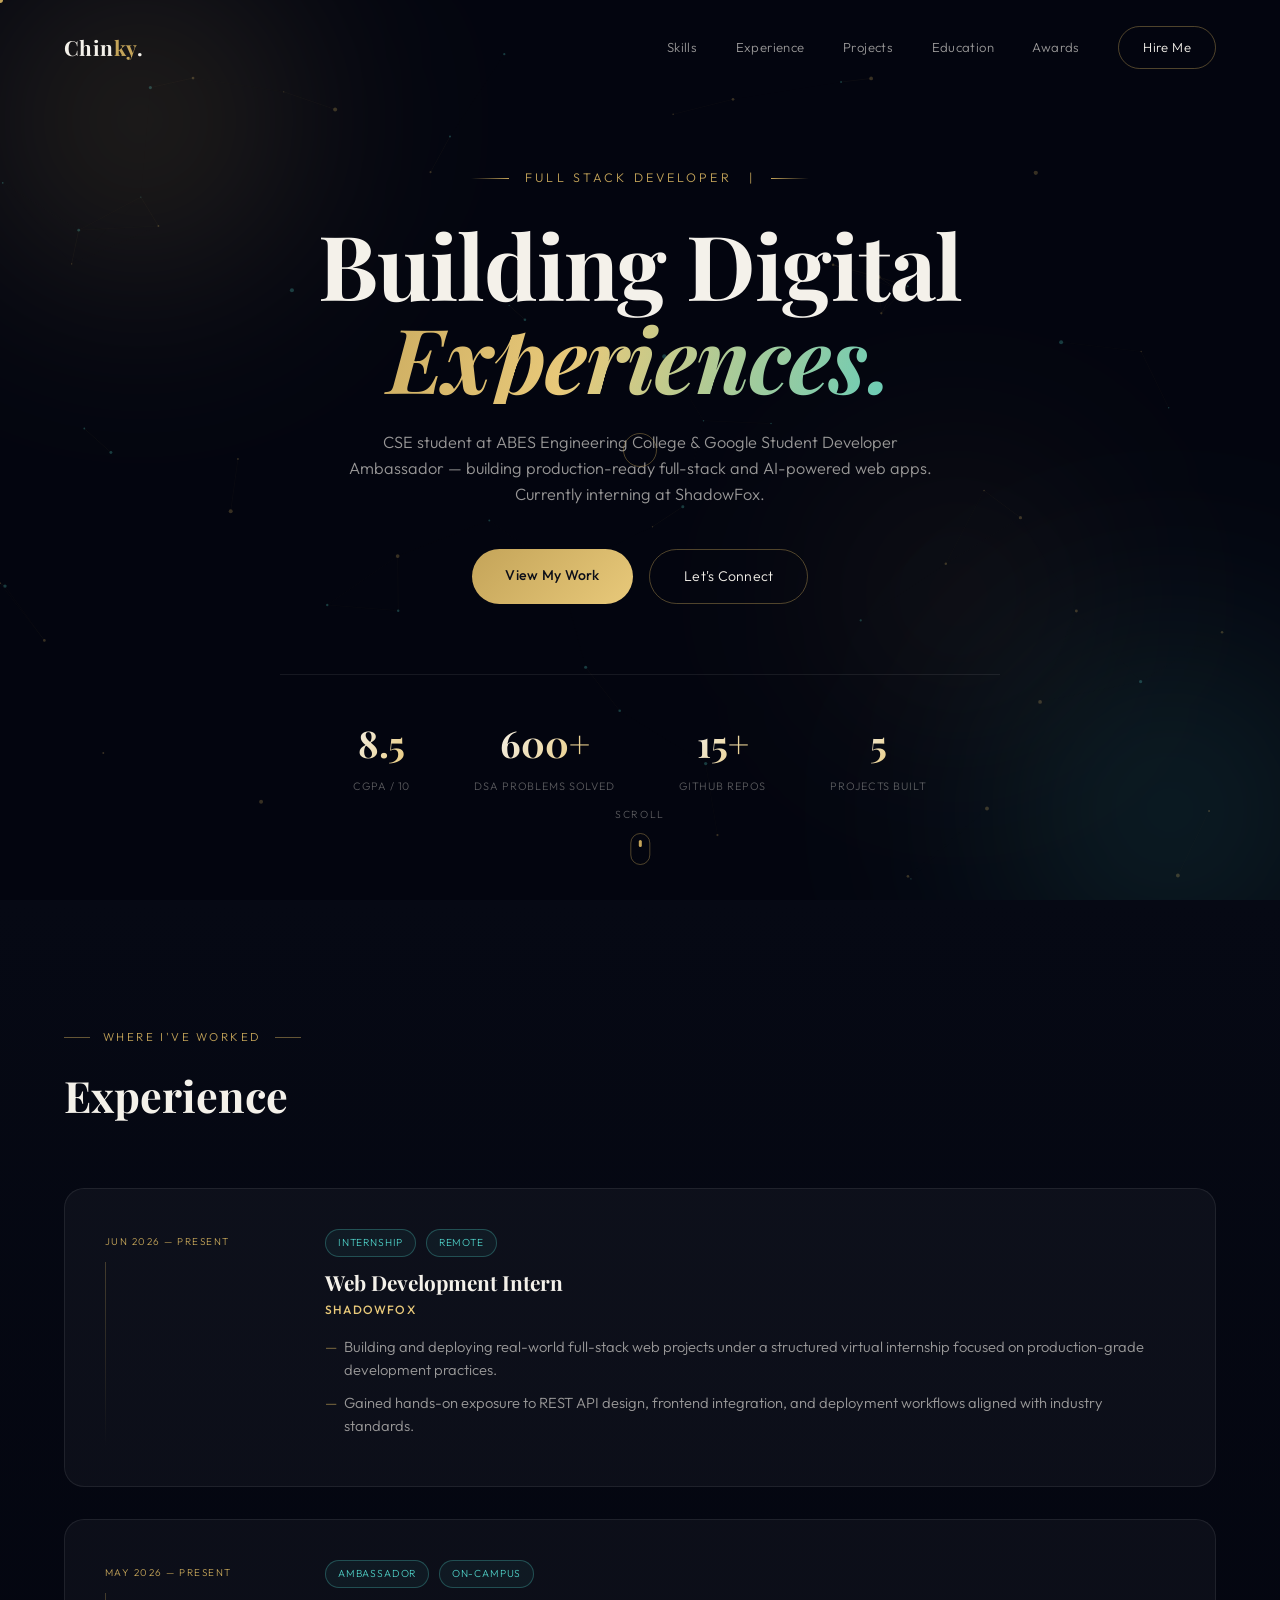
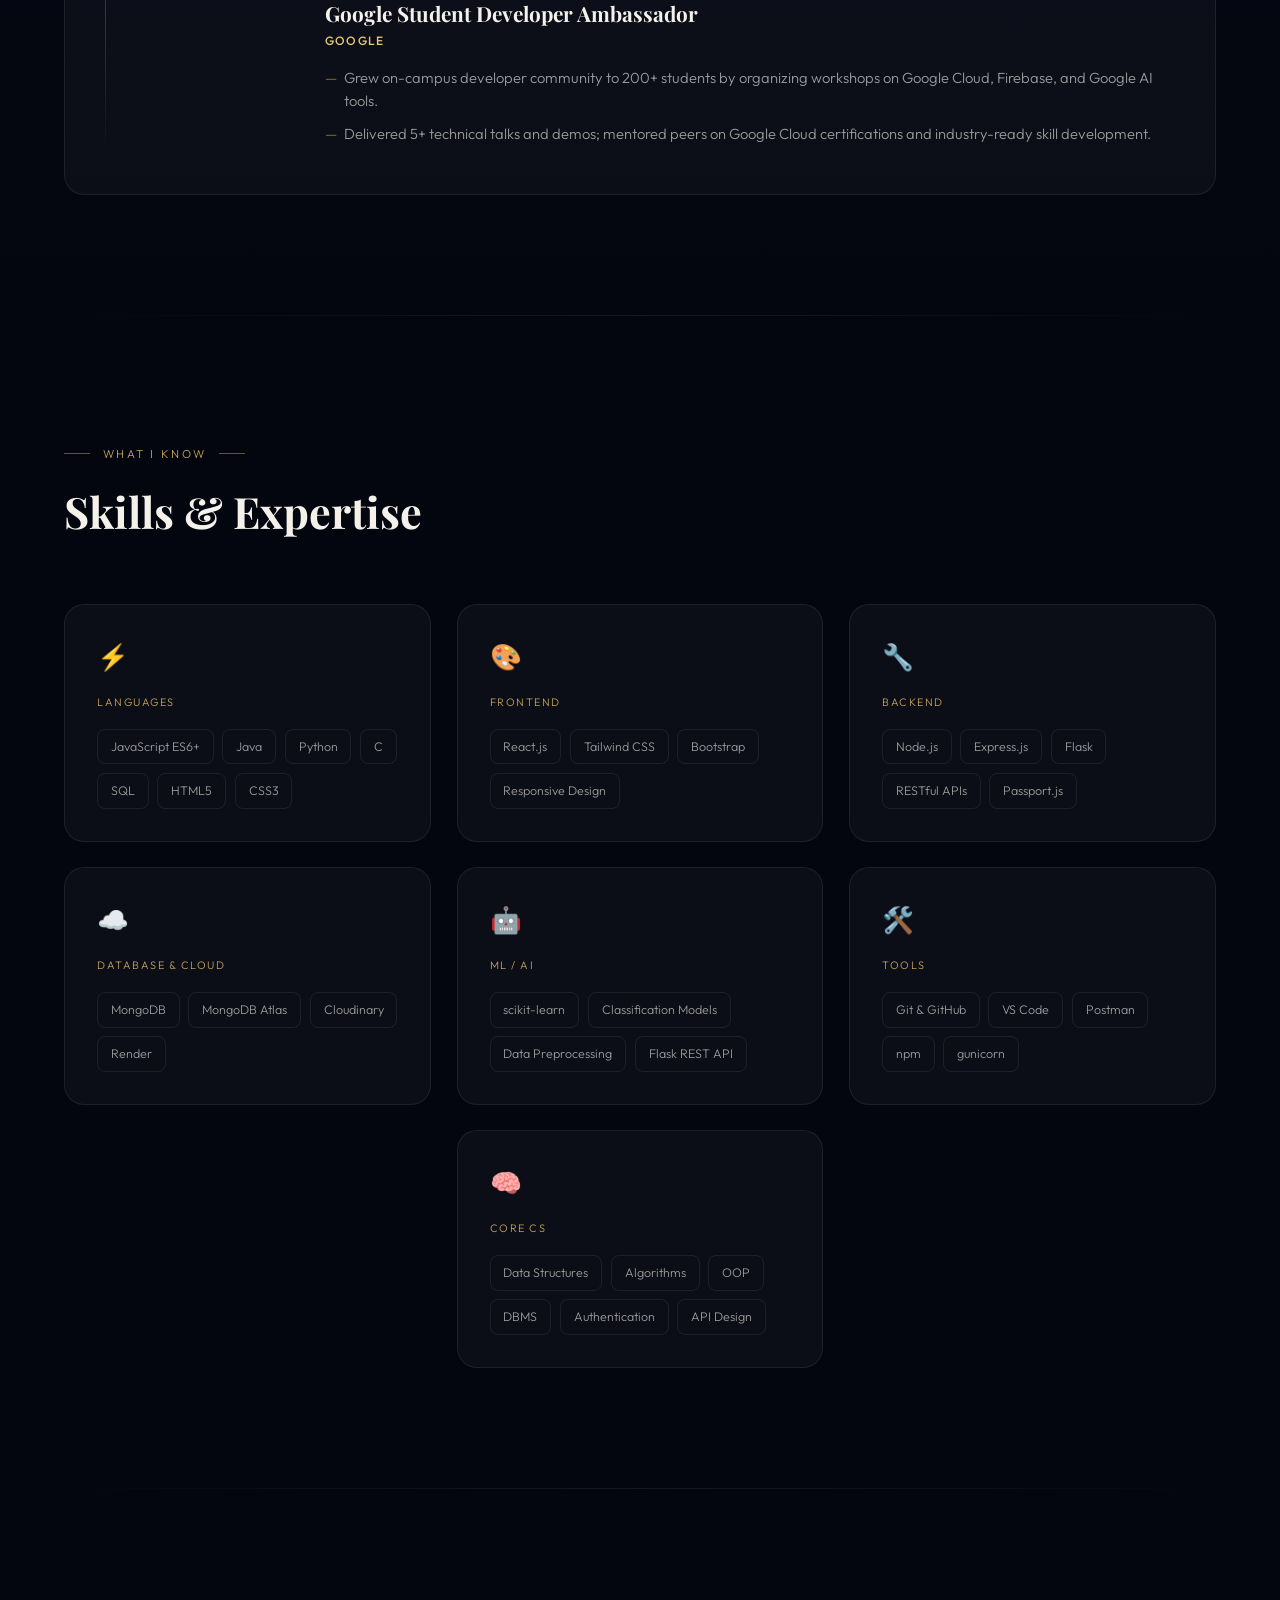
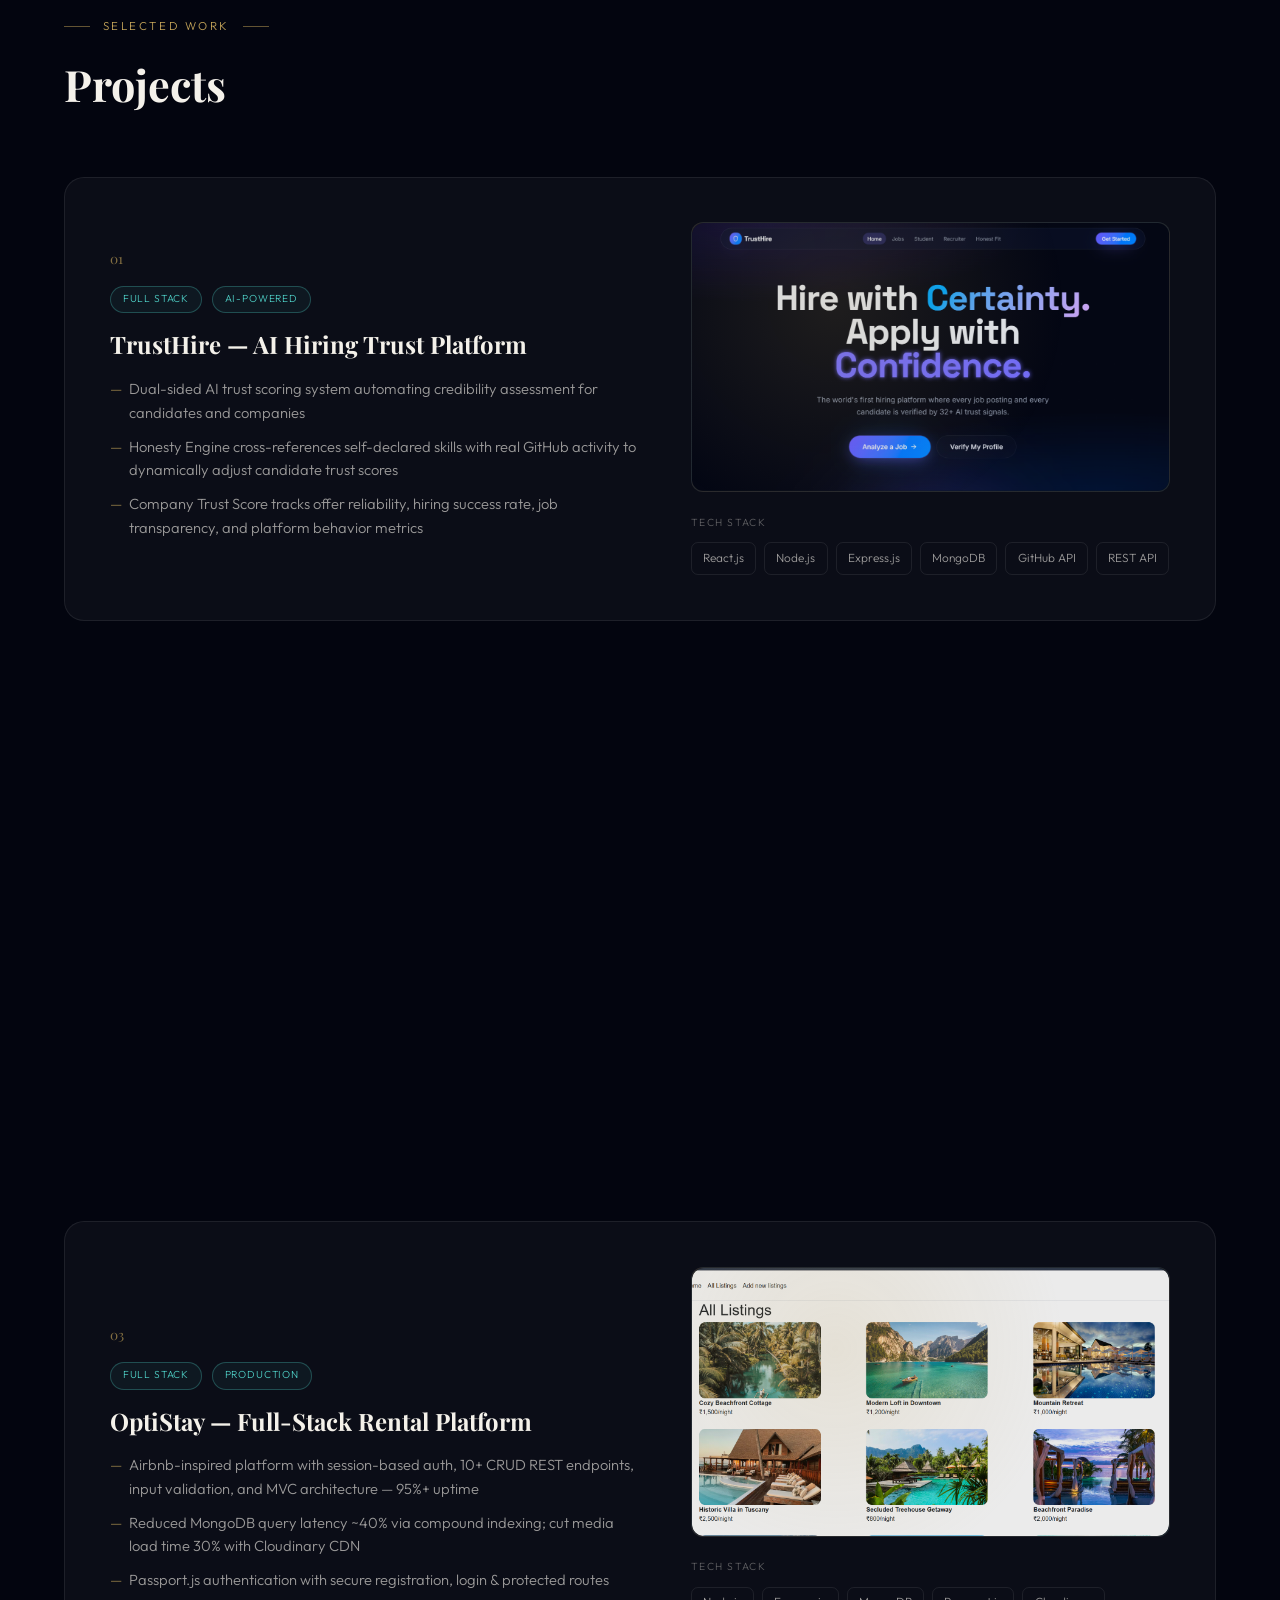
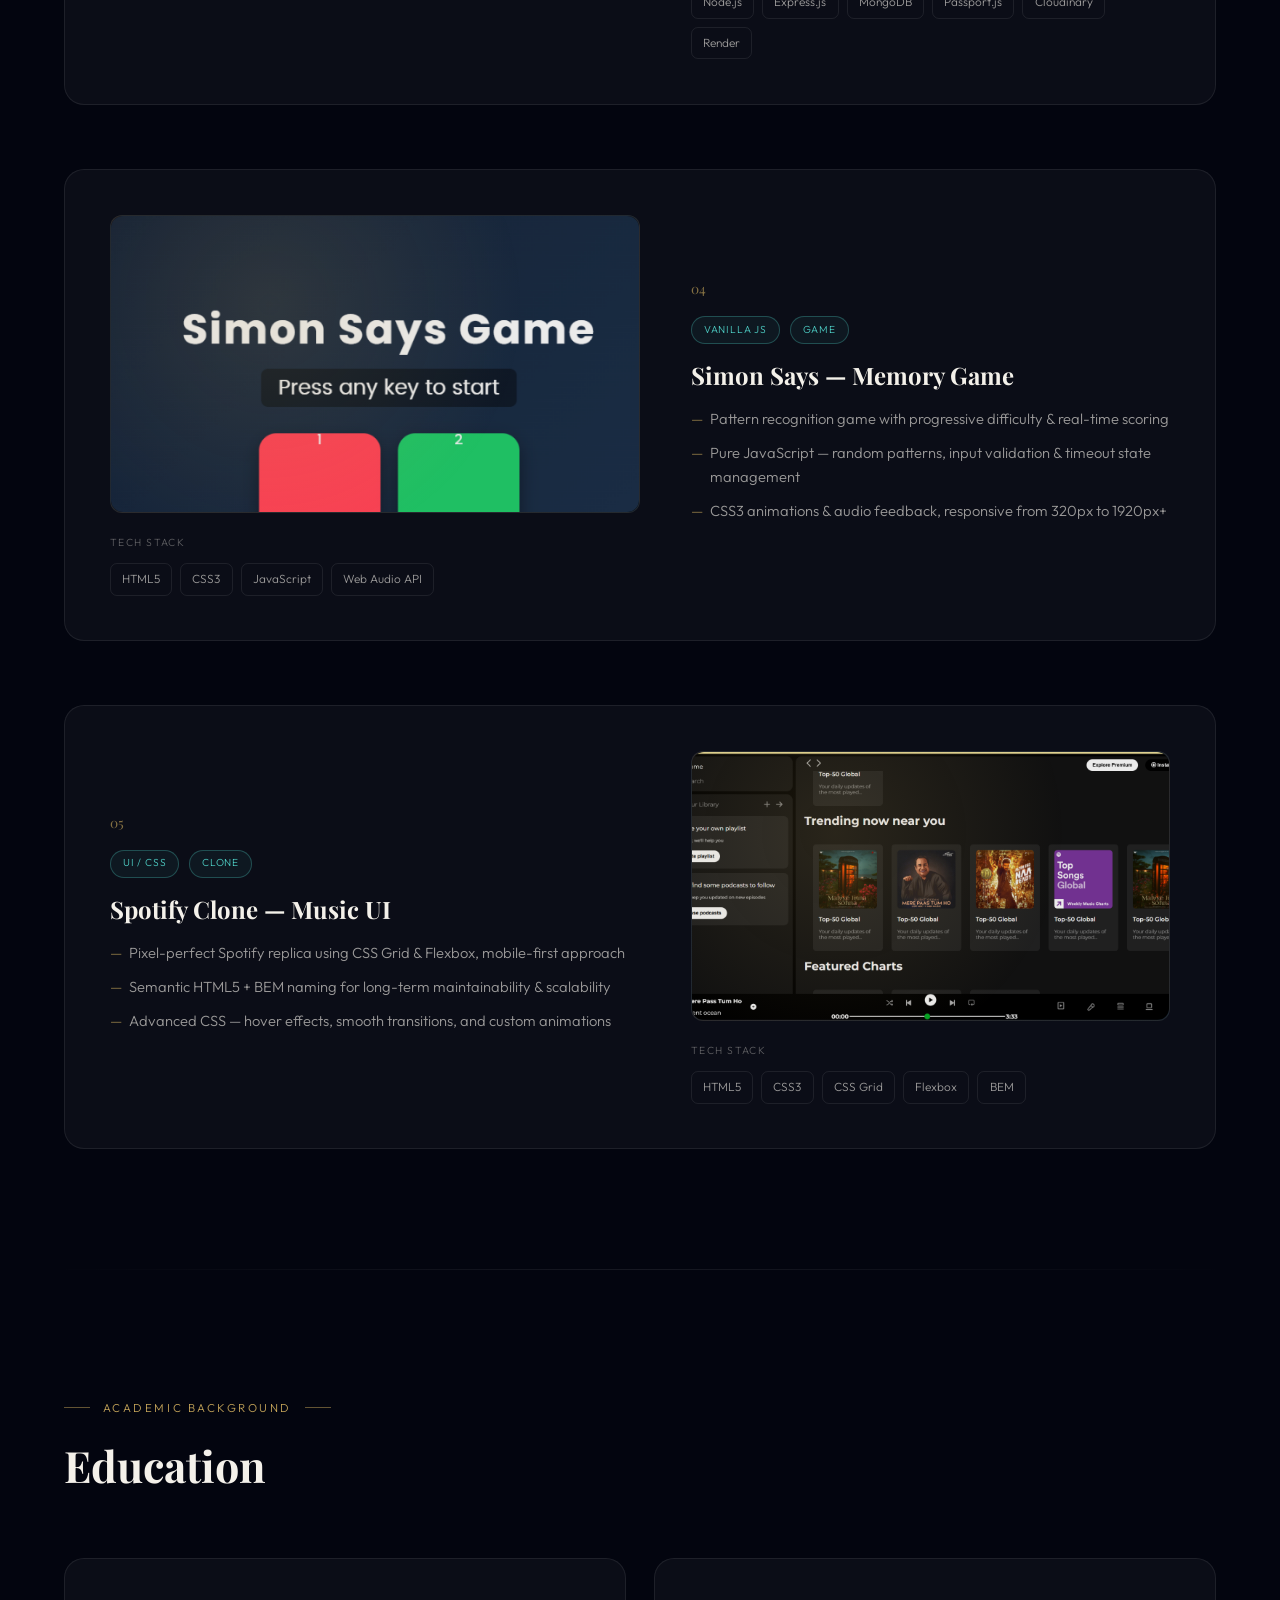
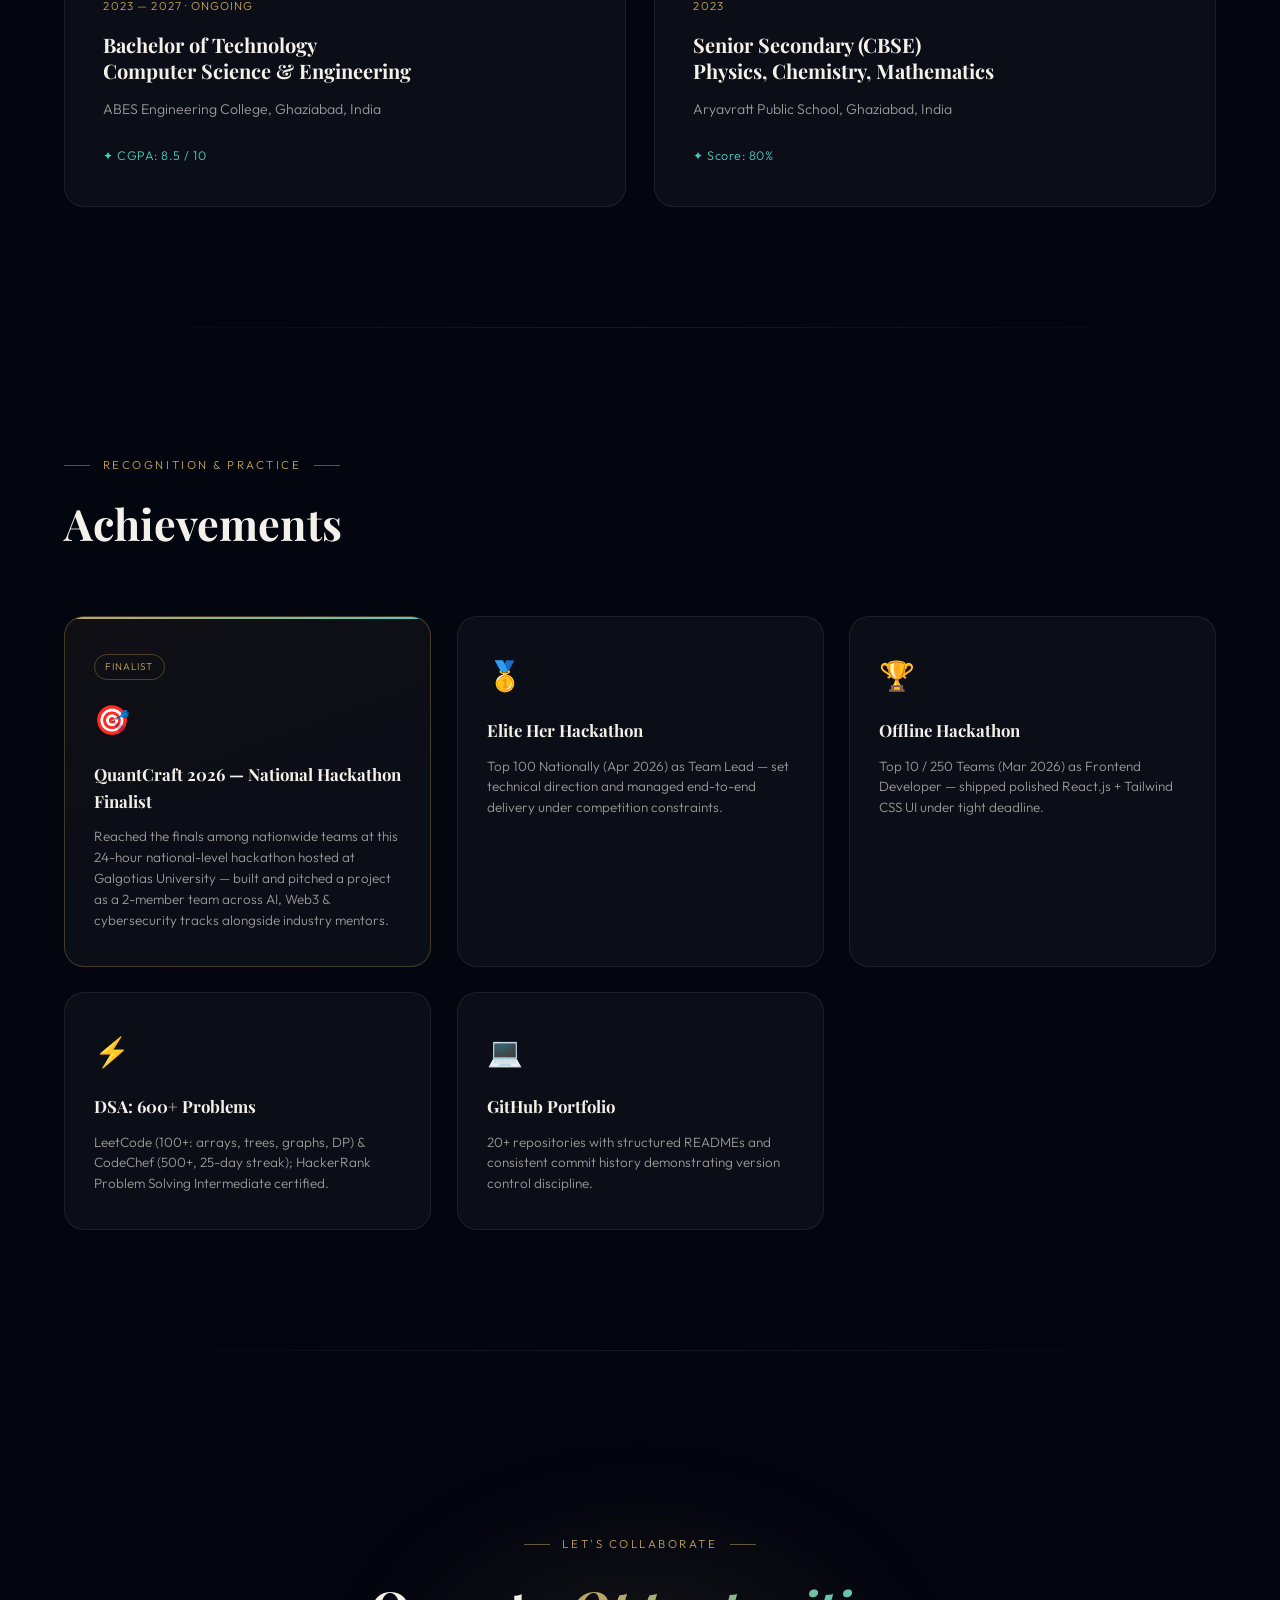
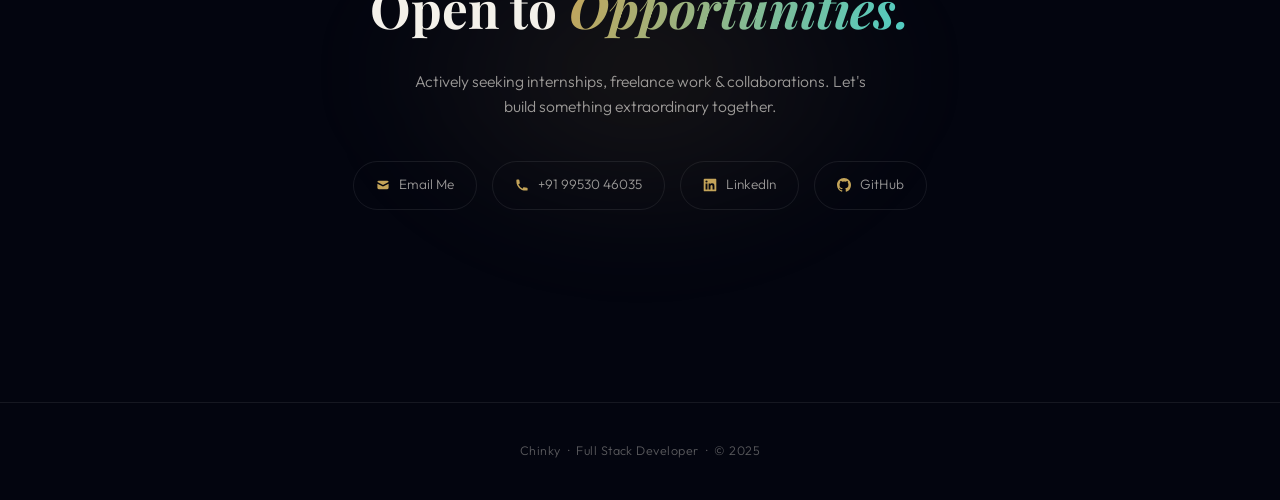
==== ShadowFox/Portfolio/index1.html @ 2b390515 "adding files" ====
<!DOCTYPE html>
<html lang="en">
<head>
<meta charset="UTF-8">
<meta name="viewport" content="width=device-width, initial-scale=1.0">
<title>Chinky — Full Stack Developer</title>
<link href="https://fonts.googleapis.com/css2?family=Playfair+Display:ital,wght@0,400;0,700;0,900;1,400;1,700&family=Outfit:wght@200;300;400;500&display=swap" rel="stylesheet">
<link rel="stylesheet" href="style.css">
</head>
<body>

<!-- LOADER -->
<div id="loader">
  <div class="loader-logo">CK.</div>
  <div class="loader-bar"><div class="loader-bar-fill"></div></div>
</div>

<!-- CURSOR -->
<div id="cur"></div>
<div id="cur-ring"></div>

<!-- PARTICLES -->
<canvas id="particles"></canvas>

<!-- ORBS -->
<div class="orb orb1"></div>
<div class="orb orb2"></div>
<div class="orb orb3"></div>

<!-- ═══ NAV ═══ -->
<nav id="nav">
  <div class="nav-logo">Chin<span>ky</span>.</div>
  <div class="nav-links">
    <a href="#skills">Skills</a>
    <a href="#experience">Experience</a>
    <a href="#projects">Projects</a>
    <a href="#education">Education</a>
    <a href="#achievements">Awards</a>
    <a href="#contact" class="nav-btn">Hire Me</a>
  </div>
  <button class="nav-hamburger" id="navHamburger" aria-label="Open menu">
    <span></span><span></span><span></span>
  </button>
</nav>

<!-- MOBILE MENU -->
<div class="mobile-menu" id="mobileMenu">
  <button class="mobile-menu-close" id="mobileMenuClose" aria-label="Close menu">✕</button>
  <a href="#skills" class="mobile-link">Skills</a>
  <a href="#experience" class="mobile-link">Experience</a>
  <a href="#projects" class="mobile-link">Projects</a>
  <a href="#education" class="mobile-link">Education</a>
  <a href="#achievements" class="mobile-link">Awards</a>
  <a href="#contact" class="mobile-link mobile-link-cta">Hire Me</a>
</div>
<div class="mobile-overlay" id="mobileOverlay"></div>

<!-- ═══ HERO ═══ -->
<section id="hero">
  <div class="hero-eyebrow">
    <span class="eyebrow-line"></span>
    <span id="typed-role"></span><span class="typed-cursor">|</span>
    <span class="eyebrow-line"></span>
  </div>
  <h1 class="hero-title">
    <span class="line1">Building Digital</span>
    <span class="line2">Experiences.</span>
  </h1>
  <p class="hero-sub">
    CSE student at ABES Engineering College &amp; Google Student Developer Ambassador — building production-ready full-stack and AI-powered web apps. Currently interning at ShadowFox.
  </p>
  <div class="hero-ctas">
    <a href="#projects" class="btn-glow primary">View My Work</a>
    <a href="#contact" class="btn-glow secondary">Let's Connect</a>
  </div>
  <div class="hero-stats">
    <div class="hstat">
      <div class="hstat-num" data-count="8.5" data-dec="1">0</div>
      <div class="hstat-label">CGPA / 10</div>
    </div>
    <div class="hstat">
      <div class="hstat-num" data-count="600" data-suffix="+">0</div>
      <div class="hstat-label">DSA Problems Solved</div>
    </div>
    <div class="hstat">
      <div class="hstat-num" data-count="15" data-suffix="+">0</div>
      <div class="hstat-label">GitHub Repos</div>
    </div>
    <div class="hstat">
      <div class="hstat-num" data-count="5">0</div>
      <div class="hstat-label">Projects Built</div>
    </div>
  </div>
  <div class="scroll-cue">
    <span>Scroll</span>
    <div class="scroll-mouse"><div class="scroll-dot"></div></div>
  </div>
</section>

<!-- ═══ EXPERIENCE ═══ -->
<section id="experience">
  <div class="section-wrap">
    <div class="max-w">
      <div class="section-head reveal">
        <p class="section-kicker">Where I've Worked</p>
        <h2 class="section-title">Experience</h2>
      </div>
      <div class="exp-list">

        <div class="exp-card reveal">
          <div class="exp-left">
            <span class="exp-date">Jun 2026 — Present</span>
            <div class="exp-line"></div>
          </div>
          <div class="exp-right">
            <div class="exp-badge-row">
              <span class="proj-badge">Internship</span>
              <span class="proj-badge">Remote</span>
            </div>
            <h3 class="exp-role">Web Development Intern</h3>
            <p class="exp-company">ShadowFox</p>
            <ul class="proj-desc">
              <li>Building and deploying real-world full-stack web projects under a structured virtual internship focused on production-grade development practices.</li>
              <li>Gained hands-on exposure to REST API design, frontend integration, and deployment workflows aligned with industry standards.</li>
            </ul>
          </div>
        </div>

        <div class="exp-card reveal reveal-delay-1">
          <div class="exp-left">
            <span class="exp-date">May 2026 — Present</span>
            <div class="exp-line"></div>
          </div>
          <div class="exp-right">
            <div class="exp-badge-row">
              <span class="proj-badge">Ambassador</span>
              <span class="proj-badge">On-Campus</span>
            </div>
            <h3 class="exp-role">Google Student Developer Ambassador</h3>
            <p class="exp-company">Google</p>
            <ul class="proj-desc">
              <li>Grew on-campus developer community to 200+ students by organizing workshops on Google Cloud, Firebase, and Google AI tools.</li>
              <li>Delivered 5+ technical talks and demos; mentored peers on Google Cloud certifications and industry-ready skill development.</li>
            </ul>
          </div>
        </div>

      </div>
    </div>
  </div>
</section>
<div class="divider"></div>

<!-- ═══ SKILLS ═══ -->
<section id="skills">
  <div class="section-wrap">
    <div class="max-w">
      <div class="section-head reveal">
        <p class="section-kicker">What I Know</p>
        <h2 class="section-title">Skills &amp; Expertise</h2>
      </div>
      <div class="skills-grid">

        <div class="skill-block reveal">
          <div class="skill-block-icon">⚡</div>
          <div class="skill-block-cat">Languages</div>
          <div class="skill-tags">
            <span class="skill-tag">JavaScript ES6+</span>
            <span class="skill-tag">Java</span>
            <span class="skill-tag">Python</span>
            <span class="skill-tag">C</span>
            <span class="skill-tag">SQL</span>
            <span class="skill-tag">HTML5</span>
            <span class="skill-tag">CSS3</span>
          </div>
        </div>

        <div class="skill-block reveal reveal-delay-1">
          <div class="skill-block-icon">🎨</div>
          <div class="skill-block-cat">Frontend</div>
          <div class="skill-tags">
            <span class="skill-tag">React.js</span>
            <span class="skill-tag">Tailwind CSS</span>
            <span class="skill-tag">Bootstrap</span>
            <span class="skill-tag">Responsive Design</span>
          </div>
        </div>

        <div class="skill-block reveal reveal-delay-2">
          <div class="skill-block-icon">🔧</div>
          <div class="skill-block-cat">Backend</div>
          <div class="skill-tags">
            <span class="skill-tag">Node.js</span>
            <span class="skill-tag">Express.js</span>
            <span class="skill-tag">Flask</span>
            <span class="skill-tag">RESTful APIs</span>
            <span class="skill-tag">Passport.js</span>
          </div>
        </div>

        <div class="skill-block reveal reveal-delay-1">
          <div class="skill-block-icon">☁️</div>
          <div class="skill-block-cat">Database &amp; Cloud</div>
          <div class="skill-tags">
            <span class="skill-tag">MongoDB</span>
            <span class="skill-tag">MongoDB Atlas</span>
            <span class="skill-tag">Cloudinary</span>
            <span class="skill-tag">Render</span>
          </div>
        </div>

        <div class="skill-block reveal reveal-delay-2">
          <div class="skill-block-icon">🤖</div>
          <div class="skill-block-cat">ML / AI</div>
          <div class="skill-tags">
            <span class="skill-tag">scikit-learn</span>
            <span class="skill-tag">Classification Models</span>
            <span class="skill-tag">Data Preprocessing</span>
            <span class="skill-tag">Flask REST API</span>
          </div>
        </div>

        <div class="skill-block reveal reveal-delay-3">
          <div class="skill-block-icon">🛠️</div>
          <div class="skill-block-cat">Tools</div>
          <div class="skill-tags">
            <span class="skill-tag">Git &amp; GitHub</span>
            <span class="skill-tag">VS Code</span>
            <span class="skill-tag">Postman</span>
            <span class="skill-tag">npm</span>
            <span class="skill-tag">gunicorn</span>
          </div>
        </div>

        <div class="skill-block reveal reveal-delay-3 skill-block-center">
          <div class="skill-block-icon">🧠</div>
          <div class="skill-block-cat">Core CS</div>
          <div class="skill-tags">
            <span class="skill-tag">Data Structures</span>
            <span class="skill-tag">Algorithms</span>
            <span class="skill-tag">OOP</span>
            <span class="skill-tag">DBMS</span>
            <span class="skill-tag">Authentication</span>
            <span class="skill-tag">API Design</span>
          </div>
        </div>

      </div>
    </div>
  </div>
</section>
<div class="divider"></div>

<!-- ═══ PROJECTS ═══ -->
<section id="projects">
  <div class="section-wrap">
    <div class="max-w">
      <div class="section-head reveal">
        <p class="section-kicker">Selected Work</p>
        <h2 class="section-title">Projects</h2>
      </div>
      <div class="proj-list">

        <!-- PROJECT 01 -->
        <div class="proj-card reveal" id="p1">
          <div class="proj-content">
            <div class="proj-num-badge">01</div>
            <div class="proj-badge-row">
              <span class="proj-badge">Full Stack</span>
              <span class="proj-badge">AI-Powered</span>
            </div>
            <h3 class="proj-title">TrustHire — AI Hiring Trust Platform</h3>
            <ul class="proj-desc">
              <li>Dual-sided AI trust scoring system automating credibility assessment for candidates and companies</li>
              <li>Honesty Engine cross-references self-declared skills with real GitHub activity to dynamically adjust candidate trust scores</li>
              <li>Company Trust Score tracks offer reliability, hiring success rate, job transparency, and platform behavior metrics</li>
            </ul>
          </div>
          <div class="proj-visual">
            <div class="proj-mockup">
              <img src="./images/trusthire.png" alt="TrustHire Platform" onerror="this.style.display='none';this.nextElementSibling.style.display='flex'">
              <div class="proj-mockup-fallback">🤝</div>
              <div class="proj-mockup-glow"></div>
            </div>
            <div class="proj-stack-wrap">
              <div class="proj-stack-title">Tech Stack</div>
              <div class="proj-techs">
                <span class="proj-tech">React.js</span>
                <span class="proj-tech">Node.js</span>
                <span class="proj-tech">Express.js</span>
                <span class="proj-tech">MongoDB</span>
                <span class="proj-tech">GitHub API</span>
                <span class="proj-tech">REST API</span>
              </div>
            </div>
          </div>
        </div>

        <!-- PROJECT 02 -->
        <div class="proj-card reveal reveal-delay-1" id="p2">
          <div class="proj-content">
            <div class="proj-num-badge">02</div>
            <div class="proj-badge-row">
              <span class="proj-badge">Full Stack</span>
              <span class="proj-badge">ML / AI</span>
            </div>
            <h3 class="proj-title">AuraCycle — PCOD Risk Prediction &amp; Cycle Tracker</h3>
            <ul class="proj-desc">
              <li>Full-stack web app predicting PCOD risk using a trained ML classification model with real-time inference via Flask REST API</li>
              <li>Deployed on Render with gunicorn; CORS-secured backend with MongoDB Atlas</li>
              <li>Responsive Vanilla JS frontend with live demo available</li>
            </ul>
          </div>
          <div class="proj-visual">
            <div class="proj-mockup">
              <img src="./images/aura.png" alt="AuraCycle App" onerror="this.style.display='none';this.nextElementSibling.style.display='flex'">
              <div class="proj-mockup-fallback">🌸</div>
              <div class="proj-mockup-glow"></div>
            </div>
            <div class="proj-stack-wrap">
              <div class="proj-stack-title">Tech Stack</div>
              <div class="proj-techs">
                <span class="proj-tech">Python</span>
                <span class="proj-tech">Flask</span>
                <span class="proj-tech">MongoDB Atlas</span>
                <span class="proj-tech">scikit-learn</span>
                <span class="proj-tech">JavaScript</span>
                <span class="proj-tech">Render</span>
              </div>
            </div>
          </div>
        </div>

        <!-- PROJECT 03 -->
        <div class="proj-card reveal reveal-delay-2" id="p3">
          <div class="proj-content">
            <div class="proj-num-badge">03</div>
            <div class="proj-badge-row">
              <span class="proj-badge">Full Stack</span>
              <span class="proj-badge">Production</span>
            </div>
            <h3 class="proj-title">OptiStay — Full-Stack Rental Platform</h3>
            <ul class="proj-desc">
              <li>Airbnb-inspired platform with session-based auth, 10+ CRUD REST endpoints, input validation, and MVC architecture — 95%+ uptime</li>
              <li>Reduced MongoDB query latency ~40% via compound indexing; cut media load time 30% with Cloudinary CDN</li>
              <li>Passport.js authentication with secure registration, login &amp; protected routes</li>
            </ul>
          </div>
          <div class="proj-visual">
            <div class="proj-mockup">
              <img src="./images/optistay.png" alt="OptiStay Platform" onerror="this.style.display='none';this.nextElementSibling.style.display='flex'">
              <div class="proj-mockup-fallback">🏠</div>
              <div class="proj-mockup-glow"></div>
            </div>
            <div class="proj-stack-wrap">
              <div class="proj-stack-title">Tech Stack</div>
              <div class="proj-techs">
                <span class="proj-tech">Node.js</span>
                <span class="proj-tech">Express.js</span>
                <span class="proj-tech">MongoDB</span>
                <span class="proj-tech">Passport.js</span>
                <span class="proj-tech">Cloudinary</span>
                <span class="proj-tech">Render</span>
              </div>
            </div>
          </div>
        </div>

        <!-- PROJECT 04 -->
        <div class="proj-card reveal reveal-delay-3" id="p4">
          <div class="proj-content">
            <div class="proj-num-badge">04</div>
            <div class="proj-badge-row">
              <span class="proj-badge">Vanilla JS</span>
              <span class="proj-badge">Game</span>
            </div>
            <h3 class="proj-title">Simon Says — Memory Game</h3>
            <ul class="proj-desc">
              <li>Pattern recognition game with progressive difficulty &amp; real-time scoring</li>
              <li>Pure JavaScript — random patterns, input validation &amp; timeout state management</li>
              <li>CSS3 animations &amp; audio feedback, responsive from 320px to 1920px+</li>
            </ul>
          </div>
          <div class="proj-visual">
            <div class="proj-mockup">
              <img src="./images/SIMON.png" alt="Simon Says Game" onerror="this.style.display='none';this.nextElementSibling.style.display='flex'">
              <div class="proj-mockup-fallback">🎮</div>
              <div class="proj-mockup-glow"></div>
            </div>
            <div class="proj-stack-wrap">
              <div class="proj-stack-title">Tech Stack</div>
              <div class="proj-techs">
                <span class="proj-tech">HTML5</span>
                <span class="proj-tech">CSS3</span>
                <span class="proj-tech">JavaScript</span>
                <span class="proj-tech">Web Audio API</span>
              </div>
            </div>
          </div>
        </div>

        <!-- PROJECT 05 -->
        <div class="proj-card reveal reveal-delay-4" id="p5">
          <div class="proj-content">
            <div class="proj-num-badge">05</div>
            <div class="proj-badge-row">
              <span class="proj-badge">UI / CSS</span>
              <span class="proj-badge">Clone</span>
            </div>
            <h3 class="proj-title">Spotify Clone — Music UI</h3>
            <ul class="proj-desc">
              <li>Pixel-perfect Spotify replica using CSS Grid &amp; Flexbox, mobile-first approach</li>
              <li>Semantic HTML5 + BEM naming for long-term maintainability &amp; scalability</li>
              <li>Advanced CSS — hover effects, smooth transitions, and custom animations</li>
            </ul>
          </div>
          <div class="proj-visual">
            <div class="proj-mockup">
              <img src="./images/spotify.png" alt="Spotify Clone" onerror="this.style.display='none';this.nextElementSibling.style.display='flex'">
              <div class="proj-mockup-fallback">🎵</div>
              <div class="proj-mockup-glow"></div>
            </div>
            <div class="proj-stack-wrap">
              <div class="proj-stack-title">Tech Stack</div>
              <div class="proj-techs">
                <span class="proj-tech">HTML5</span>
                <span class="proj-tech">CSS3</span>
                <span class="proj-tech">CSS Grid</span>
                <span class="proj-tech">Flexbox</span>
                <span class="proj-tech">BEM</span>
              </div>
            </div>
          </div>
        </div>

      </div>
    </div>
  </div>
</section>
<div class="divider"></div>

<!-- ═══ EDUCATION ═══ -->
<section id="education">
  <div class="section-wrap">
    <div class="max-w">
      <div class="section-head reveal">
        <p class="section-kicker">Academic Background</p>
        <h2 class="section-title">Education</h2>
      </div>
      <div class="edu-grid">
        <div class="edu-card reveal">
          <p class="edu-year">2023 — 2027 · Ongoing</p>
          <h3 class="edu-degree">Bachelor of Technology<br>Computer Science &amp; Engineering</h3>
          <p class="edu-school">ABES Engineering College, Ghaziabad, India</p>
          <span class="edu-score">✦ CGPA: 8.5 / 10</span>
        </div>
        <div class="edu-card reveal reveal-delay-1">
          <p class="edu-year">2023</p>
          <h3 class="edu-degree">Senior Secondary (CBSE)<br>Physics, Chemistry, Mathematics</h3>
          <p class="edu-school">Aryavratt Public School, Ghaziabad, India</p>
          <span class="edu-score">✦ Score: 80%</span>
        </div>
      </div>
    </div>
  </div>
</section>
<div class="divider"></div>

<!-- ═══ ACHIEVEMENTS ═══ -->
<section id="achievements">
  <div class="section-wrap">
    <div class="max-w">
      <div class="section-head reveal">
        <p class="section-kicker">Recognition &amp; Practice</p>
        <h2 class="section-title">Achievements</h2>
      </div>
      <div class="ach-grid">
        <div class="ach-card ach-card-featured reveal">
          <span class="ach-tag">Finalist</span>
          <div class="ach-icon-wrap">🎯</div>
          <h4 class="ach-title">QuantCraft 2026 — National Hackathon Finalist</h4>
          <p class="ach-desc">Reached the finals among nationwide teams at this 24-hour national-level hackathon hosted at Galgotias University — built and pitched a project as a 2-member team across AI, Web3 &amp; cybersecurity tracks alongside industry mentors.</p>
        </div>
        <div class="ach-card reveal reveal-delay-1">
          <div class="ach-icon-wrap">🥇</div>
          <h4 class="ach-title">Elite Her Hackathon</h4>
          <p class="ach-desc">Top 100 Nationally (Apr 2026) as Team Lead — set technical direction and managed end-to-end delivery under competition constraints.</p>
        </div>
        <div class="ach-card reveal reveal-delay-2">
          <div class="ach-icon-wrap">🏆</div>
          <h4 class="ach-title">Offline Hackathon</h4>
          <p class="ach-desc">Top 10 / 250 Teams (Mar 2026) as Frontend Developer — shipped polished React.js + Tailwind CSS UI under tight deadline.</p>
        </div>
        <div class="ach-card reveal reveal-delay-3">
          <div class="ach-icon-wrap">⚡</div>
          <h4 class="ach-title">DSA: 600+ Problems</h4>
          <p class="ach-desc">LeetCode (100+: arrays, trees, graphs, DP) &amp; CodeChef (500+, 25-day streak); HackerRank Problem Solving Intermediate certified.</p>
        </div>
        <div class="ach-card reveal reveal-delay-4">
          <div class="ach-icon-wrap">💻</div>
          <h4 class="ach-title">GitHub Portfolio</h4>
          <p class="ach-desc">20+ repositories with structured READMEs and consistent commit history demonstrating version control discipline.</p>
        </div>
      </div>
    </div>
  </div>
</section>
<div class="divider"></div>

<!-- ═══ CONTACT ═══ -->
<section id="contact">
  <div class="section-wrap">
    <div class="max-w">
      <div class="contact-wrap reveal">
        <div class="contact-orb"></div>
        <p class="section-kicker" style="justify-content:center;display:flex">Let's Collaborate</p>
        <h2 class="contact-title">Open to <em>Opportunities.</em></h2>
        <p class="contact-sub">Actively seeking internships, freelance work &amp; collaborations. Let's build something extraordinary together.</p>
        <div class="contact-links">
          <a href="mailto:chin9899nk@gmail.com" class="clink">
            <svg width="14" height="14" viewBox="0 0 20 20" fill="currentColor" class="clink-icon"><path d="M2.003 5.884L10 9.882l7.997-3.998A2 2 0 0016 4H4a2 2 0 00-1.997 1.884z"/><path d="M18 8.118l-8 4-8-4V14a2 2 0 002 2h12a2 2 0 002-2V8.118z"/></svg>
            <span>Email Me</span>
          </a>
          <a href="tel:+919953046035" class="clink">
            <svg width="14" height="14" viewBox="0 0 20 20" fill="currentColor" class="clink-icon"><path d="M2 3a1 1 0 011-1h2.153a1 1 0 01.986.836l.74 4.435a1 1 0 01-.54 1.06l-1.548.773a11.037 11.037 0 006.105 6.105l.774-1.548a1 1 0 011.059-.54l4.435.74a1 1 0 01.836.986V17a1 1 0 01-1 1h-2C7.82 18 2 12.18 2 5V3z"/></svg>
            <span>+91 99530 46035</span>
          </a>
          <a href="https://linkedin.com/in/chinky-" target="_blank" rel="noopener" class="clink">
            <svg width="14" height="14" viewBox="0 0 20 20" fill="currentColor" class="clink-icon"><path fill-rule="evenodd" d="M16.338 16.338H13.67V12.16c0-.995-.017-2.277-1.387-2.277-1.39 0-1.601 1.086-1.601 2.207v4.248H8.014v-8.59h2.559v1.174h.037c.356-.675 1.227-1.387 2.526-1.387 2.703 0 3.203 1.778 3.203 4.092v4.711zM5.005 6.575a1.548 1.548 0 11-.003-3.096 1.548 1.548 0 01.003 3.096zm-1.337 9.763H6.34v-8.59H3.667v8.59zM17.668 1H2.328C1.595 1 1 1.581 1 2.298v15.403C1 18.418 1.595 19 2.328 19h15.34c.734 0 1.332-.582 1.332-1.299V2.298C19 1.581 18.402 1 17.668 1z" clip-rule="evenodd"/></svg>
            <span>LinkedIn</span>
          </a>
          <a href="https://github.com/Chinky29" target="_blank" rel="noopener" class="clink">
            <svg width="14" height="14" viewBox="0 0 20 20" fill="currentColor" class="clink-icon"><path fill-rule="evenodd" d="M10 0C4.477 0 0 4.484 0 10.017c0 4.425 2.865 8.18 6.839 9.504.5.092.682-.217.682-.483 0-.237-.008-.868-.013-1.703-2.782.605-3.369-1.343-3.369-1.343-.454-1.158-1.11-1.466-1.11-1.466-.908-.62.069-.608.069-.608 1.003.07 1.531 1.032 1.531 1.032.892 1.53 2.341 1.088 2.91.832.092-.647.35-1.088.636-1.338-2.22-.253-4.555-1.113-4.555-4.951 0-1.093.39-1.988 1.029-2.688-.103-.253-.446-1.272.098-2.65 0 0 .84-.27 2.75 1.026A9.564 9.564 0 0110 4.844c.85.004 1.705.115 2.504.337 1.909-1.296 2.747-1.027 2.747-1.027.546 1.379.203 2.398.1 2.651.64.7 1.028 1.595 1.028 2.688 0 3.848-2.339 4.695-4.566 4.943.359.309.678.92.678 1.855 0 1.338-.012 2.419-.012 2.747 0 .268.18.58.688.482A10.019 10.019 0 0020 10.017C20 4.484 15.522 0 10 0z" clip-rule="evenodd"/></svg>
            <span>GitHub</span>
          </a>
        </div>
      </div>
    </div>
  </div>
</section>

<footer>
  <p>Chinky &nbsp;·&nbsp; Full Stack Developer &nbsp;·&nbsp; © 2025</p>
</footer>

<script src="script.js"></script>
</body>
</html>
---- ShadowFox/Portfolio/style.css ----
/* ═══════════════════════════════════════════
   TOKENS & RESET
═══════════════════════════════════════════ */
:root {
  --bg: #03050f;
  --bg2: #060914;
  --surface: rgba(255,255,255,0.035);
  --surface-h: rgba(255,255,255,0.065);
  --border: rgba(255,255,255,0.08);
  --border-h: rgba(196,164,89,0.4);
  --ink: #f4f1ea;
  --ink-dim: rgba(244,241,234,0.62);
  --ink-faint: rgba(244,241,234,0.36);
  --gold: #c4a459;
  --gold2: #e8c97a;
  --teal: #4ecdc4;
  --radius: 20px;
  --radius-sm: 12px;
  --maxw: 1180px;
  --ease: cubic-bezier(.4,0,.2,1);
  --ease2: cubic-bezier(.16,1,.3,1);
}

* { margin: 0; padding: 0; box-sizing: border-box; }

html { scroll-behavior: smooth; }

body {
  background: var(--bg);
  color: var(--ink);
  font-family: 'Outfit', sans-serif;
  font-weight: 300;
  line-height: 1.6;
  overflow-x: hidden;
  position: relative;
}

h1, h2, h3, h4 { font-family: 'Playfair Display', serif; font-weight: 700; }

a { color: inherit; text-decoration: none; }
ul { list-style: none; }
img { max-width: 100%; display: block; }
button { font-family: inherit; cursor: pointer; background: none; border: none; color: inherit; }

::selection { background: var(--gold); color: var(--bg); }

::-webkit-scrollbar { width: 9px; }
::-webkit-scrollbar-track { background: var(--bg); }
::-webkit-scrollbar-thumb { background: linear-gradient(var(--gold), var(--teal)); border-radius: 10px; }

:focus-visible { outline: 2px solid var(--gold); outline-offset: 3px; border-radius: 4px; }

/* ═══════════════════════════════════════════
   LOADER
═══════════════════════════════════════════ */
#loader {
  position: fixed; inset: 0; z-index: 9999;
  background: var(--bg);
  display: flex; flex-direction: column; align-items: center; justify-content: center; gap: 1.4rem;
  transition: opacity .7s var(--ease2), visibility .7s var(--ease2);
}
#loader.out { opacity: 0; visibility: hidden; pointer-events: none; }
.loader-logo {
  font-family: 'Playfair Display', serif; font-weight: 900; font-size: 2.2rem;
  letter-spacing: .04em; color: var(--ink);
  background: linear-gradient(120deg, var(--gold), var(--teal));
  -webkit-background-clip: text; background-clip: text; color: transparent;
  animation: loaderPulse 1.6s ease infinite;
}
@keyframes loaderPulse { 0%,100% { opacity: .55; } 50% { opacity: 1; } }
.loader-bar { width: 160px; height: 2px; background: var(--border); border-radius: 2px; overflow: hidden; }
.loader-bar-fill {
  width: 0%; height: 100%; background: linear-gradient(90deg, var(--gold), var(--teal));
  animation: loaderFill 1.5s var(--ease2) forwards;
}
@keyframes loaderFill { from { width: 0%; } to { width: 100%; } }

/* ═══════════════════════════════════════════
   CUSTOM CURSOR
═══════════════════════════════════════════ */
#cur, #cur-ring {
  position: fixed; top: 0; left: 0; z-index: 9998;
  pointer-events: none; border-radius: 50%;
  transform: translate(-50%, -50%);
  will-change: transform;
}
#cur { width: 6px; height: 6px; background: var(--gold); }
#cur-ring {
  width: 34px; height: 34px; border: 1px solid var(--border-h);
  transition: width .25s var(--ease2), height .25s var(--ease2), border-color .25s;
}
#cur-ring.cur-hover { width: 56px; height: 56px; border-color: var(--gold); background: rgba(196,164,89,.06); }
body.no-cursor #cur, body.no-cursor #cur-ring { display: none; }
@media (hover: hover) and (pointer: fine) { body:not(.no-cursor) { cursor: none; } body:not(.no-cursor) a, body:not(.no-cursor) button { cursor: none; } }

/* ═══════════════════════════════════════════
   BACKGROUND — PARTICLES & ORBS
═══════════════════════════════════════════ */
#particles {
  position: fixed; inset: 0; z-index: 0; pointer-events: none;
  opacity: .55;
}
.orb {
  position: fixed; z-index: 0; border-radius: 50%;
  filter: blur(90px); pointer-events: none; mix-blend-mode: screen;
  will-change: transform;
}
.orb1 { width: 480px; height: 480px; top: -120px; left: -100px; background: radial-gradient(circle, rgba(196,164,89,.22), transparent 70%); }
.orb2 { width: 540px; height: 540px; bottom: -180px; right: -160px; background: radial-gradient(circle, rgba(78,205,196,.16), transparent 70%); }
.orb3 { width: 380px; height: 380px; top: 45%; left: 60%; background: radial-gradient(circle, rgba(196,164,89,.1), transparent 70%); }

section, nav, footer, .mobile-menu, .mobile-overlay { position: relative; z-index: 2; }

/* ═══════════════════════════════════════════
   NAV
═══════════════════════════════════════════ */
#nav {
  position: fixed; top: 0; left: 0; right: 0; z-index: 1000;
  display: flex; align-items: center; justify-content: space-between;
  padding: 1.6rem clamp(1.5rem, 5vw, 4rem);
  transition: background .4s var(--ease), border-color .4s var(--ease), padding .4s var(--ease);
  border-bottom: 1px solid transparent;
}
#nav.scrolled {
  background: rgba(3,5,15,.78); backdrop-filter: blur(16px);
  border-bottom: 1px solid var(--border); padding: 1.1rem clamp(1.5rem, 5vw, 4rem);
}
.nav-logo { font-family: 'Playfair Display', serif; font-weight: 700; font-size: 1.3rem; letter-spacing: .02em; }
.nav-logo span { color: var(--gold); }
.nav-links { display: flex; align-items: center; gap: 2.4rem; }
.nav-links a {
  position: relative; font-size: .82rem; letter-spacing: .03em; color: var(--ink-dim);
  transition: color .3s;
}
.nav-links a::after {
  content: ''; position: absolute; left: 0; bottom: -6px; width: 100%; height: 1px;
  background: var(--gold); transform: scaleX(0); transform-origin: left; transition: transform .3s var(--ease2);
}
.nav-links a:hover { color: var(--ink); }
.nav-links a:hover::after { transform: scaleX(1); }
.nav-links a.nav-active { color: var(--gold); }
.nav-links a.nav-active::after { transform: scaleX(1); }
.nav-btn {
  padding: .65rem 1.5rem !important; border: 1px solid var(--border-h); border-radius: 999px;
  color: var(--ink) !important;
}
.nav-btn::after { display: none; }
.nav-btn:hover { background: var(--gold); color: var(--bg) !important; border-color: var(--gold); }

.nav-hamburger {
  display: none; flex-direction: column; justify-content: center; gap: 5px;
  width: 34px; height: 34px; z-index: 1100;
}
.nav-hamburger span {
  display: block; width: 100%; height: 1.5px; background: var(--ink);
  transition: transform .35s var(--ease2), opacity .25s;
}
.nav-hamburger.open span:nth-child(1) { transform: translateY(6.5px) rotate(45deg); }
.nav-hamburger.open span:nth-child(2) { opacity: 0; }
.nav-hamburger.open span:nth-child(3) { transform: translateY(-6.5px) rotate(-45deg); }

/* ═══════════════════════════════════════════
   MOBILE MENU
═══════════════════════════════════════════ */
.mobile-overlay {
  position: fixed; inset: 0; z-index: 1050;
  background: rgba(3,5,15,.6); backdrop-filter: blur(4px);
  opacity: 0; visibility: hidden; transition: opacity .4s var(--ease);
}
.mobile-overlay.open { opacity: 1; visibility: visible; }
.mobile-menu {
  position: fixed; top: 0; right: 0; bottom: 0; z-index: 1090;
  width: min(320px, 80vw); background: var(--bg2); border-left: 1px solid var(--border);
  display: flex; flex-direction: column; align-items: flex-start; justify-content: center; gap: 1.8rem;
  padding: 3rem 2.6rem;
  transform: translateX(100%); transition: transform .45s var(--ease2);
}
.mobile-menu.open { transform: translateX(0); }
.mobile-link { font-size: 1.1rem; font-family: 'Playfair Display', serif; color: var(--ink-dim); transition: color .3s, transform .3s; }
.mobile-link:hover { color: var(--gold); transform: translateX(4px); }
.mobile-link-cta {
  margin-top: .6rem; padding: .75rem 1.6rem; border: 1px solid var(--gold); border-radius: 999px;
  color: var(--gold) !important; font-family: 'Outfit', sans-serif; font-size: .85rem;
}
.mobile-menu-close {
  position: absolute; top: 1.6rem; right: 1.8rem; font-size: 1.3rem; color: var(--ink-dim);
  transition: color .3s, transform .3s;
}
.mobile-menu-close:hover { color: var(--gold); transform: rotate(90deg); }

/* ═══════════════════════════════════════════
   HERO
═══════════════════════════════════════════ */
#hero {
  min-height: 100vh; display: flex; flex-direction: column; align-items: center; justify-content: center;
  text-align: center; padding: 8rem 1.5rem 4rem;
}
.hero-eyebrow {
  display: flex; align-items: center; gap: 1rem; margin-bottom: 1.8rem;
  font-size: .78rem; letter-spacing: .25em; text-transform: uppercase; color: var(--gold);
}
.eyebrow-line { width: 38px; height: 1px; background: linear-gradient(90deg, transparent, var(--gold)); }
.hero-eyebrow .eyebrow-line:last-child { background: linear-gradient(90deg, var(--gold), transparent); }
#typed-role { min-width: 1ch; }
.typed-cursor { color: var(--gold); margin-left: 1px; animation: blink .7s step-end infinite; }
@keyframes blink { 0%, 100% { opacity: 1; } 50% { opacity: 0; } }

.hero-title {
  font-size: clamp(2.6rem, 7.2vw, 5.6rem); line-height: 1.04; letter-spacing: -.01em;
  margin-bottom: 1.6rem;
}
.hero-title .line1 { display: block; color: var(--ink); }
.hero-title .line2 {
  display: block; font-style: italic;
  background: linear-gradient(110deg, var(--gold) 0%, var(--gold2) 40%, var(--teal) 100%);
  -webkit-background-clip: text; background-clip: text; color: transparent;
}
.hero-sub {
  max-width: 600px; color: var(--ink-dim); font-size: 1.02rem; font-weight: 300;
  margin-bottom: 2.6rem;
}
.hero-ctas { display: flex; gap: 1rem; flex-wrap: wrap; justify-content: center; margin-bottom: 4.4rem; }
.btn-glow {
  padding: .95rem 2.1rem; border-radius: 999px; font-size: .88rem; letter-spacing: .02em;
  transition: transform .35s var(--ease2), box-shadow .35s, background .35s, color .35s, border-color .35s;
}
.btn-glow.primary {
  background: linear-gradient(135deg, var(--gold), var(--gold2)); color: #0c0e18; font-weight: 500;
  box-shadow: 0 0 0 rgba(196,164,89,0);
}
.btn-glow.primary:hover { transform: translateY(-3px); box-shadow: 0 14px 36px rgba(196,164,89,.28); }
.btn-glow.secondary { border: 1px solid var(--border-h); color: var(--ink); }
.btn-glow.secondary:hover { background: var(--surface); border-color: var(--gold); transform: translateY(-3px); }

.hero-stats {
  display: flex; gap: clamp(1.6rem, 5vw, 4rem); flex-wrap: wrap; justify-content: center;
  padding-top: 2.4rem; border-top: 1px solid var(--border); width: min(720px, 100%);
}
.hstat { display: flex; flex-direction: column; align-items: center; gap: .35rem; }
.hstat-num {
  font-family: 'Playfair Display', serif; font-weight: 700; font-size: clamp(1.7rem, 3.4vw, 2.3rem);
  font-variant-numeric: tabular-nums;
  background: linear-gradient(120deg, var(--ink), var(--gold2));
  -webkit-background-clip: text; background-clip: text; color: transparent;
}
.hstat-label { font-size: .68rem; letter-spacing: .08em; text-transform: uppercase; color: var(--ink-faint); }

.scroll-cue {
  position: absolute; bottom: 2.2rem; left: 50%; transform: translateX(-50%);
  display: flex; flex-direction: column; align-items: center; gap: .6rem;
  font-size: .65rem; letter-spacing: .15em; text-transform: uppercase; color: var(--ink-faint);
  animation: cueFloat 2.6s ease-in-out infinite;
}
.scroll-mouse { width: 20px; height: 32px; border: 1px solid var(--border-h); border-radius: 12px; position: relative; }
.scroll-dot { width: 3px; height: 7px; background: var(--gold); border-radius: 2px; position: absolute; top: 6px; left: 50%; transform: translateX(-50%); animation: scrollDot 1.6s ease infinite; }
@keyframes scrollDot { 0% { opacity: 1; top: 6px; } 70% { opacity: 0; top: 18px; } 100% { opacity: 0; top: 6px; } }
@keyframes cueFloat { 0%, 100% { transform: translate(-50%, 0); } 50% { transform: translate(-50%, 8px); } }

/* ═══════════════════════════════════════════
   SHARED SECTION PATTERNS
═══════════════════════════════════════════ */
section { padding: 7.5rem 0; }
.section-wrap { padding: 0 clamp(1.5rem, 5vw, 4rem); }
.max-w { max-width: var(--maxw); margin: 0 auto; }
.section-head { margin-bottom: 3.6rem; }
.section-kicker {
  display: inline-flex; align-items: center; gap: .8rem;
  font-size: .72rem; letter-spacing: .22em; text-transform: uppercase; color: var(--gold);
  margin-bottom: .9rem;
}
.section-kicker::before, .section-kicker::after { content: ''; width: 26px; height: 1px; background: var(--gold); opacity: .5; }
.section-title { font-size: clamp(1.9rem, 4vw, 2.7rem); color: var(--ink); }
.divider { height: 1px; max-width: var(--maxw); margin: 0 auto; background: linear-gradient(90deg, transparent, var(--border), transparent); }

/* ═══════════════════════════════════════════
   EXPERIENCE
═══════════════════════════════════════════ */
#experience { background: linear-gradient(180deg, var(--bg2) 0%, var(--bg) 100%); }
.exp-list { display: flex; flex-direction: column; gap: 2rem; }
.exp-card {
  display: grid; grid-template-columns: 180px 1fr; gap: 2.5rem;
  background: var(--surface); border: 1px solid var(--border);
  border-radius: var(--radius); padding: 2.5rem;
  transition: border-color .35s, box-shadow .4s, transform .25s var(--ease2);
  position: relative; overflow: hidden; transform-style: preserve-3d; will-change: transform;
}
.exp-card::after {
  content: ''; position: absolute; top: 0; left: 0; right: 0; height: 2px;
  background: linear-gradient(90deg, transparent, var(--gold), var(--teal), transparent);
  opacity: 0; transition: opacity .4s;
}
.exp-card:hover { border-color: rgba(196,164,89,.25); box-shadow: 0 20px 60px rgba(0,0,0,.4); }
.exp-card:hover::after { opacity: 1; }
.exp-left { display: flex; flex-direction: column; align-items: flex-start; gap: .8rem; padding-top: .3rem; }
.exp-date { font-size: .62rem; letter-spacing: .15em; text-transform: uppercase; color: var(--gold); white-space: nowrap; }
.exp-line { width: 1px; flex: 1; background: linear-gradient(180deg, var(--gold), transparent); opacity: .3; min-height: 40px; }
.exp-role { font-family: 'Playfair Display', serif; font-size: 1.3rem; font-weight: 700; color: var(--ink); margin-bottom: .3rem; line-height: 1.2; }
.exp-company { font-size: .75rem; letter-spacing: .1em; text-transform: uppercase; color: var(--gold2); margin-bottom: 1rem; font-weight: 500; }
.exp-badge-row { display: flex; gap: .6rem; margin-bottom: .8rem; }
.exp-right .proj-desc li { color: var(--ink-dim); font-size: .92rem; padding-left: 1.2rem; position: relative; margin-bottom: .55rem; }
.exp-right .proj-desc li::before { content: '—'; position: absolute; left: 0; color: var(--gold); opacity: .7; }

/* shared small badge pill (used in exp + projects) */
.proj-badge {
  font-size: .64rem; letter-spacing: .08em; text-transform: uppercase; color: var(--teal);
  border: 1px solid rgba(78,205,196,.3); background: rgba(78,205,196,.06);
  padding: .3rem .75rem; border-radius: 999px;
}

/* ═══════════════════════════════════════════
   SKILLS
═══════════════════════════════════════════ */
.skills-grid { display: grid; grid-template-columns: repeat(3, 1fr); gap: 1.6rem; }
.skill-block-center { grid-column: 2; }
.skill-block {
  background: var(--surface); border: 1px solid var(--border); border-radius: var(--radius);
  padding: 2rem; transition: border-color .35s, transform .35s var(--ease2), box-shadow .35s;
}
.skill-block:hover { border-color: rgba(196,164,89,.3); transform: translateY(-4px); box-shadow: 0 16px 44px rgba(0,0,0,.35); }
.skill-block-icon { font-size: 1.6rem; margin-bottom: 1rem; }
.skill-block-cat { font-size: .68rem; letter-spacing: .14em; text-transform: uppercase; color: var(--gold); margin-bottom: 1.1rem; }
.skill-tags { display: flex; flex-wrap: wrap; gap: .55rem; }
.skill-tag {
  font-size: .78rem; color: var(--ink-dim); border: 1px solid var(--border); border-radius: 8px;
  padding: .42rem .8rem; transition: border-color .3s, color .3s, background .3s;
}
.skill-tag:hover { border-color: var(--teal); color: var(--ink); background: rgba(78,205,196,.06); }

/* ═══════════════════════════════════════════
   PROJECTS
═══════════════════════════════════════════ */
.proj-list { display: flex; flex-direction: column; gap: 4rem; }
.proj-card {
  display: grid; grid-template-columns: 1.05fr .95fr; gap: 3.2rem; align-items: center;
  background: var(--surface); border: 1px solid var(--border); border-radius: var(--radius);
  padding: 2.8rem; position: relative; overflow: hidden;
  transition: border-color .4s, box-shadow .4s;
}
.proj-card:hover { border-color: rgba(196,164,89,.22); box-shadow: 0 24px 70px rgba(0,0,0,.42); }
.proj-card:nth-child(even) .proj-content { order: 2; }
.proj-card:nth-child(even) .proj-visual { order: 1; }

.proj-content { display: flex; flex-direction: column; justify-content: center; }
.proj-num-badge {
  font-family: 'Playfair Display', serif; font-size: .85rem; color: var(--gold);
  opacity: .65; margin-bottom: 1rem; letter-spacing: .05em;
}
.proj-badge-row { display: flex; gap: .6rem; margin-bottom: 1rem; }
.proj-title { font-size: 1.5rem; color: var(--ink); margin-bottom: 1.1rem; line-height: 1.25; }
.proj-desc li { color: var(--ink-dim); font-size: .92rem; padding-left: 1.2rem; position: relative; margin-bottom: .65rem; }
.proj-desc li::before { content: '—'; position: absolute; left: 0; color: var(--gold); opacity: .7; }

.proj-visual { display: flex; flex-direction: column; gap: 1.4rem; justify-content: center; }
.proj-mockup {
  aspect-ratio: 16/9; border-radius: var(--radius-sm); overflow: hidden;
  background: linear-gradient(135deg, rgba(196,164,89,.08), rgba(78,205,196,.05));
  border: 1px solid var(--border); display: flex; align-items: center; justify-content: center;
  position: relative; transition: transform .4s var(--ease2), box-shadow .4s;
  transform-style: preserve-3d; will-change: transform;
}
.proj-mockup img {
  position: absolute; inset: 0; width: 100%; height: 100%;
  object-fit: cover; object-position: top center; border-radius: var(--radius-sm);
  transition: transform .6s var(--ease2), filter .4s; filter: brightness(.92) saturate(1.1);
  z-index: 1; animation: imgFadeIn .6s ease forwards;
}
@keyframes imgFadeIn { from { opacity: 0; transform: scale(1.02); } to { opacity: 1; transform: scale(1); } }
.proj-mockup-fallback { display: none; font-size: 2.6rem; position: relative; z-index: 2; align-items: center; justify-content: center; }
.proj-mockup-glow {
  position: absolute; inset: 0; z-index: 2; pointer-events: none;
  background: radial-gradient(circle at 30% 30%, rgba(196,164,89,.14), transparent 60%);
}
.proj-mockup::after {
  content: ''; position: absolute; inset: 0; z-index: 3; pointer-events: none; opacity: 0;
  background: linear-gradient(120deg, transparent 30%, rgba(196,164,89,.08) 50%, transparent 70%);
  transform: translateX(-100%); transition: opacity .1s;
}
.proj-card:hover .proj-mockup::after { opacity: 1; animation: shimmer 1.2s ease forwards; }
@keyframes shimmer { from { transform: translateX(-100%); } to { transform: translateX(100%); } }
.proj-card:hover .proj-mockup img { transform: scale(1.05); filter: brightness(1) saturate(1.2); }

.proj-stack-title { font-size: .65rem; letter-spacing: .14em; text-transform: uppercase; color: var(--ink-faint); margin-bottom: .7rem; }
.proj-techs { display: flex; flex-wrap: wrap; gap: .5rem; }
.proj-tech {
  font-size: .74rem; color: var(--ink-dim); border: 1px solid var(--border); border-radius: 7px;
  padding: .36rem .7rem; transition: border-color .3s, color .3s;
}
.proj-tech:hover { border-color: var(--gold); color: var(--ink); }

/* ═══════════════════════════════════════════
   EDUCATION
═══════════════════════════════════════════ */
.edu-grid { display: grid; grid-template-columns: repeat(2, 1fr); gap: 1.8rem; }
.edu-card {
  background: var(--surface); border: 1px solid var(--border); border-radius: var(--radius);
  padding: 2.4rem; transition: border-color .35s, transform .25s var(--ease2), box-shadow .35s;
  transform-style: preserve-3d; will-change: transform;
}
.edu-card:hover { border-color: rgba(196,164,89,.25); box-shadow: 0 18px 50px rgba(0,0,0,.38); }
.edu-year { font-size: .72rem; letter-spacing: .1em; text-transform: uppercase; color: var(--gold); margin-bottom: 1rem; }
.edu-degree { font-size: 1.25rem; line-height: 1.3; color: var(--ink); margin-bottom: .9rem; }
.edu-school { font-size: .88rem; color: var(--ink-dim); margin-bottom: 1.3rem; }
.edu-score { font-size: .78rem; color: var(--teal); letter-spacing: .04em; }

/* ═══════════════════════════════════════════
   ACHIEVEMENTS
═══════════════════════════════════════════ */
.ach-grid { display: grid; grid-template-columns: repeat(3, 1fr); gap: 1.6rem; }
.ach-card {
  background: var(--surface); border: 1px solid var(--border); border-radius: var(--radius);
  padding: 2.2rem 1.8rem; transition: border-color .35s, transform .25s var(--ease2), box-shadow .35s;
  transform-style: preserve-3d; will-change: transform; position: relative; overflow: hidden;
}
.ach-card:hover { border-color: rgba(196,164,89,.25); box-shadow: 0 18px 50px rgba(0,0,0,.38); }
.ach-card-featured { border-color: rgba(196,164,89,.3); background: linear-gradient(160deg, rgba(196,164,89,.07), var(--surface) 60%); }
.ach-card-featured::after {
  content: ''; position: absolute; top: 0; left: 0; right: 0; height: 2px;
  background: linear-gradient(90deg, var(--gold), var(--teal));
}
.ach-tag {
  display: inline-block; font-size: .62rem; letter-spacing: .1em; text-transform: uppercase;
  color: var(--gold); border: 1px solid rgba(196,164,89,.35); border-radius: 999px;
  padding: .25rem .65rem; margin-bottom: 1rem;
}
.ach-icon-wrap { font-size: 1.8rem; margin-bottom: 1.2rem; }
.ach-title { font-size: 1.05rem; color: var(--ink); margin-bottom: .7rem; }
.ach-desc { font-size: .84rem; color: var(--ink-dim); line-height: 1.55; }

/* ═══════════════════════════════════════════
   CONTACT
═══════════════════════════════════════════ */
#contact { padding-bottom: 8rem; }
.contact-wrap { text-align: center; position: relative; padding: 4rem 1.5rem; }
.contact-orb {
  position: absolute; top: 50%; left: 50%; width: 600px; height: 400px;
  transform: translate(-50%, -50%); z-index: -1; pointer-events: none;
  background: radial-gradient(ellipse, rgba(196,164,89,.1), transparent 70%);
  filter: blur(40px);
}
.contact-title { font-size: clamp(2.1rem, 5vw, 3.2rem); margin-bottom: 1.2rem; color: var(--ink); }
.contact-title em {
  font-style: italic;
  background: linear-gradient(110deg, var(--gold), var(--teal));
  -webkit-background-clip: text; background-clip: text; color: transparent;
}
.contact-sub { max-width: 480px; margin: 0 auto 2.6rem; color: var(--ink-dim); font-size: .98rem; }
.contact-links { display: flex; flex-wrap: wrap; gap: .9rem; justify-content: center; }
.clink {
  display: flex; align-items: center; gap: .55rem; padding: .8rem 1.4rem;
  border: 1px solid var(--border); border-radius: 999px; font-size: .85rem; color: var(--ink-dim);
  transition: border-color .3s, color .3s, transform .3s var(--ease2), background .3s;
}
.clink-icon { color: var(--gold); }
.clink:hover { border-color: var(--gold); color: var(--ink); transform: translateY(-3px); background: var(--surface); }

/* ═══════════════════════════════════════════
   FOOTER
═══════════════════════════════════════════ */
footer {
  text-align: center; padding: 2.4rem 1.5rem; border-top: 1px solid var(--border);
  font-size: .78rem; letter-spacing: .04em; color: var(--ink-faint);
}

/* ═══════════════════════════════════════════
   SCROLL REVEAL
═══════════════════════════════════════════ */
.reveal { opacity: 0; transform: translateY(34px); transition: opacity .8s var(--ease2), transform .8s var(--ease2); }
.reveal.active { opacity: 1; transform: none; }
.reveal-delay-1.active { transition-delay: .1s; }
.reveal-delay-2.active { transition-delay: .2s; }
.reveal-delay-3.active { transition-delay: .3s; }
.reveal-delay-4.active { transition-delay: .4s; }

/* ═══════════════════════════════════════════
   RESPONSIVE
═══════════════════════════════════════════ */
@media (max-width: 1024px) {
  .ach-grid { grid-template-columns: repeat(2, 1fr); }
}

@media (max-width: 900px) {
  .nav-links { display: none; }
  .nav-hamburger { display: flex; }

  .exp-card { grid-template-columns: 1fr; gap: 1rem; }
  .exp-line { display: none; }

  .skills-grid { grid-template-columns: repeat(2, 1fr); }
  .skill-block-center { grid-column: span 2; }

  .proj-card { grid-template-columns: 1fr; gap: 2rem; padding: 2rem; }
  .proj-card:nth-child(even) .proj-content,
  .proj-card:nth-child(even) .proj-visual { order: initial; }
  .proj-mockup { aspect-ratio: 16/7; }
  .proj-mockup img { object-position: center top; }

  .edu-grid { grid-template-columns: 1fr; }
}

@media (max-width: 640px) {
  section { padding: 5rem 0; }
  .hero-stats { gap: 1.6rem 2rem; }
  .skills-grid { grid-template-columns: 1fr; }
  .skill-block-center { grid-column: span 1; }
  .ach-grid { grid-template-columns: 1fr; }
  .hero-ctas { flex-direction: column; width: 100%; }
  .btn-glow { width: 100%; text-align: center; }
}

/* ═══════════════════════════════════════════
   ACCESSIBILITY
═══════════════════════════════════════════ */
@media (prefers-reduced-motion: reduce) {
  *, *::before, *::after { animation-duration: .001ms !important; animation-iteration-count: 1 !important; transition-duration: .001ms !important; scroll-behavior: auto !important; }
  .reveal { opacity: 1; transform: none; }
}
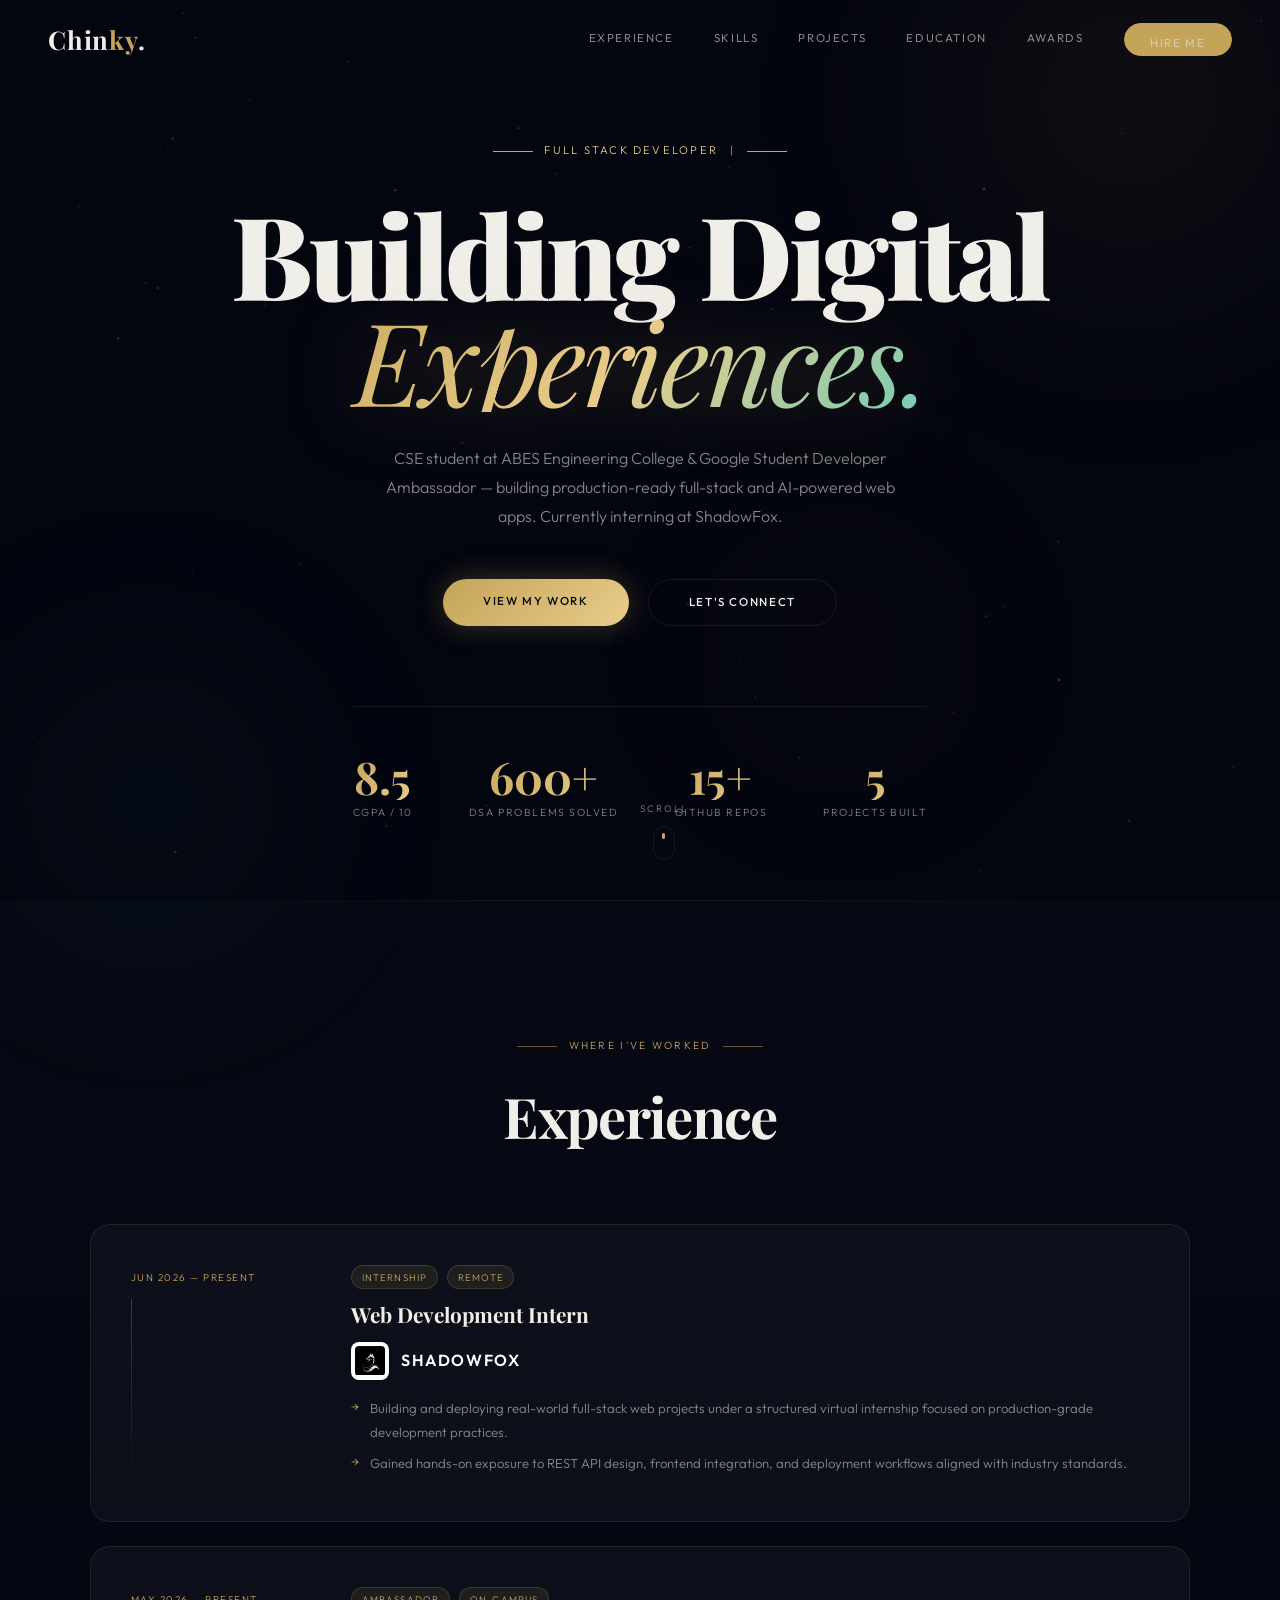
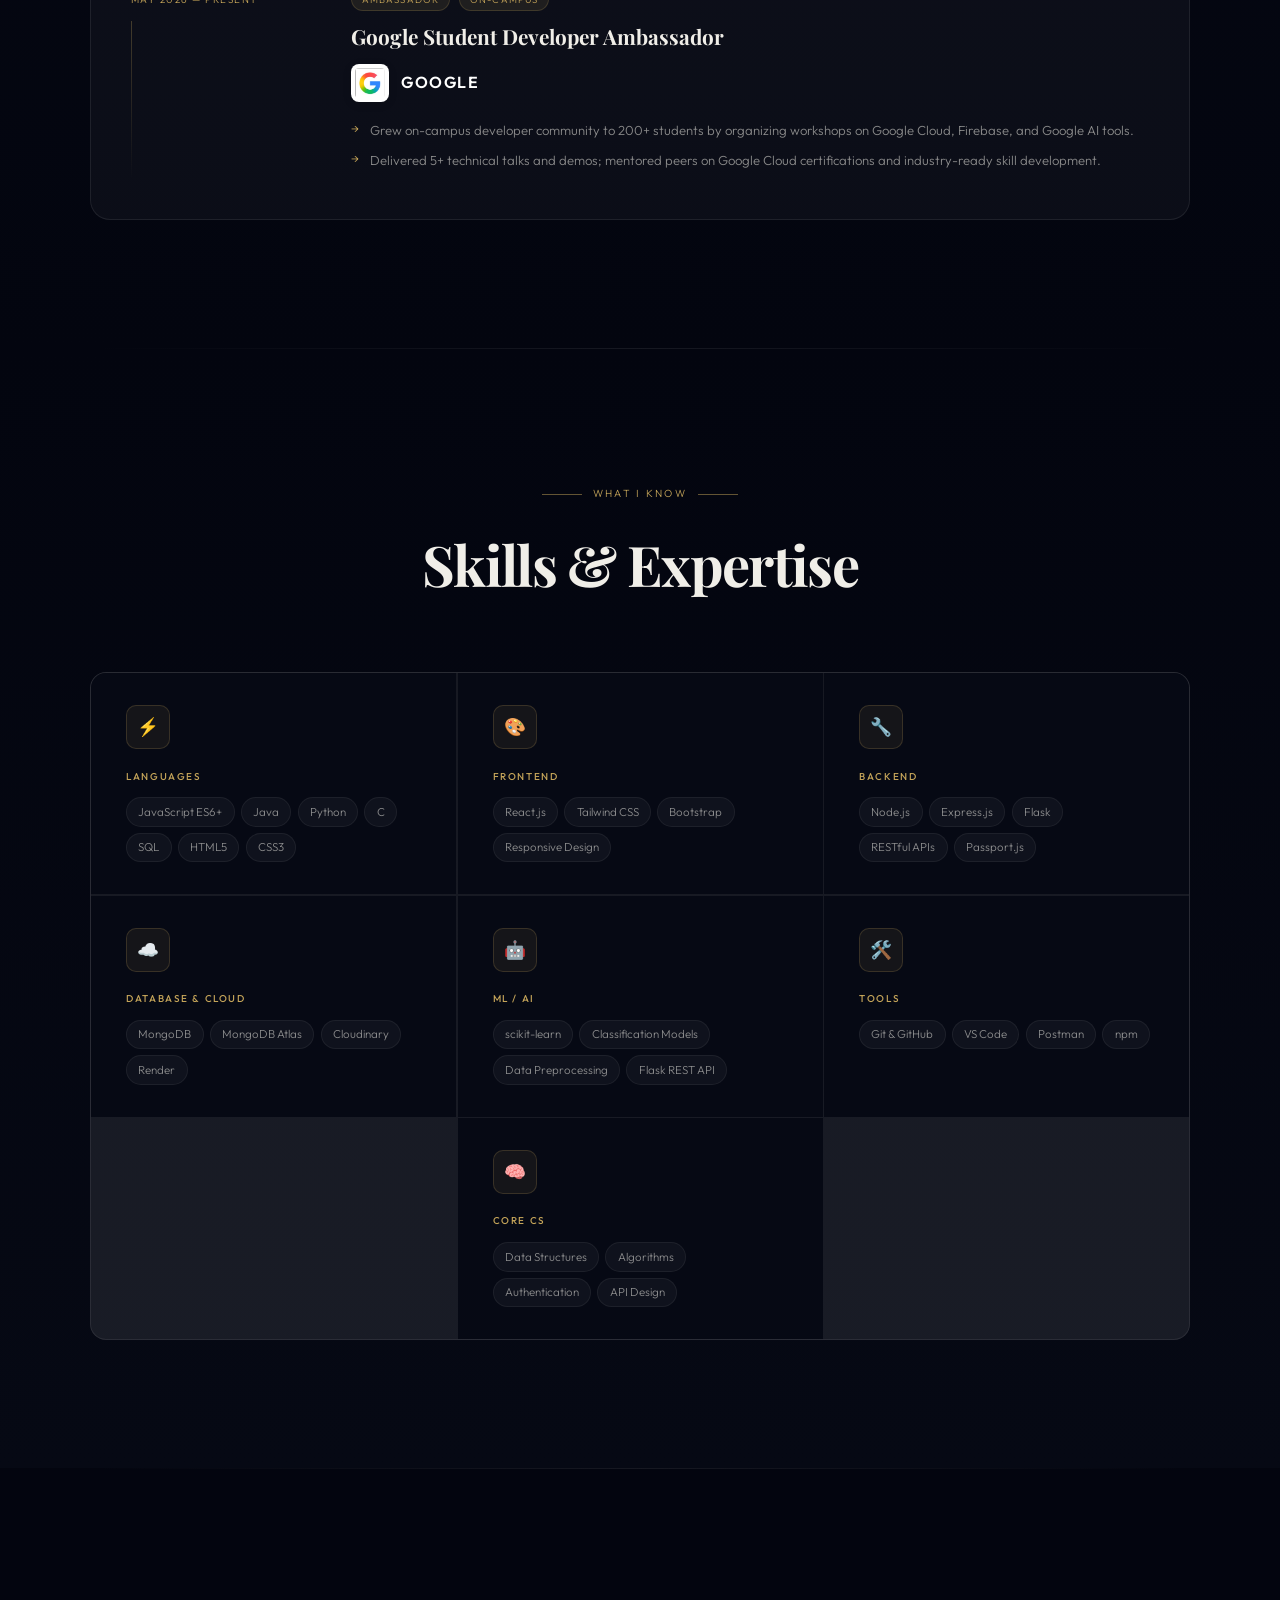
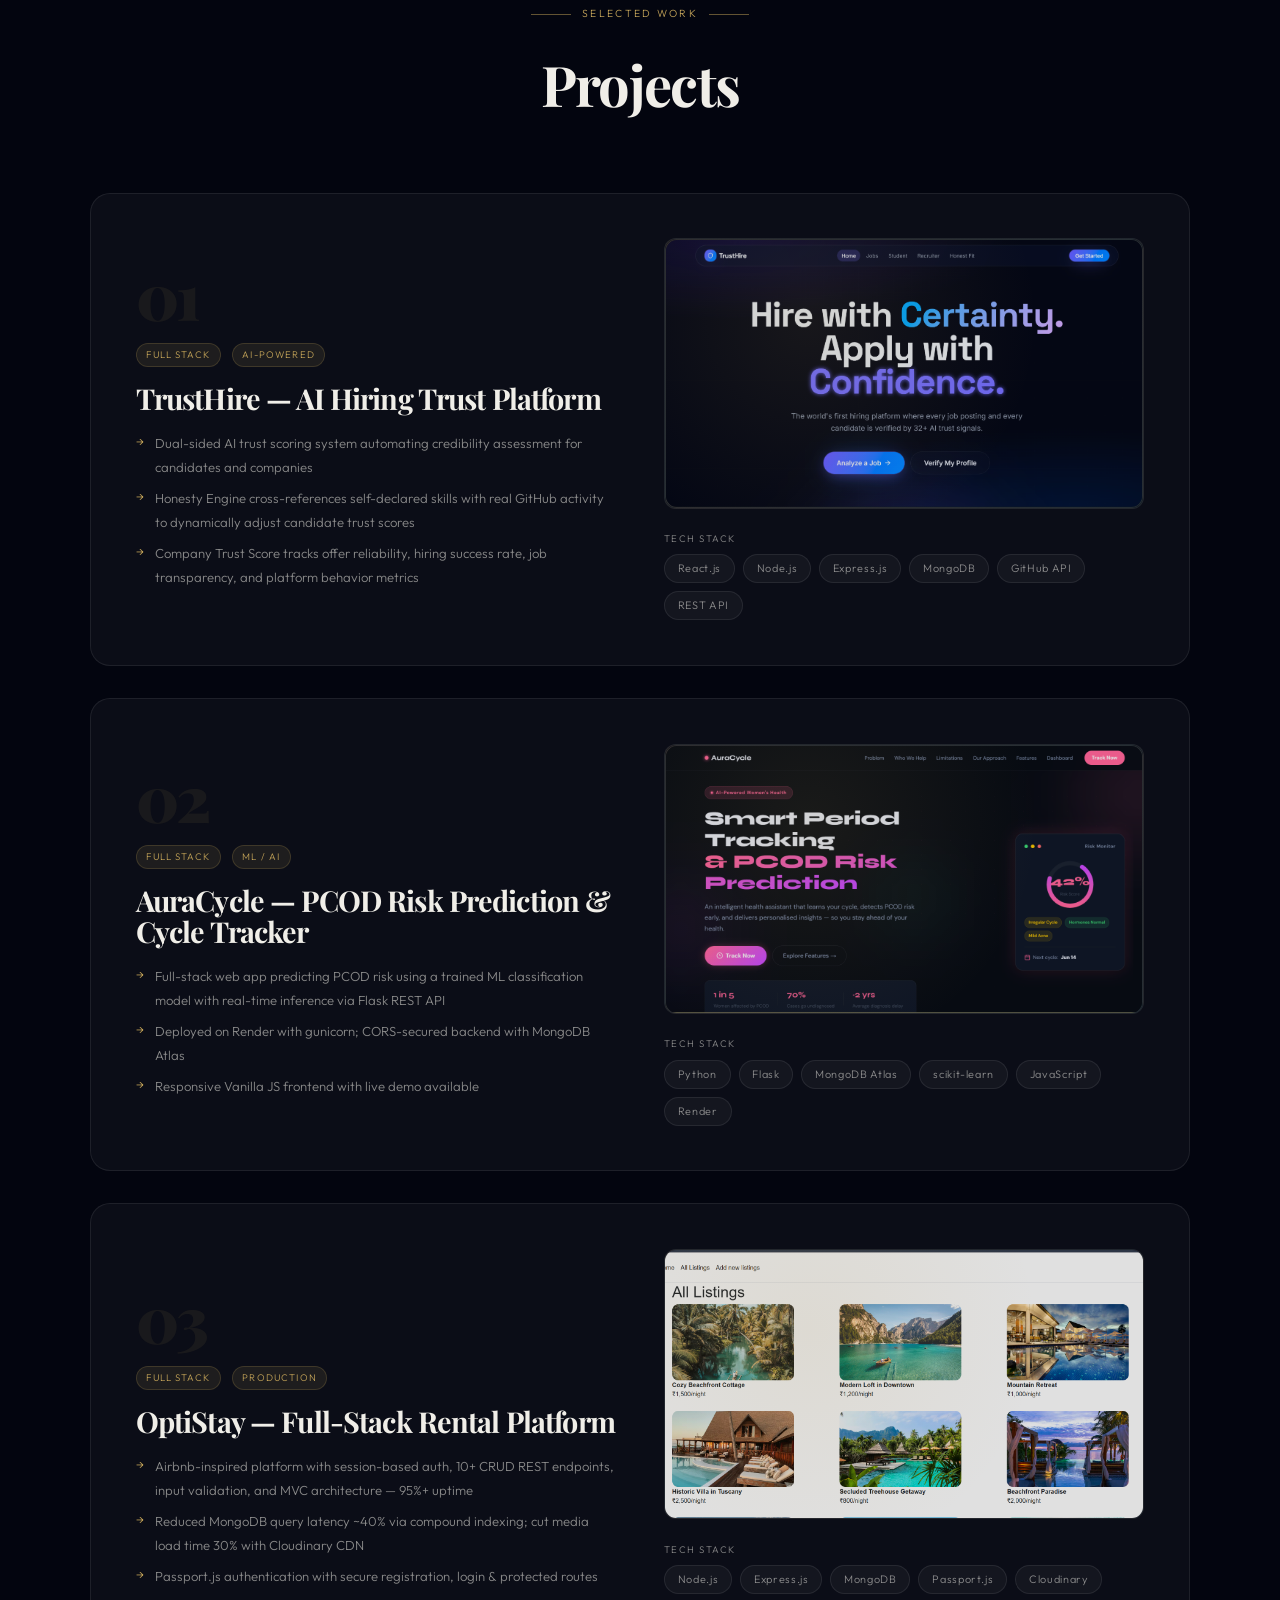
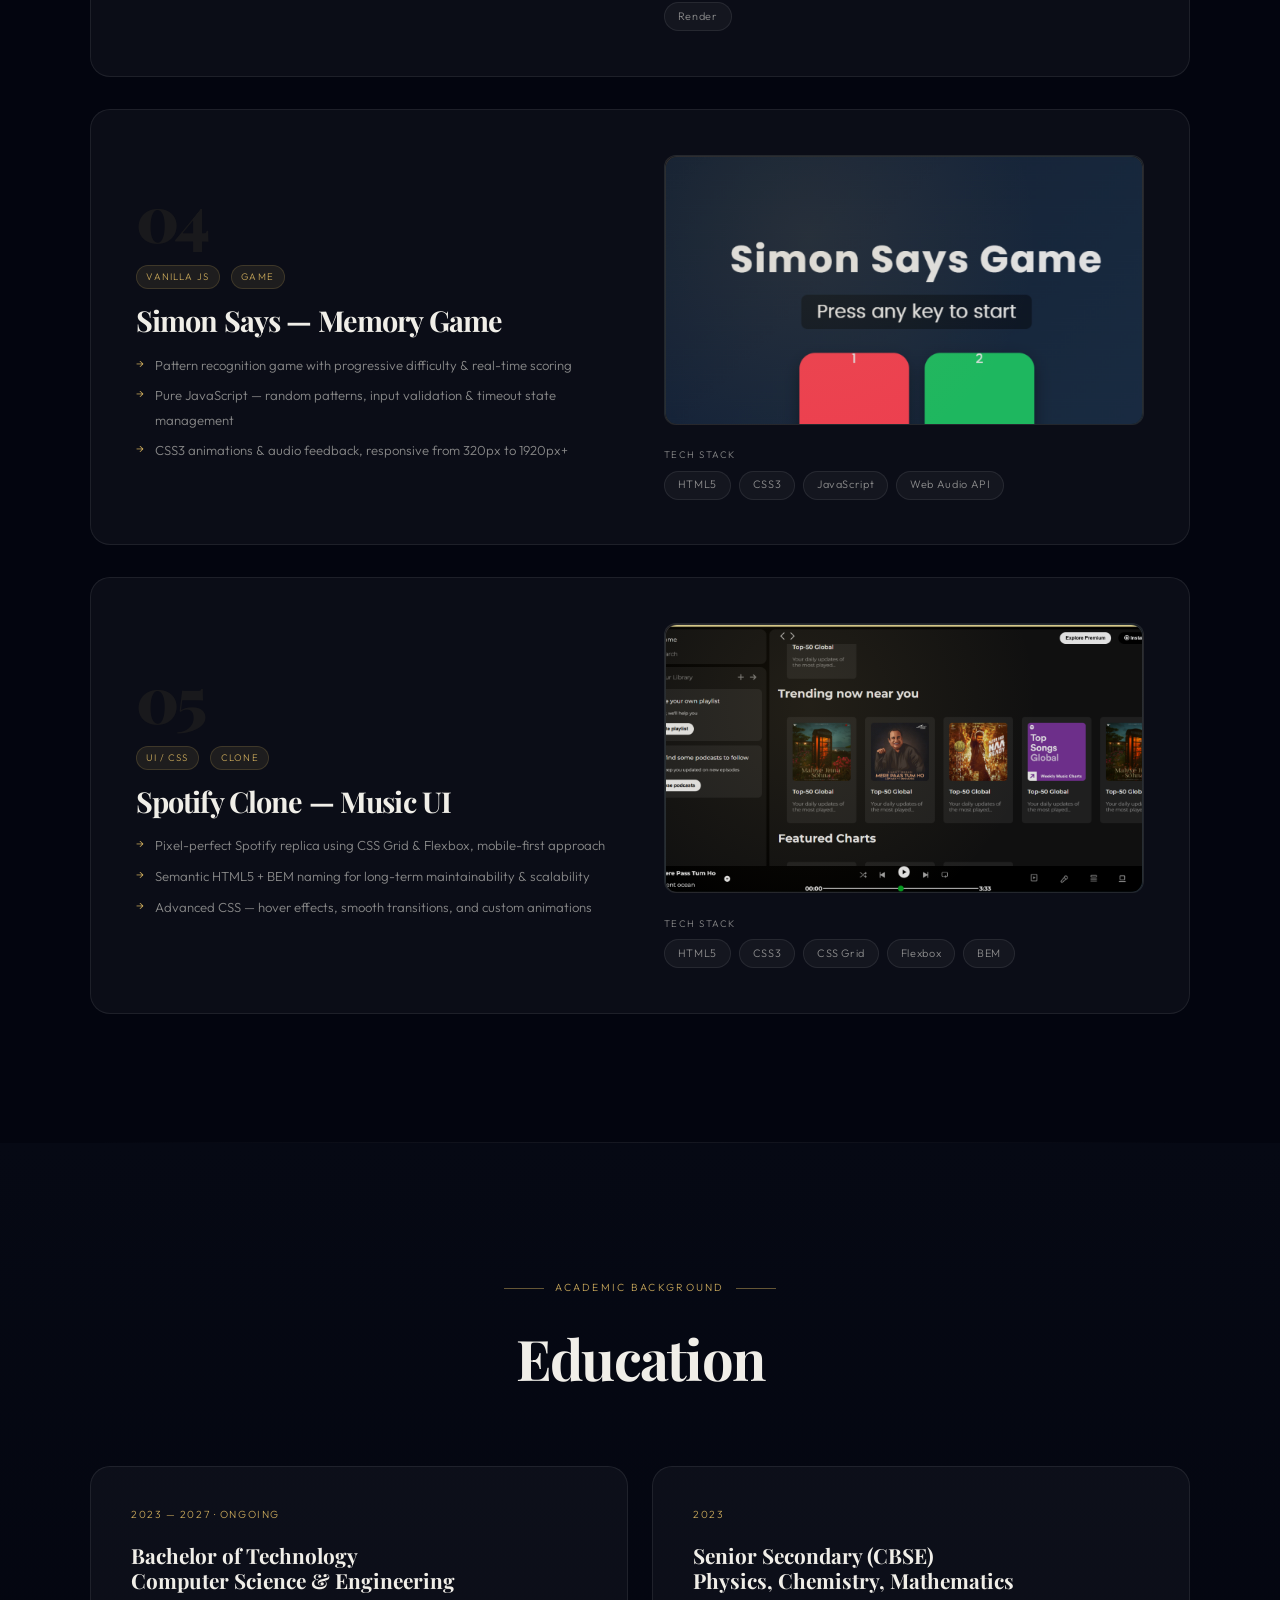
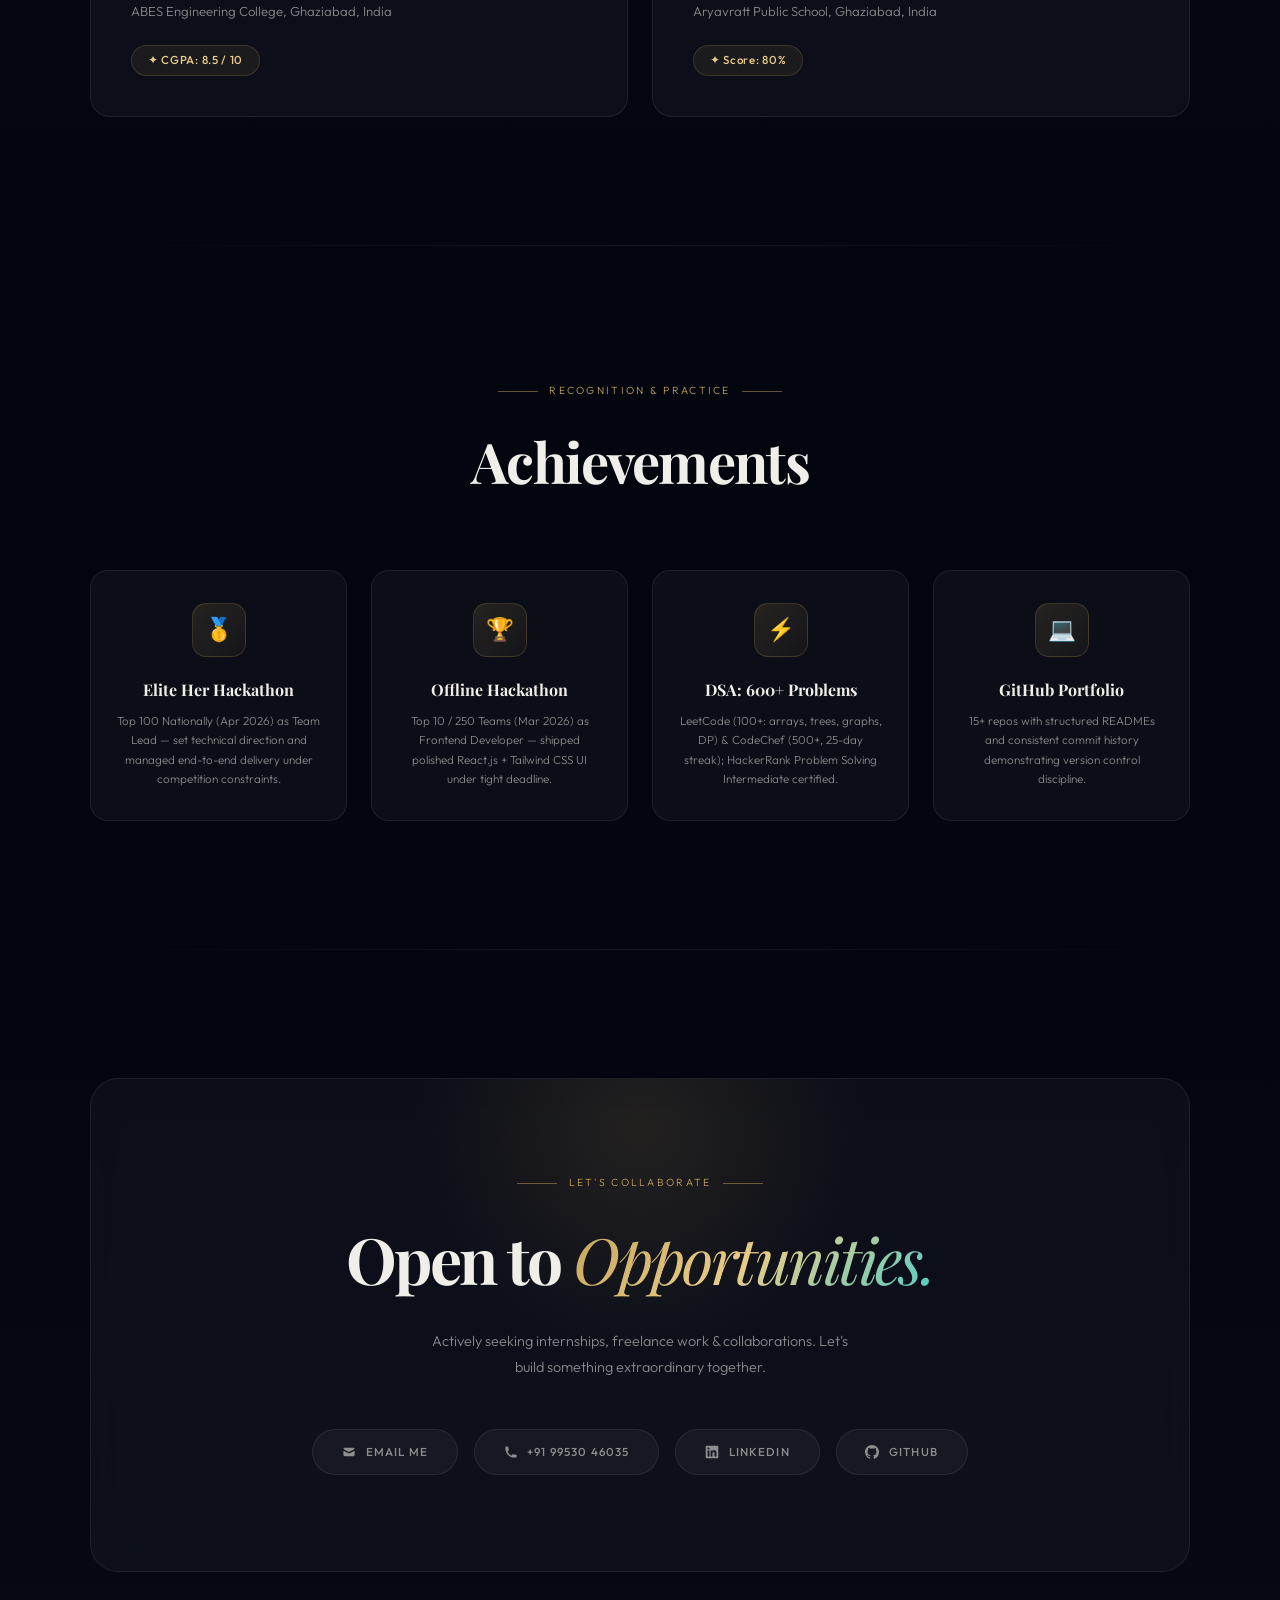
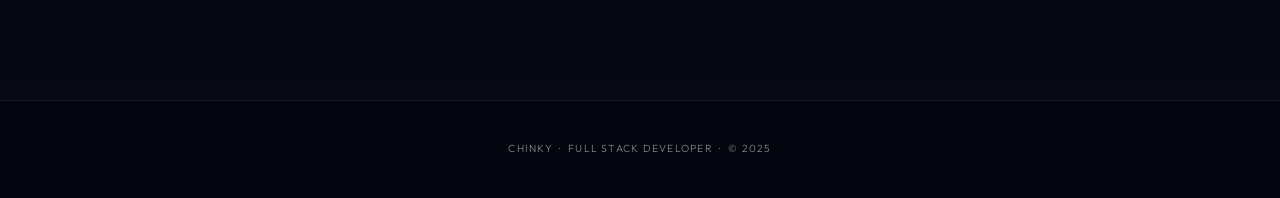
==== commit 36f7bc7d: "add logo" ====
--- a/ShadowFox/Portfolio/index1.html
+++ b/ShadowFox/Portfolio/index1.html
@@ -27,35 +27,33 @@
 <div class="orb orb2"></div>
 <div class="orb orb3"></div>
 
-<!-- ═══ NAV ═══ -->
+<!-- NAV -->
 <nav id="nav">
   <div class="nav-logo">Chin<span>ky</span>.</div>
   <div class="nav-links">
+    <a href="#experience">Experience</a>
     <a href="#skills">Skills</a>
-    <a href="#experience">Experience</a>
     <a href="#projects">Projects</a>
     <a href="#education">Education</a>
     <a href="#achievements">Awards</a>
     <a href="#contact" class="nav-btn">Hire Me</a>
   </div>
-  <button class="nav-hamburger" id="navHamburger" aria-label="Open menu">
+  <button class="nav-hamburger" id="hamburger" aria-label="Toggle menu">
     <span></span><span></span><span></span>
   </button>
 </nav>
 
-<!-- MOBILE MENU -->
+<!-- Mobile Menu -->
 <div class="mobile-menu" id="mobileMenu">
-  <button class="mobile-menu-close" id="mobileMenuClose" aria-label="Close menu">✕</button>
+  <a href="#experience" class="mobile-link">Experience</a>
   <a href="#skills" class="mobile-link">Skills</a>
-  <a href="#experience" class="mobile-link">Experience</a>
   <a href="#projects" class="mobile-link">Projects</a>
   <a href="#education" class="mobile-link">Education</a>
   <a href="#achievements" class="mobile-link">Awards</a>
-  <a href="#contact" class="mobile-link mobile-link-cta">Hire Me</a>
+  <a href="#contact" class="mobile-link mobile-cta">Hire Me</a>
 </div>
-<div class="mobile-overlay" id="mobileOverlay"></div>
-
-<!-- ═══ HERO ═══ -->
+
+<!-- HERO -->
 <section id="hero">
   <div class="hero-eyebrow">
     <span class="eyebrow-line"></span>
@@ -97,7 +95,9 @@
   </div>
 </section>
 
-<!-- ═══ EXPERIENCE ═══ -->
+<div class="divider"></div>
+
+<!-- EXPERIENCE -->
 <section id="experience">
   <div class="section-wrap">
     <div class="max-w">
@@ -105,53 +105,94 @@
         <p class="section-kicker">Where I've Worked</p>
         <h2 class="section-title">Experience</h2>
       </div>
+
       <div class="exp-list">
 
+        <!-- ShadowFox -->
         <div class="exp-card reveal">
           <div class="exp-left">
             <span class="exp-date">Jun 2026 — Present</span>
             <div class="exp-line"></div>
           </div>
+
           <div class="exp-right">
             <div class="exp-badge-row">
               <span class="proj-badge">Internship</span>
               <span class="proj-badge">Remote</span>
             </div>
+
             <h3 class="exp-role">Web Development Intern</h3>
-            <p class="exp-company">ShadowFox</p>
-            <ul class="proj-desc">
-              <li>Building and deploying real-world full-stack web projects under a structured virtual internship focused on production-grade development practices.</li>
-              <li>Gained hands-on exposure to REST API design, frontend integration, and deployment workflows aligned with industry standards.</li>
-            </ul>
-          </div>
-        </div>
-
+
+            <div class="exp-company">
+              <img
+                src="./images/shadowfox.png"
+                alt="ShadowFox Logo"
+                class="company-logo"
+              />
+              <span>ShadowFox</span>
+            </div>
+
+            <ul class="proj-desc">
+              <li>
+                Building and deploying real-world full-stack web projects under
+                a structured virtual internship focused on production-grade
+                development practices.
+              </li>
+              <li>
+                Gained hands-on exposure to REST API design, frontend
+                integration, and deployment workflows aligned with industry
+                standards.
+              </li>
+            </ul>
+          </div>
+        </div>
+
+        <!-- Google -->
         <div class="exp-card reveal reveal-delay-1">
           <div class="exp-left">
             <span class="exp-date">May 2026 — Present</span>
             <div class="exp-line"></div>
           </div>
+
           <div class="exp-right">
             <div class="exp-badge-row">
               <span class="proj-badge">Ambassador</span>
               <span class="proj-badge">On-Campus</span>
             </div>
+
             <h3 class="exp-role">Google Student Developer Ambassador</h3>
-            <p class="exp-company">Google</p>
-            <ul class="proj-desc">
-              <li>Grew on-campus developer community to 200+ students by organizing workshops on Google Cloud, Firebase, and Google AI tools.</li>
-              <li>Delivered 5+ technical talks and demos; mentored peers on Google Cloud certifications and industry-ready skill development.</li>
-            </ul>
-          </div>
-        </div>
-
-      </div>
-    </div>
-  </div>
-</section>
+
+            <div class="exp-company">
+              <img
+                src="./images/google.png"
+                alt="Google Logo"
+                class="company-logo"
+              />
+              <span>Google</span>
+            </div>
+
+            <ul class="proj-desc">
+              <li>
+                Grew on-campus developer community to 200+ students by
+                organizing workshops on Google Cloud, Firebase, and Google AI
+                tools.
+              </li>
+              <li>
+                Delivered 5+ technical talks and demos; mentored peers on Google
+                Cloud certifications and industry-ready skill development.
+              </li>
+            </ul>
+          </div>
+        </div>
+
+      </div>
+    </div>
+  </div>
+</section>
+
 <div class="divider"></div>
 
-<!-- ═══ SKILLS ═══ -->
+<!-- SKILLS -->
 <section id="skills">
   <div class="section-wrap">
     <div class="max-w">
@@ -160,7 +201,6 @@
         <h2 class="section-title">Skills &amp; Expertise</h2>
       </div>
       <div class="skills-grid">
-
         <div class="skill-block reveal">
           <div class="skill-block-icon">⚡</div>
           <div class="skill-block-cat">Languages</div>
@@ -174,7 +214,6 @@
             <span class="skill-tag">CSS3</span>
           </div>
         </div>
-
         <div class="skill-block reveal reveal-delay-1">
           <div class="skill-block-icon">🎨</div>
           <div class="skill-block-cat">Frontend</div>
@@ -185,7 +224,6 @@
             <span class="skill-tag">Responsive Design</span>
           </div>
         </div>
-
         <div class="skill-block reveal reveal-delay-2">
           <div class="skill-block-icon">🔧</div>
           <div class="skill-block-cat">Backend</div>
@@ -197,7 +235,6 @@
             <span class="skill-tag">Passport.js</span>
           </div>
         </div>
-
         <div class="skill-block reveal reveal-delay-1">
           <div class="skill-block-icon">☁️</div>
           <div class="skill-block-cat">Database &amp; Cloud</div>
@@ -208,7 +245,6 @@
             <span class="skill-tag">Render</span>
           </div>
         </div>
-
         <div class="skill-block reveal reveal-delay-2">
           <div class="skill-block-icon">🤖</div>
           <div class="skill-block-cat">ML / AI</div>
@@ -219,7 +255,6 @@
             <span class="skill-tag">Flask REST API</span>
           </div>
         </div>
-
         <div class="skill-block reveal reveal-delay-3">
           <div class="skill-block-icon">🛠️</div>
           <div class="skill-block-cat">Tools</div>
@@ -228,30 +263,26 @@
             <span class="skill-tag">VS Code</span>
             <span class="skill-tag">Postman</span>
             <span class="skill-tag">npm</span>
-            <span class="skill-tag">gunicorn</span>
-          </div>
-        </div>
-
-        <div class="skill-block reveal reveal-delay-3 skill-block-center">
+          </div>
+        </div>
+        <div class="skill-block reveal reveal-delay-3 skill-centered">
           <div class="skill-block-icon">🧠</div>
           <div class="skill-block-cat">Core CS</div>
           <div class="skill-tags">
             <span class="skill-tag">Data Structures</span>
             <span class="skill-tag">Algorithms</span>
-            <span class="skill-tag">OOP</span>
-            <span class="skill-tag">DBMS</span>
             <span class="skill-tag">Authentication</span>
             <span class="skill-tag">API Design</span>
           </div>
         </div>
-
-      </div>
-    </div>
-  </div>
-</section>
+      </div>
+    </div>
+  </div>
+</section>
+
 <div class="divider"></div>
 
-<!-- ═══ PROJECTS ═══ -->
+<!-- PROJECTS -->
 <section id="projects">
   <div class="section-wrap">
     <div class="max-w">
@@ -261,9 +292,8 @@
       </div>
       <div class="proj-list">
 
-        <!-- PROJECT 01 -->
         <div class="proj-card reveal" id="p1">
-          <div class="proj-content">
+          <div class="proj-info">
             <div class="proj-num-badge">01</div>
             <div class="proj-badge-row">
               <span class="proj-badge">Full Stack</span>
@@ -278,9 +308,12 @@
           </div>
           <div class="proj-visual">
             <div class="proj-mockup">
+                          <a href="https://github.com/Chinky29/future-job-shield" target="_blank" rel="noopener" class="proj-mockup proj-mockup-link">
               <img src="./images/trusthire.png" alt="TrustHire Platform" onerror="this.style.display='none';this.nextElementSibling.style.display='flex'">
-              <div class="proj-mockup-fallback">🤝</div>
+              <div class="proj-mockup-fallback">🌸</div>
               <div class="proj-mockup-glow"></div>
+              <div class="proj-mockup-overlay"><span>View on GitHub ↗</span></div>
+            </a>
             </div>
             <div class="proj-stack-wrap">
               <div class="proj-stack-title">Tech Stack</div>
@@ -296,9 +329,8 @@
           </div>
         </div>
 
-        <!-- PROJECT 02 -->
         <div class="proj-card reveal reveal-delay-1" id="p2">
-          <div class="proj-content">
+          <div class="proj-info">
             <div class="proj-num-badge">02</div>
             <div class="proj-badge-row">
               <span class="proj-badge">Full Stack</span>
@@ -313,9 +345,12 @@
           </div>
           <div class="proj-visual">
             <div class="proj-mockup">
+              <a href="https://github.com/Chinky29/EliteHer" target="_blank" rel="noopener" class="proj-mockup proj-mockup-link">
               <img src="./images/aura.png" alt="AuraCycle App" onerror="this.style.display='none';this.nextElementSibling.style.display='flex'">
               <div class="proj-mockup-fallback">🌸</div>
               <div class="proj-mockup-glow"></div>
+              <div class="proj-mockup-overlay"><span>View on GitHub ↗</span></div>
+</a>
             </div>
             <div class="proj-stack-wrap">
               <div class="proj-stack-title">Tech Stack</div>
@@ -331,9 +366,8 @@
           </div>
         </div>
 
-        <!-- PROJECT 03 -->
         <div class="proj-card reveal reveal-delay-2" id="p3">
-          <div class="proj-content">
+          <div class="proj-info">
             <div class="proj-num-badge">03</div>
             <div class="proj-badge-row">
               <span class="proj-badge">Full Stack</span>
@@ -366,9 +400,8 @@
           </div>
         </div>
 
-        <!-- PROJECT 04 -->
         <div class="proj-card reveal reveal-delay-3" id="p4">
-          <div class="proj-content">
+          <div class="proj-info">
             <div class="proj-num-badge">04</div>
             <div class="proj-badge-row">
               <span class="proj-badge">Vanilla JS</span>
@@ -383,9 +416,13 @@
           </div>
           <div class="proj-visual">
             <div class="proj-mockup">
+              
+              <a href="https://github.com/Chinky29/Simon-Says-Game" target="_blank" rel="noopener" class="proj-mockup proj-mockup-link">
               <img src="./images/SIMON.png" alt="Simon Says Game" onerror="this.style.display='none';this.nextElementSibling.style.display='flex'">
-              <div class="proj-mockup-fallback">🎮</div>
+              <div class="proj-mockup-fallback">🌸</div>
               <div class="proj-mockup-glow"></div>
+              <div class="proj-mockup-overlay"><span>View on GitHub ↗</span></div>
+            </a>
             </div>
             <div class="proj-stack-wrap">
               <div class="proj-stack-title">Tech Stack</div>
@@ -399,9 +436,8 @@
           </div>
         </div>
 
-        <!-- PROJECT 05 -->
         <div class="proj-card reveal reveal-delay-4" id="p5">
-          <div class="proj-content">
+          <div class="proj-info">
             <div class="proj-num-badge">05</div>
             <div class="proj-badge-row">
               <span class="proj-badge">UI / CSS</span>
@@ -416,9 +452,13 @@
           </div>
           <div class="proj-visual">
             <div class="proj-mockup">
+
+              <a href="https://github.com/Chinky29/Spotify-Clone" target="_blank" rel="noopener" class="proj-mockup proj-mockup-link">
               <img src="./images/spotify.png" alt="Spotify Clone" onerror="this.style.display='none';this.nextElementSibling.style.display='flex'">
-              <div class="proj-mockup-fallback">🎵</div>
+              <div class="proj-mockup-fallback">🌸</div>
               <div class="proj-mockup-glow"></div>
+              <div class="proj-mockup-overlay"><span>View on GitHub ↗</span></div>
+            </a>
             </div>
             <div class="proj-stack-wrap">
               <div class="proj-stack-title">Tech Stack</div>
@@ -437,9 +477,10 @@
     </div>
   </div>
 </section>
+
 <div class="divider"></div>
 
-<!-- ═══ EDUCATION ═══ -->
+<!-- EDUCATION -->
 <section id="education">
   <div class="section-wrap">
     <div class="max-w">
@@ -464,9 +505,10 @@
     </div>
   </div>
 </section>
+
 <div class="divider"></div>
 
-<!-- ═══ ACHIEVEMENTS ═══ -->
+<!-- ACHIEVEMENTS -->
 <section id="achievements">
   <div class="section-wrap">
     <div class="max-w">
@@ -475,39 +517,34 @@
         <h2 class="section-title">Achievements</h2>
       </div>
       <div class="ach-grid">
-        <div class="ach-card ach-card-featured reveal">
-          <span class="ach-tag">Finalist</span>
-          <div class="ach-icon-wrap">🎯</div>
-          <h4 class="ach-title">QuantCraft 2026 — National Hackathon Finalist</h4>
-          <p class="ach-desc">Reached the finals among nationwide teams at this 24-hour national-level hackathon hosted at Galgotias University — built and pitched a project as a 2-member team across AI, Web3 &amp; cybersecurity tracks alongside industry mentors.</p>
-        </div>
-        <div class="ach-card reveal reveal-delay-1">
+        <div class="ach-card reveal">
           <div class="ach-icon-wrap">🥇</div>
           <h4 class="ach-title">Elite Her Hackathon</h4>
           <p class="ach-desc">Top 100 Nationally (Apr 2026) as Team Lead — set technical direction and managed end-to-end delivery under competition constraints.</p>
         </div>
-        <div class="ach-card reveal reveal-delay-2">
+        <div class="ach-card reveal reveal-delay-1">
           <div class="ach-icon-wrap">🏆</div>
           <h4 class="ach-title">Offline Hackathon</h4>
           <p class="ach-desc">Top 10 / 250 Teams (Mar 2026) as Frontend Developer — shipped polished React.js + Tailwind CSS UI under tight deadline.</p>
         </div>
-        <div class="ach-card reveal reveal-delay-3">
+        <div class="ach-card reveal reveal-delay-2">
           <div class="ach-icon-wrap">⚡</div>
           <h4 class="ach-title">DSA: 600+ Problems</h4>
           <p class="ach-desc">LeetCode (100+: arrays, trees, graphs, DP) &amp; CodeChef (500+, 25-day streak); HackerRank Problem Solving Intermediate certified.</p>
         </div>
-        <div class="ach-card reveal reveal-delay-4">
+        <div class="ach-card reveal reveal-delay-3">
           <div class="ach-icon-wrap">💻</div>
           <h4 class="ach-title">GitHub Portfolio</h4>
-          <p class="ach-desc">20+ repositories with structured READMEs and consistent commit history demonstrating version control discipline.</p>
-        </div>
-      </div>
-    </div>
-  </div>
-</section>
+          <p class="ach-desc">15+ repos with structured READMEs and consistent commit history demonstrating version control discipline.</p>
+        </div>
+      </div>
+    </div>
+  </div>
+</section>
+
 <div class="divider"></div>
 
-<!-- ═══ CONTACT ═══ -->
+<!-- CONTACT -->
 <section id="contact">
   <div class="section-wrap">
     <div class="max-w">
--- a/ShadowFox/Portfolio/style.css
+++ b/ShadowFox/Portfolio/style.css
@@ -2,515 +2,710 @@
    TOKENS & RESET
 ═══════════════════════════════════════════ */
 :root {
-  --bg: #03050f;
-  --bg2: #060914;
-  --surface: rgba(255,255,255,0.035);
-  --surface-h: rgba(255,255,255,0.065);
-  --border: rgba(255,255,255,0.08);
-  --border-h: rgba(196,164,89,0.4);
-  --ink: #f4f1ea;
-  --ink-dim: rgba(244,241,234,0.62);
-  --ink-faint: rgba(244,241,234,0.36);
-  --gold: #c4a459;
-  --gold2: #e8c97a;
-  --teal: #4ecdc4;
-  --radius: 20px;
-  --radius-sm: 12px;
-  --maxw: 1180px;
-  --ease: cubic-bezier(.4,0,.2,1);
-  --ease2: cubic-bezier(.16,1,.3,1);
-}
-
-* { margin: 0; padding: 0; box-sizing: border-box; }
-
-html { scroll-behavior: smooth; }
-
+  --bg:        #03050f;
+  --bg2:       #060914;
+  --surface:   rgba(255,255,255,0.035);
+  --border:    rgba(255,255,255,0.08);
+  --border-h:  rgba(196,164,89,0.4);
+  --ink:       #f0eee8;
+  --ink2:      rgba(240,238,232,0.55);
+  --gold:      #c4a459;
+  --gold2:     #e8cc8a;
+  --gold-glow: rgba(196,164,89,0.15);
+  --teal:      #4ecdc4;
+  --ease:      cubic-bezier(.16,1,.3,1);
+  --ease2:     cubic-bezier(.25,.46,.45,.94);
+}
+*,*::before,*::after { box-sizing: border-box; margin: 0; padding: 0; }
+html { scroll-behavior: smooth; font-size: 16px; }
 body {
-  background: var(--bg);
-  color: var(--ink);
-  font-family: 'Outfit', sans-serif;
-  font-weight: 300;
-  line-height: 1.6;
-  overflow-x: hidden;
-  position: relative;
-}
-
-h1, h2, h3, h4 { font-family: 'Playfair Display', serif; font-weight: 700; }
-
+  background: var(--bg); color: var(--ink);
+  font-family: 'Outfit', sans-serif; font-weight: 300;
+  line-height: 1.6; overflow-x: hidden;
+  -webkit-font-smoothing: antialiased; cursor: none;
+}
 a { color: inherit; text-decoration: none; }
 ul { list-style: none; }
-img { max-width: 100%; display: block; }
-button { font-family: inherit; cursor: pointer; background: none; border: none; color: inherit; }
-
-::selection { background: var(--gold); color: var(--bg); }
-
-::-webkit-scrollbar { width: 9px; }
-::-webkit-scrollbar-track { background: var(--bg); }
-::-webkit-scrollbar-thumb { background: linear-gradient(var(--gold), var(--teal)); border-radius: 10px; }
-
-:focus-visible { outline: 2px solid var(--gold); outline-offset: 3px; border-radius: 4px; }
+section { position: relative; }
 
 /* ═══════════════════════════════════════════
    LOADER
 ═══════════════════════════════════════════ */
 #loader {
   position: fixed; inset: 0; z-index: 9999;
-  background: var(--bg);
-  display: flex; flex-direction: column; align-items: center; justify-content: center; gap: 1.4rem;
-  transition: opacity .7s var(--ease2), visibility .7s var(--ease2);
-}
-#loader.out { opacity: 0; visibility: hidden; pointer-events: none; }
+  background: var(--bg); display: flex; align-items: center; justify-content: center;
+  flex-direction: column; gap: 1.5rem;
+  transition: opacity .8s var(--ease), transform .8s var(--ease);
+}
+#loader.out { opacity: 0; pointer-events: none; transform: scale(1.04); }
 .loader-logo {
-  font-family: 'Playfair Display', serif; font-weight: 900; font-size: 2.2rem;
-  letter-spacing: .04em; color: var(--ink);
-  background: linear-gradient(120deg, var(--gold), var(--teal));
-  -webkit-background-clip: text; background-clip: text; color: transparent;
-  animation: loaderPulse 1.6s ease infinite;
-}
-@keyframes loaderPulse { 0%,100% { opacity: .55; } 50% { opacity: 1; } }
-.loader-bar { width: 160px; height: 2px; background: var(--border); border-radius: 2px; overflow: hidden; }
+  font-family: 'Playfair Display', serif; font-size: 3rem; font-weight: 700;
+  letter-spacing: .05em; color: var(--gold);
+  animation: loaderPulse 1.4s ease-in-out infinite;
+}
+@keyframes loaderPulse { 0%,100%{opacity:.4;transform:scale(.98)} 50%{opacity:1;transform:scale(1)} }
+.loader-bar { width: 160px; height: 1px; background: rgba(196,164,89,.2); position: relative; overflow: hidden; }
 .loader-bar-fill {
-  width: 0%; height: 100%; background: linear-gradient(90deg, var(--gold), var(--teal));
-  animation: loaderFill 1.5s var(--ease2) forwards;
-}
-@keyframes loaderFill { from { width: 0%; } to { width: 100%; } }
+  position: absolute; left: 0; top: 0; height: 100%;
+  background: linear-gradient(90deg, transparent, var(--gold), transparent);
+  width: 40%; animation: loaderSlide 1.2s ease-in-out infinite;
+}
+@keyframes loaderSlide { from{left:-40%} to{left:140%} }
 
 /* ═══════════════════════════════════════════
    CUSTOM CURSOR
 ═══════════════════════════════════════════ */
-#cur, #cur-ring {
-  position: fixed; top: 0; left: 0; z-index: 9998;
-  pointer-events: none; border-radius: 50%;
-  transform: translate(-50%, -50%);
-  will-change: transform;
-}
-#cur { width: 6px; height: 6px; background: var(--gold); }
+#cur {
+  position: fixed; width: 10px; height: 10px;
+  background: var(--gold); border-radius: 50%;
+  pointer-events: none; z-index: 8888;
+  transform: translate(-50%,-50%);
+  transition: transform .12s, width .3s, height .3s, background .3s;
+  mix-blend-mode: screen;
+}
 #cur-ring {
-  width: 34px; height: 34px; border: 1px solid var(--border-h);
-  transition: width .25s var(--ease2), height .25s var(--ease2), border-color .25s;
-}
-#cur-ring.cur-hover { width: 56px; height: 56px; border-color: var(--gold); background: rgba(196,164,89,.06); }
-body.no-cursor #cur, body.no-cursor #cur-ring { display: none; }
-@media (hover: hover) and (pointer: fine) { body:not(.no-cursor) { cursor: none; } body:not(.no-cursor) a, body:not(.no-cursor) button { cursor: none; } }
-
-/* ═══════════════════════════════════════════
-   BACKGROUND — PARTICLES & ORBS
-═══════════════════════════════════════════ */
-#particles {
-  position: fixed; inset: 0; z-index: 0; pointer-events: none;
-  opacity: .55;
-}
+  position: fixed; width: 40px; height: 40px;
+  border: 1px solid rgba(196,164,89,.5); border-radius: 50%;
+  pointer-events: none; z-index: 8887;
+  transform: translate(-50%,-50%);
+  transition: width .4s var(--ease), height .4s var(--ease), opacity .3s, border-color .3s;
+}
+.cursor-expand #cur { width: 60px; height: 60px; background: rgba(196,164,89,.12); }
+.cursor-expand #cur-ring { width: 70px; height: 70px; border-color: rgba(196,164,89,.8); }
+
+/* ═══════════════════════════════════════════
+   CANVAS PARTICLES
+═══════════════════════════════════════════ */
+#particles { position: fixed; inset: 0; z-index: 0; pointer-events: none; }
+
+/* ═══════════════════════════════════════════
+   GRADIENT ORBS
+═══════════════════════════════════════════ */
 .orb {
-  position: fixed; z-index: 0; border-radius: 50%;
-  filter: blur(90px); pointer-events: none; mix-blend-mode: screen;
-  will-change: transform;
-}
-.orb1 { width: 480px; height: 480px; top: -120px; left: -100px; background: radial-gradient(circle, rgba(196,164,89,.22), transparent 70%); }
-.orb2 { width: 540px; height: 540px; bottom: -180px; right: -160px; background: radial-gradient(circle, rgba(78,205,196,.16), transparent 70%); }
-.orb3 { width: 380px; height: 380px; top: 45%; left: 60%; background: radial-gradient(circle, rgba(196,164,89,.1), transparent 70%); }
-
-section, nav, footer, .mobile-menu, .mobile-overlay { position: relative; z-index: 2; }
+  position: fixed; border-radius: 50%; filter: blur(100px);
+  pointer-events: none; z-index: 1; opacity: .55;
+  animation: orbFloat 12s ease-in-out infinite alternate;
+}
+.orb1 { width:600px;height:600px;background:radial-gradient(circle,rgba(196,164,89,.18),transparent 70%);top:-200px;right:-150px;animation-delay:0s; }
+.orb2 { width:500px;height:500px;background:radial-gradient(circle,rgba(78,205,196,.1),transparent 70%);bottom:-150px;left:-100px;animation-delay:-5s; }
+.orb3 { width:400px;height:400px;background:radial-gradient(circle,rgba(196,164,89,.08),transparent 70%);top:50%;left:50%;animation-delay:-9s; }
+@keyframes orbFloat {
+  from { transform: translate(0,0) scale(1); }
+  to   { transform: translate(40px,30px) scale(1.08); }
+}
 
 /* ═══════════════════════════════════════════
    NAV
 ═══════════════════════════════════════════ */
-#nav {
-  position: fixed; top: 0; left: 0; right: 0; z-index: 1000;
+nav {
+  position: fixed; top: 0; left: 0; right: 0; z-index: 500;
+  padding: 1.2rem 3rem;
   display: flex; align-items: center; justify-content: space-between;
-  padding: 1.6rem clamp(1.5rem, 5vw, 4rem);
-  transition: background .4s var(--ease), border-color .4s var(--ease), padding .4s var(--ease);
-  border-bottom: 1px solid transparent;
-}
-#nav.scrolled {
-  background: rgba(3,5,15,.78); backdrop-filter: blur(16px);
-  border-bottom: 1px solid var(--border); padding: 1.1rem clamp(1.5rem, 5vw, 4rem);
-}
-.nav-logo { font-family: 'Playfair Display', serif; font-weight: 700; font-size: 1.3rem; letter-spacing: .02em; }
+  transition: background .5s, backdrop-filter .5s, border-bottom .5s;
+}
+nav.solid {
+  background: rgba(3,5,15,.85); backdrop-filter: blur(20px) saturate(180%);
+  border-bottom: 1px solid var(--border);
+}
+.nav-logo {
+  font-family: 'Playfair Display', serif; font-size: 1.6rem; font-weight: 700;
+  letter-spacing: .03em; color: var(--ink);
+}
 .nav-logo span { color: var(--gold); }
-.nav-links { display: flex; align-items: center; gap: 2.4rem; }
+.nav-links { display: flex; gap: 2.5rem; align-items: center; }
 .nav-links a {
-  position: relative; font-size: .82rem; letter-spacing: .03em; color: var(--ink-dim);
-  transition: color .3s;
+  font-size: .72rem; letter-spacing: .14em; text-transform: uppercase;
+  font-weight: 400; color: var(--ink2);
+  position: relative; padding-bottom: 3px; transition: color .25s;
 }
 .nav-links a::after {
-  content: ''; position: absolute; left: 0; bottom: -6px; width: 100%; height: 1px;
-  background: var(--gold); transform: scaleX(0); transform-origin: left; transition: transform .3s var(--ease2);
+  content: ''; position: absolute; bottom: 0; left: 0; right: 0;
+  height: 1px; background: var(--gold);
+  transform: scaleX(0); transform-origin: center;
+  transition: transform .35s var(--ease2);
 }
 .nav-links a:hover { color: var(--ink); }
 .nav-links a:hover::after { transform: scaleX(1); }
 .nav-links a.nav-active { color: var(--gold); }
 .nav-links a.nav-active::after { transform: scaleX(1); }
 .nav-btn {
-  padding: .65rem 1.5rem !important; border: 1px solid var(--border-h); border-radius: 999px;
-  color: var(--ink) !important;
-}
-.nav-btn::after { display: none; }
-.nav-btn:hover { background: var(--gold); color: var(--bg) !important; border-color: var(--gold); }
-
+  font-size: .7rem; letter-spacing: .14em; text-transform: uppercase; font-weight: 500;
+  color: var(--bg); background: var(--gold);
+  padding: .6rem 1.6rem; border-radius: 100px;
+  transition: all .3s var(--ease2); border: 1px solid var(--gold);
+}
+.nav-btn:hover { background: transparent; color: var(--gold); }
+.nav-btn.nav-active { color: var(--bg) !important; }
+.nav-btn.nav-active::after { display: none; }
+
+/* Hamburger */
 .nav-hamburger {
-  display: none; flex-direction: column; justify-content: center; gap: 5px;
-  width: 34px; height: 34px; z-index: 1100;
+  display: none; flex-direction: column; gap: 5px;
+  background: none; border: none; cursor: pointer; padding: 4px; z-index: 600;
 }
 .nav-hamburger span {
-  display: block; width: 100%; height: 1.5px; background: var(--ink);
-  transition: transform .35s var(--ease2), opacity .25s;
+  display: block; width: 24px; height: 1.5px; background: var(--ink);
+  transition: all .35s var(--ease2); transform-origin: center;
 }
 .nav-hamburger.open span:nth-child(1) { transform: translateY(6.5px) rotate(45deg); }
-.nav-hamburger.open span:nth-child(2) { opacity: 0; }
+.nav-hamburger.open span:nth-child(2) { opacity: 0; transform: scaleX(0); }
 .nav-hamburger.open span:nth-child(3) { transform: translateY(-6.5px) rotate(-45deg); }
 
-/* ═══════════════════════════════════════════
-   MOBILE MENU
-═══════════════════════════════════════════ */
-.mobile-overlay {
-  position: fixed; inset: 0; z-index: 1050;
-  background: rgba(3,5,15,.6); backdrop-filter: blur(4px);
-  opacity: 0; visibility: hidden; transition: opacity .4s var(--ease);
-}
-.mobile-overlay.open { opacity: 1; visibility: visible; }
+/* Mobile menu */
 .mobile-menu {
-  position: fixed; top: 0; right: 0; bottom: 0; z-index: 1090;
-  width: min(320px, 80vw); background: var(--bg2); border-left: 1px solid var(--border);
-  display: flex; flex-direction: column; align-items: flex-start; justify-content: center; gap: 1.8rem;
-  padding: 3rem 2.6rem;
-  transform: translateX(100%); transition: transform .45s var(--ease2);
-}
-.mobile-menu.open { transform: translateX(0); }
-.mobile-link { font-size: 1.1rem; font-family: 'Playfair Display', serif; color: var(--ink-dim); transition: color .3s, transform .3s; }
-.mobile-link:hover { color: var(--gold); transform: translateX(4px); }
-.mobile-link-cta {
-  margin-top: .6rem; padding: .75rem 1.6rem; border: 1px solid var(--gold); border-radius: 999px;
-  color: var(--gold) !important; font-family: 'Outfit', sans-serif; font-size: .85rem;
-}
-.mobile-menu-close {
-  position: absolute; top: 1.6rem; right: 1.8rem; font-size: 1.3rem; color: var(--ink-dim);
-  transition: color .3s, transform .3s;
-}
-.mobile-menu-close:hover { color: var(--gold); transform: rotate(90deg); }
+  position: fixed; inset: 0; z-index: 550;
+  background: rgba(3,5,15,.97); backdrop-filter: blur(24px);
+  display: flex; flex-direction: column; align-items: center; justify-content: center; gap: 2rem;
+  opacity: 0; pointer-events: none;
+  transition: opacity .4s var(--ease);
+}
+.mobile-menu.open { opacity: 1; pointer-events: all; }
+.mobile-link {
+  font-family: 'Playfair Display', serif; font-size: 2rem; font-weight: 700;
+  color: var(--ink2); letter-spacing: -.02em;
+  transition: color .25s, transform .25s;
+}
+.mobile-link:hover { color: var(--gold); transform: translateX(6px); }
+.mobile-cta {
+  font-family: 'Outfit', sans-serif; font-size: .8rem; letter-spacing: .16em;
+  text-transform: uppercase; font-weight: 500;
+  color: var(--bg); background: var(--gold);
+  padding: .8rem 2.4rem; border-radius: 100px; margin-top: 1rem;
+}
+.mobile-cta:hover { transform: none; color: var(--bg); opacity: .85; }
 
 /* ═══════════════════════════════════════════
    HERO
 ═══════════════════════════════════════════ */
 #hero {
-  min-height: 100vh; display: flex; flex-direction: column; align-items: center; justify-content: center;
-  text-align: center; padding: 8rem 1.5rem 4rem;
+  min-height: 100vh; display: flex; flex-direction: column;
+  align-items: center; justify-content: center;
+  text-align: center; padding: 8rem 2rem 4rem;
+  position: relative; z-index: 2; overflow: hidden;
 }
 .hero-eyebrow {
-  display: flex; align-items: center; gap: 1rem; margin-bottom: 1.8rem;
-  font-size: .78rem; letter-spacing: .25em; text-transform: uppercase; color: var(--gold);
-}
-.eyebrow-line { width: 38px; height: 1px; background: linear-gradient(90deg, transparent, var(--gold)); }
-.hero-eyebrow .eyebrow-line:last-child { background: linear-gradient(90deg, var(--gold), transparent); }
-#typed-role { min-width: 1ch; }
-.typed-cursor { color: var(--gold); margin-left: 1px; animation: blink .7s step-end infinite; }
-@keyframes blink { 0%, 100% { opacity: 1; } 50% { opacity: 0; } }
-
+  display: inline-flex; align-items: center; gap: .7rem;
+  font-size: .7rem; letter-spacing: .2em; text-transform: uppercase;
+  color: var(--gold2); margin-bottom: 2.5rem;
+  opacity: 0; transform: translateY(20px);
+  animation: fadeUp .8s .4s var(--ease) forwards;
+  min-height: 1.2em;
+}
+.eyebrow-line { width: 40px; height: 1px; background: var(--gold); }
+.typed-cursor { color: var(--gold); animation: blink .7s step-end infinite; margin-left: 1px; }
+@keyframes blink { 0%,100%{opacity:1} 50%{opacity:0} }
 .hero-title {
-  font-size: clamp(2.6rem, 7.2vw, 5.6rem); line-height: 1.04; letter-spacing: -.01em;
-  margin-bottom: 1.6rem;
+  font-family: 'Playfair Display', serif;
+  font-size: clamp(4rem,9vw,9rem);
+  font-weight: 900; line-height: .92;
+  letter-spacing: -.03em;
+  opacity: 0; animation: fadeUp .9s .6s var(--ease) forwards;
 }
 .hero-title .line1 { display: block; color: var(--ink); }
 .hero-title .line2 {
-  display: block; font-style: italic;
-  background: linear-gradient(110deg, var(--gold) 0%, var(--gold2) 40%, var(--teal) 100%);
-  -webkit-background-clip: text; background-clip: text; color: transparent;
+  display: block; font-style: italic; font-weight: 400;
+  background: linear-gradient(135deg, var(--gold), var(--gold2), var(--teal));
+  -webkit-background-clip: text; -webkit-text-fill-color: transparent; background-clip: text;
+  filter: drop-shadow(0 0 40px rgba(196,164,89,.35));
 }
 .hero-sub {
-  max-width: 600px; color: var(--ink-dim); font-size: 1.02rem; font-weight: 300;
-  margin-bottom: 2.6rem;
-}
-.hero-ctas { display: flex; gap: 1rem; flex-wrap: wrap; justify-content: center; margin-bottom: 4.4rem; }
+  margin-top: 2rem; font-size: 1rem; color: var(--ink2);
+  max-width: 540px; line-height: 1.8;
+  opacity: 0; animation: fadeUp .8s .8s var(--ease) forwards;
+}
+.hero-ctas {
+  display: flex; gap: 1.2rem; margin-top: 3rem; flex-wrap: wrap; justify-content: center;
+  opacity: 0; animation: fadeUp .8s 1s var(--ease) forwards;
+}
 .btn-glow {
-  padding: .95rem 2.1rem; border-radius: 999px; font-size: .88rem; letter-spacing: .02em;
-  transition: transform .35s var(--ease2), box-shadow .35s, background .35s, color .35s, border-color .35s;
+  position: relative; padding: .85rem 2.5rem; border-radius: 100px;
+  font-size: .72rem; letter-spacing: .14em; text-transform: uppercase; font-weight: 500;
+  font-family: 'Outfit', sans-serif; transition: all .35s var(--ease2); overflow: hidden;
 }
 .btn-glow.primary {
-  background: linear-gradient(135deg, var(--gold), var(--gold2)); color: #0c0e18; font-weight: 500;
-  box-shadow: 0 0 0 rgba(196,164,89,0);
-}
-.btn-glow.primary:hover { transform: translateY(-3px); box-shadow: 0 14px 36px rgba(196,164,89,.28); }
-.btn-glow.secondary { border: 1px solid var(--border-h); color: var(--ink); }
-.btn-glow.secondary:hover { background: var(--surface); border-color: var(--gold); transform: translateY(-3px); }
-
+  background: linear-gradient(135deg, var(--gold), var(--gold2));
+  color: var(--bg); border: none;
+  box-shadow: 0 0 30px rgba(196,164,89,.3), 0 4px 20px rgba(0,0,0,.3);
+}
+.btn-glow.primary:hover {
+  box-shadow: 0 0 60px rgba(196,164,89,.5), 0 8px 30px rgba(0,0,0,.4);
+  transform: translateY(-2px);
+}
+.btn-glow.secondary {
+  background: transparent; color: var(--ink);
+  border: 1px solid var(--border); backdrop-filter: blur(10px);
+}
+.btn-glow.secondary:hover { border-color: var(--gold); color: var(--gold); transform: translateY(-2px); }
 .hero-stats {
-  display: flex; gap: clamp(1.6rem, 5vw, 4rem); flex-wrap: wrap; justify-content: center;
-  padding-top: 2.4rem; border-top: 1px solid var(--border); width: min(720px, 100%);
-}
-.hstat { display: flex; flex-direction: column; align-items: center; gap: .35rem; }
+  display: flex; gap: 3.5rem; margin-top: 5rem;
+  padding-top: 3rem; border-top: 1px solid var(--border);
+  opacity: 0; animation: fadeUp .8s 1.2s var(--ease) forwards;
+  flex-wrap: wrap; justify-content: center;
+}
 .hstat-num {
-  font-family: 'Playfair Display', serif; font-weight: 700; font-size: clamp(1.7rem, 3.4vw, 2.3rem);
-  font-variant-numeric: tabular-nums;
-  background: linear-gradient(120deg, var(--ink), var(--gold2));
-  -webkit-background-clip: text; background-clip: text; color: transparent;
-}
-.hstat-label { font-size: .68rem; letter-spacing: .08em; text-transform: uppercase; color: var(--ink-faint); }
-
+  font-family: 'Playfair Display', serif;
+  font-size: 2.8rem; font-weight: 700;
+  background: linear-gradient(135deg, var(--gold), var(--gold2));
+  -webkit-background-clip: text; -webkit-text-fill-color: transparent; background-clip: text;
+  line-height: 1;
+}
+.hstat-label { font-size: .65rem; letter-spacing: .15em; text-transform: uppercase; color: var(--ink2); margin-top: .3rem; }
 .scroll-cue {
-  position: absolute; bottom: 2.2rem; left: 50%; transform: translateX(-50%);
+  position: absolute; bottom: 2.5rem; left: 50%; transform: translateX(-50%);
   display: flex; flex-direction: column; align-items: center; gap: .6rem;
-  font-size: .65rem; letter-spacing: .15em; text-transform: uppercase; color: var(--ink-faint);
-  animation: cueFloat 2.6s ease-in-out infinite;
-}
-.scroll-mouse { width: 20px; height: 32px; border: 1px solid var(--border-h); border-radius: 12px; position: relative; }
-.scroll-dot { width: 3px; height: 7px; background: var(--gold); border-radius: 2px; position: absolute; top: 6px; left: 50%; transform: translateX(-50%); animation: scrollDot 1.6s ease infinite; }
-@keyframes scrollDot { 0% { opacity: 1; top: 6px; } 70% { opacity: 0; top: 18px; } 100% { opacity: 0; top: 6px; } }
-@keyframes cueFloat { 0%, 100% { transform: translate(-50%, 0); } 50% { transform: translate(-50%, 8px); } }
-
-/* ═══════════════════════════════════════════
-   SHARED SECTION PATTERNS
-═══════════════════════════════════════════ */
-section { padding: 7.5rem 0; }
-.section-wrap { padding: 0 clamp(1.5rem, 5vw, 4rem); }
-.max-w { max-width: var(--maxw); margin: 0 auto; }
-.section-head { margin-bottom: 3.6rem; }
+  opacity: 0; animation: fadeUp .8s 1.8s var(--ease) forwards;
+}
+.scroll-cue span { font-size: .6rem; letter-spacing: .2em; text-transform: uppercase; color: var(--ink2); }
+.scroll-mouse {
+  width: 22px; height: 34px; border: 1px solid var(--border); border-radius: 11px;
+  display: flex; justify-content: center; padding-top: 6px;
+}
+.scroll-dot {
+  width: 3px; height: 6px; background: var(--gold); border-radius: 2px;
+  animation: scrollDown 1.8s ease-in-out infinite;
+}
+@keyframes scrollDown { 0%{transform:translateY(0);opacity:1} 100%{transform:translateY(10px);opacity:0} }
+@keyframes fadeUp { from{opacity:0;transform:translateY(28px)} to{opacity:1;transform:none} }
+
+/* ═══════════════════════════════════════════
+   SECTION SHARED
+═══════════════════════════════════════════ */
+.section-wrap { padding: 8rem 3rem; position: relative; z-index: 2; }
+.section-head { margin-bottom: 4rem; text-align: center; }
 .section-kicker {
-  display: inline-flex; align-items: center; gap: .8rem;
-  font-size: .72rem; letter-spacing: .22em; text-transform: uppercase; color: var(--gold);
-  margin-bottom: .9rem;
-}
-.section-kicker::before, .section-kicker::after { content: ''; width: 26px; height: 1px; background: var(--gold); opacity: .5; }
-.section-title { font-size: clamp(1.9rem, 4vw, 2.7rem); color: var(--ink); }
-.divider { height: 1px; max-width: var(--maxw); margin: 0 auto; background: linear-gradient(90deg, transparent, var(--border), transparent); }
+  font-size: .65rem; letter-spacing: .22em; text-transform: uppercase;
+  color: var(--gold); display: inline-flex; align-items: center; gap: .7rem; margin-bottom: 1rem;
+}
+.section-kicker::before,.section-kicker::after { content: ''; width: 40px; height: 1px; background: var(--gold); opacity: .5; }
+.section-title {
+  font-family: 'Playfair Display', serif;
+  font-size: clamp(2.2rem,4.5vw,3.5rem); font-weight: 700;
+  letter-spacing: -.03em; color: var(--ink);
+}
+.max-w { max-width: 1100px; margin: 0 auto; }
 
 /* ═══════════════════════════════════════════
    EXPERIENCE
 ═══════════════════════════════════════════ */
 #experience { background: linear-gradient(180deg, var(--bg2) 0%, var(--bg) 100%); }
-.exp-list { display: flex; flex-direction: column; gap: 2rem; }
+.exp-list { display: flex; flex-direction: column; gap: 1.5rem; }
 .exp-card {
   display: grid; grid-template-columns: 180px 1fr; gap: 2.5rem;
   background: var(--surface); border: 1px solid var(--border);
-  border-radius: var(--radius); padding: 2.5rem;
-  transition: border-color .35s, box-shadow .4s, transform .25s var(--ease2);
-  position: relative; overflow: hidden; transform-style: preserve-3d; will-change: transform;
+  border-radius: 20px; padding: 2.5rem;
+  transition: border-color .35s, box-shadow .4s, transform .4s var(--ease2);
+  position: relative; overflow: hidden;
 }
 .exp-card::after {
   content: ''; position: absolute; top: 0; left: 0; right: 0; height: 2px;
   background: linear-gradient(90deg, transparent, var(--gold), var(--teal), transparent);
   opacity: 0; transition: opacity .4s;
 }
-.exp-card:hover { border-color: rgba(196,164,89,.25); box-shadow: 0 20px 60px rgba(0,0,0,.4); }
+.exp-card:hover { border-color: rgba(196,164,89,.3); transform: translateY(-4px); box-shadow: 0 20px 60px rgba(0,0,0,.5); }
 .exp-card:hover::after { opacity: 1; }
 .exp-left { display: flex; flex-direction: column; align-items: flex-start; gap: .8rem; padding-top: .3rem; }
 .exp-date { font-size: .62rem; letter-spacing: .15em; text-transform: uppercase; color: var(--gold); white-space: nowrap; }
 .exp-line { width: 1px; flex: 1; background: linear-gradient(180deg, var(--gold), transparent); opacity: .3; min-height: 40px; }
-.exp-role { font-family: 'Playfair Display', serif; font-size: 1.3rem; font-weight: 700; color: var(--ink); margin-bottom: .3rem; line-height: 1.2; }
+.exp-right { display: flex; flex-direction: column; }
+.exp-badge-row { display: flex; gap: .6rem; margin-bottom: .8rem; flex-wrap: wrap; }
+.exp-role {
+  font-family: 'Playfair Display', serif; font-size: 1.3rem; font-weight: 700;
+  color: var(--ink); margin-bottom: .3rem; line-height: 1.2;
+}
 .exp-company { font-size: .75rem; letter-spacing: .1em; text-transform: uppercase; color: var(--gold2); margin-bottom: 1rem; font-weight: 500; }
-.exp-badge-row { display: flex; gap: .6rem; margin-bottom: .8rem; }
-.exp-right .proj-desc li { color: var(--ink-dim); font-size: .92rem; padding-left: 1.2rem; position: relative; margin-bottom: .55rem; }
-.exp-right .proj-desc li::before { content: '—'; position: absolute; left: 0; color: var(--gold); opacity: .7; }
-
-/* shared small badge pill (used in exp + projects) */
+
+/* ═══════════════════════════════════════════
+   SKILLS
+═══════════════════════════════════════════ */
+#skills { background: linear-gradient(180deg, var(--bg) 0%, var(--bg2) 100%); }
+.skills-grid {
+  display: grid; grid-template-columns: repeat(3,1fr); gap: 1.5px;
+  background: var(--border); border: 1px solid var(--border); border-radius: 16px; overflow: hidden;
+}
+.skill-block {
+  background: var(--bg2); padding: 2rem 2.2rem;
+  position: relative; overflow: hidden; transition: background .35s;
+}
+.skill-block::before {
+  content: ''; position: absolute; inset: 0;
+  background: linear-gradient(135deg, var(--gold-glow), transparent 60%);
+  opacity: 0; transition: opacity .4s;
+}
+.skill-block:hover { background: #0a0d1e; }
+.skill-block:hover::before { opacity: 1; }
+.skill-centered { grid-column: 2; }
+.skill-block-icon {
+  width: 44px; height: 44px; border-radius: 10px;
+  background: rgba(196,164,89,.08); border: 1px solid rgba(196,164,89,.2);
+  display: flex; align-items: center; justify-content: center;
+  font-size: 1.1rem; margin-bottom: 1.2rem;
+  transition: transform .3s var(--ease2), background .3s;
+}
+.skill-block:hover .skill-block-icon { transform: scale(1.1) rotate(-5deg); background: rgba(196,164,89,.15); }
+.skill-block-cat {
+  font-size: .62rem; letter-spacing: .16em; text-transform: uppercase;
+  color: var(--gold); margin-bottom: .8rem; font-weight: 500;
+}
+.skill-tags { display: flex; flex-wrap: wrap; gap: .4rem; }
+.skill-tag {
+  font-size: .72rem; color: var(--ink2);
+  background: rgba(255,255,255,.04); border: 1px solid rgba(255,255,255,.06);
+  padding: .28rem .7rem; border-radius: 100px; transition: all .25s;
+}
+.skill-block:hover .skill-tag { border-color: rgba(196,164,89,.25); color: var(--ink); }
+
+/* ═══════════════════════════════════════════
+   PROJECTS
+═══════════════════════════════════════════ */
+#projects { background: var(--bg); }
+.proj-list { display: flex; flex-direction: column; gap: 2rem; }
+.proj-card {
+  position: relative;
+  background: var(--surface);
+  border: 1px solid var(--border);
+  border-radius: 20px; padding: 2.8rem;
+  display: grid; grid-template-columns: 1fr 1fr; gap: 3rem; align-items: center;
+  overflow: hidden;
+  transition: border-color .4s, box-shadow .4s, transform .4s var(--ease2);
+  transform-style: preserve-3d;
+}
+.proj-card::before {
+  content: ''; position: absolute; inset: 0;
+  background: radial-gradient(ellipse at var(--mx,50%) var(--my,50%), rgba(196,164,89,.06) 0%, transparent 60%);
+  opacity: 0; transition: opacity .4s; border-radius: 20px; pointer-events: none;
+}
+.proj-card:hover {
+  border-color: rgba(196,164,89,.3);
+  box-shadow: 0 20px 80px rgba(0,0,0,.5), 0 0 0 1px rgba(196,164,89,.1);
+  transform: translateY(-4px);
+}
+.proj-card:hover::before { opacity: 1; }
+.proj-info { display: flex; flex-direction: column; justify-content: center; }
+.proj-num-badge {
+  font-family: 'Playfair Display', serif;
+  font-size: 4rem; font-weight: 900;
+  color: rgba(196,164,89,.08); line-height: 1; margin-bottom: 1rem;
+  transition: color .4s; letter-spacing: -.05em;
+}
+.proj-card:hover .proj-num-badge { color: rgba(196,164,89,.16); }
+.proj-badge-row { display: flex; align-items: center; gap: .7rem; margin-bottom: 1rem; flex-wrap: wrap; }
 .proj-badge {
-  font-size: .64rem; letter-spacing: .08em; text-transform: uppercase; color: var(--teal);
-  border: 1px solid rgba(78,205,196,.3); background: rgba(78,205,196,.06);
-  padding: .3rem .75rem; border-radius: 999px;
-}
-
-/* ═══════════════════════════════════════════
-   SKILLS
-═══════════════════════════════════════════ */
-.skills-grid { display: grid; grid-template-columns: repeat(3, 1fr); gap: 1.6rem; }
-.skill-block-center { grid-column: 2; }
-.skill-block {
-  background: var(--surface); border: 1px solid var(--border); border-radius: var(--radius);
-  padding: 2rem; transition: border-color .35s, transform .35s var(--ease2), box-shadow .35s;
-}
-.skill-block:hover { border-color: rgba(196,164,89,.3); transform: translateY(-4px); box-shadow: 0 16px 44px rgba(0,0,0,.35); }
-.skill-block-icon { font-size: 1.6rem; margin-bottom: 1rem; }
-.skill-block-cat { font-size: .68rem; letter-spacing: .14em; text-transform: uppercase; color: var(--gold); margin-bottom: 1.1rem; }
-.skill-tags { display: flex; flex-wrap: wrap; gap: .55rem; }
-.skill-tag {
-  font-size: .78rem; color: var(--ink-dim); border: 1px solid var(--border); border-radius: 8px;
-  padding: .42rem .8rem; transition: border-color .3s, color .3s, background .3s;
-}
-.skill-tag:hover { border-color: var(--teal); color: var(--ink); background: rgba(78,205,196,.06); }
-
-/* ═══════════════════════════════════════════
-   PROJECTS
-═══════════════════════════════════════════ */
-.proj-list { display: flex; flex-direction: column; gap: 4rem; }
-.proj-card {
-  display: grid; grid-template-columns: 1.05fr .95fr; gap: 3.2rem; align-items: center;
-  background: var(--surface); border: 1px solid var(--border); border-radius: var(--radius);
-  padding: 2.8rem; position: relative; overflow: hidden;
-  transition: border-color .4s, box-shadow .4s;
-}
-.proj-card:hover { border-color: rgba(196,164,89,.22); box-shadow: 0 24px 70px rgba(0,0,0,.42); }
-.proj-card:nth-child(even) .proj-content { order: 2; }
-.proj-card:nth-child(even) .proj-visual { order: 1; }
-
-.proj-content { display: flex; flex-direction: column; justify-content: center; }
-.proj-num-badge {
-  font-family: 'Playfair Display', serif; font-size: .85rem; color: var(--gold);
-  opacity: .65; margin-bottom: 1rem; letter-spacing: .05em;
-}
-.proj-badge-row { display: flex; gap: .6rem; margin-bottom: 1rem; }
-.proj-title { font-size: 1.5rem; color: var(--ink); margin-bottom: 1.1rem; line-height: 1.25; }
-.proj-desc li { color: var(--ink-dim); font-size: .92rem; padding-left: 1.2rem; position: relative; margin-bottom: .65rem; }
-.proj-desc li::before { content: '—'; position: absolute; left: 0; color: var(--gold); opacity: .7; }
-
-.proj-visual { display: flex; flex-direction: column; gap: 1.4rem; justify-content: center; }
+  font-size: .6rem; letter-spacing: .12em; text-transform: uppercase;
+  color: var(--gold); background: rgba(196,164,89,.1);
+  border: 1px solid rgba(196,164,89,.2);
+  padding: .2rem .6rem; border-radius: 100px;
+}
+.proj-title {
+  font-family: 'Playfair Display', serif;
+  font-size: 1.8rem; font-weight: 700; letter-spacing: -.03em;
+  color: var(--ink); margin-bottom: 1rem; line-height: 1.1;
+}
+.proj-desc { font-size: .82rem; color: var(--ink2); line-height: 1.85; }
+.proj-desc li { padding-left: 1.2rem; position: relative; margin-bottom: .4rem; }
+.proj-desc li::before { content: '→'; position: absolute; left: 0; color: var(--gold); font-size: .75rem; }
+
+/* Project visual column */
+.proj-visual { display: flex; flex-direction: column; gap: 1.4rem; }
+
+/* Mockup image frame */
 .proj-mockup {
-  aspect-ratio: 16/9; border-radius: var(--radius-sm); overflow: hidden;
-  background: linear-gradient(135deg, rgba(196,164,89,.08), rgba(78,205,196,.05));
-  border: 1px solid var(--border); display: flex; align-items: center; justify-content: center;
-  position: relative; transition: transform .4s var(--ease2), box-shadow .4s;
-  transform-style: preserve-3d; will-change: transform;
+  aspect-ratio: 16 / 9;
+  border-radius: 12px;
+  overflow: hidden;
+  background: linear-gradient(135deg, rgba(196,164,89,.06), rgba(78,205,196,.04));
+  border: 1px solid var(--border);
+  position: relative;
+  transition: transform .4s var(--ease2), box-shadow .4s;
 }
 .proj-mockup img {
-  position: absolute; inset: 0; width: 100%; height: 100%;
-  object-fit: cover; object-position: top center; border-radius: var(--radius-sm);
-  transition: transform .6s var(--ease2), filter .4s; filter: brightness(.92) saturate(1.1);
-  z-index: 1; animation: imgFadeIn .6s ease forwards;
-}
-@keyframes imgFadeIn { from { opacity: 0; transform: scale(1.02); } to { opacity: 1; transform: scale(1); } }
-.proj-mockup-fallback { display: none; font-size: 2.6rem; position: relative; z-index: 2; align-items: center; justify-content: center; }
+  position: absolute;
+  inset: 0;
+  width: 100%;
+  height: 100%;
+  object-fit: cover;
+  object-position: top center;
+  display: block;
+  transition: transform .6s var(--ease2), filter .4s;
+  filter: brightness(.88) saturate(1.1);
+}
+.proj-card:hover .proj-mockup img {
+  transform: scale(1.04);
+  filter: brightness(1) saturate(1.15);
+}
+.proj-mockup-fallback {
+  position: absolute; inset: 0;
+  display: none;
+  align-items: center; justify-content: center;
+  font-size: 2.8rem; z-index: 1;
+}
 .proj-mockup-glow {
-  position: absolute; inset: 0; z-index: 2; pointer-events: none;
-  background: radial-gradient(circle at 30% 30%, rgba(196,164,89,.14), transparent 60%);
-}
+  position: absolute; inset: 0;
+  background: radial-gradient(circle at 30% 30%, rgba(196,164,89,.1), transparent 60%);
+  pointer-events: none; z-index: 2;
+}
+.proj-card:hover .proj-mockup {
+  transform: perspective(700px) rotateY(-4deg) rotateX(2deg);
+  box-shadow: 16px 16px 50px rgba(0,0,0,.5);
+}
+
+/* Shimmer sweep on hover */
 .proj-mockup::after {
-  content: ''; position: absolute; inset: 0; z-index: 3; pointer-events: none; opacity: 0;
+  content: '';
+  position: absolute; inset: 0;
   background: linear-gradient(120deg, transparent 30%, rgba(196,164,89,.08) 50%, transparent 70%);
-  transform: translateX(-100%); transition: opacity .1s;
-}
-.proj-card:hover .proj-mockup::after { opacity: 1; animation: shimmer 1.2s ease forwards; }
-@keyframes shimmer { from { transform: translateX(-100%); } to { transform: translateX(100%); } }
-.proj-card:hover .proj-mockup img { transform: scale(1.05); filter: brightness(1) saturate(1.2); }
-
-.proj-stack-title { font-size: .65rem; letter-spacing: .14em; text-transform: uppercase; color: var(--ink-faint); margin-bottom: .7rem; }
+  z-index: 3; opacity: 0; transform: translateX(-100%);
+  pointer-events: none;
+}
+.proj-card:hover .proj-mockup::after {
+  opacity: 1;
+  animation: shimmer 1.1s ease forwards;
+}
+@keyframes shimmer { from{transform:translateX(-100%)} to{transform:translateX(120%)} }
+
+.proj-stack-wrap { display: flex; flex-direction: column; gap: .5rem; }
+.proj-stack-title { font-size: .6rem; letter-spacing: .15em; text-transform: uppercase; color: var(--ink2); }
 .proj-techs { display: flex; flex-wrap: wrap; gap: .5rem; }
 .proj-tech {
-  font-size: .74rem; color: var(--ink-dim); border: 1px solid var(--border); border-radius: 7px;
-  padding: .36rem .7rem; transition: border-color .3s, color .3s;
-}
-.proj-tech:hover { border-color: var(--gold); color: var(--ink); }
+  font-size: .68rem; letter-spacing: .06em;
+  color: var(--ink2); background: rgba(255,255,255,.04);
+  border: 1px solid var(--border); padding: .3rem .8rem; border-radius: 100px;
+  transition: all .25s;
+}
+.proj-card:hover .proj-tech { border-color: rgba(196,164,89,.22); color: var(--ink); }
 
 /* ═══════════════════════════════════════════
    EDUCATION
 ═══════════════════════════════════════════ */
-.edu-grid { display: grid; grid-template-columns: repeat(2, 1fr); gap: 1.8rem; }
+#education { background: linear-gradient(180deg, var(--bg2) 0%, var(--bg) 100%); }
+.edu-grid { display: grid; grid-template-columns: 1fr 1fr; gap: 1.5rem; }
 .edu-card {
-  background: var(--surface); border: 1px solid var(--border); border-radius: var(--radius);
-  padding: 2.4rem; transition: border-color .35s, transform .25s var(--ease2), box-shadow .35s;
-  transform-style: preserve-3d; will-change: transform;
-}
-.edu-card:hover { border-color: rgba(196,164,89,.25); box-shadow: 0 18px 50px rgba(0,0,0,.38); }
-.edu-year { font-size: .72rem; letter-spacing: .1em; text-transform: uppercase; color: var(--gold); margin-bottom: 1rem; }
-.edu-degree { font-size: 1.25rem; line-height: 1.3; color: var(--ink); margin-bottom: .9rem; }
-.edu-school { font-size: .88rem; color: var(--ink-dim); margin-bottom: 1.3rem; }
-.edu-score { font-size: .78rem; color: var(--teal); letter-spacing: .04em; }
+  position: relative; border: 1px solid var(--border); border-radius: 20px;
+  padding: 2.5rem; overflow: hidden;
+  background: var(--surface);
+  transition: border-color .35s, transform .4s var(--ease2), box-shadow .4s;
+}
+.edu-card::after {
+  content: ''; position: absolute; top: 0; left: 0; right: 0; height: 2px;
+  background: linear-gradient(90deg, transparent, var(--gold), var(--teal), transparent);
+  opacity: 0; transition: opacity .4s;
+}
+.edu-card:hover { border-color: rgba(196,164,89,.25); transform: translateY(-5px); box-shadow: 0 20px 60px rgba(0,0,0,.4); }
+.edu-card:hover::after { opacity: 1; }
+.edu-year { font-size: .65rem; letter-spacing: .15em; text-transform: uppercase; color: var(--gold); margin-bottom: 1.2rem; }
+.edu-degree { font-family: 'Playfair Display', serif; font-size: 1.3rem; font-weight: 700; color: var(--ink); line-height: 1.2; margin-bottom: .6rem; }
+.edu-school { font-size: .82rem; color: var(--ink2); margin-bottom: 1.4rem; line-height: 1.5; }
+.edu-score {
+  display: inline-flex; align-items: center; gap: .5rem;
+  font-size: .72rem; font-weight: 500;
+  color: var(--gold2); background: rgba(196,164,89,.08);
+  border: 1px solid rgba(196,164,89,.2);
+  padding: .35rem 1rem; border-radius: 100px; letter-spacing: .06em;
+}
 
 /* ═══════════════════════════════════════════
    ACHIEVEMENTS
 ═══════════════════════════════════════════ */
-.ach-grid { display: grid; grid-template-columns: repeat(3, 1fr); gap: 1.6rem; }
+#achievements { background: var(--bg); }
+.ach-grid { display: grid; grid-template-columns: repeat(4,1fr); gap: 1.5rem; }
 .ach-card {
-  background: var(--surface); border: 1px solid var(--border); border-radius: var(--radius);
-  padding: 2.2rem 1.8rem; transition: border-color .35s, transform .25s var(--ease2), box-shadow .35s;
-  transform-style: preserve-3d; will-change: transform; position: relative; overflow: hidden;
-}
-.ach-card:hover { border-color: rgba(196,164,89,.25); box-shadow: 0 18px 50px rgba(0,0,0,.38); }
-.ach-card-featured { border-color: rgba(196,164,89,.3); background: linear-gradient(160deg, rgba(196,164,89,.07), var(--surface) 60%); }
-.ach-card-featured::after {
-  content: ''; position: absolute; top: 0; left: 0; right: 0; height: 2px;
-  background: linear-gradient(90deg, var(--gold), var(--teal));
-}
-.ach-tag {
-  display: inline-block; font-size: .62rem; letter-spacing: .1em; text-transform: uppercase;
-  color: var(--gold); border: 1px solid rgba(196,164,89,.35); border-radius: 999px;
-  padding: .25rem .65rem; margin-bottom: 1rem;
-}
-.ach-icon-wrap { font-size: 1.8rem; margin-bottom: 1.2rem; }
-.ach-title { font-size: 1.05rem; color: var(--ink); margin-bottom: .7rem; }
-.ach-desc { font-size: .84rem; color: var(--ink-dim); line-height: 1.55; }
+  position: relative; border: 1px solid var(--border); border-radius: 18px;
+  padding: 2rem 1.6rem; text-align: center;
+  background: var(--surface); overflow: hidden;
+  transition: all .4s var(--ease2);
+}
+.ach-card::before {
+  content: ''; position: absolute; inset: 0;
+  background: radial-gradient(circle at 50% 0%, rgba(196,164,89,.1), transparent 60%);
+  opacity: 0; transition: opacity .4s;
+}
+.ach-card:hover { border-color: rgba(196,164,89,.3); transform: translateY(-6px); box-shadow: 0 20px 50px rgba(0,0,0,.5); }
+.ach-card:hover::before { opacity: 1; }
+.ach-icon-wrap {
+  width: 54px; height: 54px; margin: 0 auto 1.3rem;
+  border-radius: 14px;
+  background: linear-gradient(135deg, rgba(196,164,89,.15), rgba(196,164,89,.05));
+  border: 1px solid rgba(196,164,89,.2);
+  display: flex; align-items: center; justify-content: center;
+  font-size: 1.4rem; transition: transform .35s var(--ease2);
+}
+.ach-card:hover .ach-icon-wrap { transform: scale(1.12) rotate(-6deg); }
+.ach-title { font-family: 'Playfair Display', serif; font-size: 1rem; font-weight: 700; color: var(--ink); margin-bottom: .5rem; }
+.ach-desc { font-size: .73rem; color: var(--ink2); line-height: 1.65; }
 
 /* ═══════════════════════════════════════════
    CONTACT
 ═══════════════════════════════════════════ */
-#contact { padding-bottom: 8rem; }
-.contact-wrap { text-align: center; position: relative; padding: 4rem 1.5rem; }
+#contact { background: linear-gradient(180deg, var(--bg) 0%, var(--bg2) 100%); }
+.contact-wrap {
+  position: relative;
+  background: var(--surface);
+  border: 1px solid var(--border); border-radius: 28px; padding: 6rem 4rem;
+  text-align: center; overflow: hidden; backdrop-filter: blur(20px);
+}
 .contact-orb {
-  position: absolute; top: 50%; left: 50%; width: 600px; height: 400px;
-  transform: translate(-50%, -50%); z-index: -1; pointer-events: none;
-  background: radial-gradient(ellipse, rgba(196,164,89,.1), transparent 70%);
-  filter: blur(40px);
-}
-.contact-title { font-size: clamp(2.1rem, 5vw, 3.2rem); margin-bottom: 1.2rem; color: var(--ink); }
+  position: absolute; width: 500px; height: 500px; border-radius: 50%;
+  background: radial-gradient(circle, rgba(196,164,89,.12), transparent 65%);
+  top: -200px; left: 50%; transform: translateX(-50%); pointer-events: none;
+  animation: orbFloat 8s ease-in-out infinite alternate;
+}
+.contact-title {
+  font-family: 'Playfair Display', serif;
+  font-size: clamp(2.5rem,5vw,4.5rem); font-weight: 700;
+  letter-spacing: -.04em; color: var(--ink); margin-bottom: .5rem; position: relative;
+}
 .contact-title em {
-  font-style: italic;
-  background: linear-gradient(110deg, var(--gold), var(--teal));
-  -webkit-background-clip: text; background-clip: text; color: transparent;
-}
-.contact-sub { max-width: 480px; margin: 0 auto 2.6rem; color: var(--ink-dim); font-size: .98rem; }
-.contact-links { display: flex; flex-wrap: wrap; gap: .9rem; justify-content: center; }
+  font-style: italic; font-weight: 400;
+  background: linear-gradient(135deg, var(--gold), var(--gold2), var(--teal));
+  -webkit-background-clip: text; -webkit-text-fill-color: transparent; background-clip: text;
+}
+.contact-sub { font-size: .9rem; color: var(--ink2); margin: 1.2rem auto 3rem; max-width: 440px; line-height: 1.8; position: relative; }
+.contact-links { display: flex; flex-wrap: wrap; justify-content: center; gap: 1rem; position: relative; }
 .clink {
-  display: flex; align-items: center; gap: .55rem; padding: .8rem 1.4rem;
-  border: 1px solid var(--border); border-radius: 999px; font-size: .85rem; color: var(--ink-dim);
-  transition: border-color .3s, color .3s, transform .3s var(--ease2), background .3s;
-}
-.clink-icon { color: var(--gold); }
-.clink:hover { border-color: var(--gold); color: var(--ink); transform: translateY(-3px); background: var(--surface); }
+  display: inline-flex; align-items: center; gap: .6rem;
+  font-size: .72rem; letter-spacing: .1em; text-transform: uppercase; font-weight: 500;
+  color: var(--ink2); background: rgba(255,255,255,.04);
+  border: 1px solid var(--border); padding: .8rem 1.8rem; border-radius: 100px;
+  transition: all .35s var(--ease2); position: relative; overflow: hidden;
+}
+.clink::before {
+  content: ''; position: absolute; inset: 0;
+  background: linear-gradient(135deg, var(--gold), var(--gold2));
+  transform: scaleX(0); transform-origin: left; transition: transform .35s var(--ease2);
+  border-radius: 100px;
+}
+.clink:hover::before { transform: scaleX(1); }
+.clink:hover { color: var(--bg); border-color: transparent; transform: translateY(-3px); box-shadow: 0 10px 40px rgba(196,164,89,.3); }
+.clink-icon,.clink svg { position: relative; z-index: 1; }
+.clink span { position: relative; z-index: 1; }
 
 /* ═══════════════════════════════════════════
    FOOTER
 ═══════════════════════════════════════════ */
 footer {
-  text-align: center; padding: 2.4rem 1.5rem; border-top: 1px solid var(--border);
-  font-size: .78rem; letter-spacing: .04em; color: var(--ink-faint);
+  text-align: center; padding: 2.5rem;
+  border-top: 1px solid var(--border);
+  font-size: .65rem; letter-spacing: .12em; text-transform: uppercase; color: var(--ink2);
+  position: relative; z-index: 2;
 }
 
 /* ═══════════════════════════════════════════
    SCROLL REVEAL
 ═══════════════════════════════════════════ */
-.reveal { opacity: 0; transform: translateY(34px); transition: opacity .8s var(--ease2), transform .8s var(--ease2); }
-.reveal.active { opacity: 1; transform: none; }
-.reveal-delay-1.active { transition-delay: .1s; }
-.reveal-delay-2.active { transition-delay: .2s; }
-.reveal-delay-3.active { transition-delay: .3s; }
-.reveal-delay-4.active { transition-delay: .4s; }
+.reveal { opacity: 0; transform: translateY(40px); transition: opacity .8s var(--ease), transform .8s var(--ease); }
+.reveal.visible { opacity: 1; transform: none; }
+.reveal-delay-1 { transition-delay: .08s; }
+.reveal-delay-2 { transition-delay: .16s; }
+.reveal-delay-3 { transition-delay: .24s; }
+.reveal-delay-4 { transition-delay: .32s; }
+
+/* ═══════════════════════════════════════════
+   DIVIDER
+═══════════════════════════════════════════ */
+.divider {
+  max-width: 1100px; margin: 0 auto;
+  height: 1px; background: linear-gradient(90deg, transparent, var(--border), transparent);
+}
 
 /* ═══════════════════════════════════════════
    RESPONSIVE
 ═══════════════════════════════════════════ */
-@media (max-width: 1024px) {
-  .ach-grid { grid-template-columns: repeat(2, 1fr); }
-}
-
 @media (max-width: 900px) {
+  nav { padding: 1rem 1.5rem; }
   .nav-links { display: none; }
   .nav-hamburger { display: flex; }
-
+  .section-wrap { padding: 5rem 1.5rem; }
+  .skills-grid { grid-template-columns: 1fr 1fr; }
+  .skill-centered { grid-column: auto; }
+  .proj-card { grid-template-columns: 1fr; gap: 2rem; }
+  .proj-info { order: 1; }
+  .proj-visual { order: 2; }
+  .proj-mockup { aspect-ratio: 16/8; }
+  .edu-grid { grid-template-columns: 1fr; }
+  .ach-grid { grid-template-columns: 1fr 1fr; }
   .exp-card { grid-template-columns: 1fr; gap: 1rem; }
   .exp-line { display: none; }
-
-  .skills-grid { grid-template-columns: repeat(2, 1fr); }
-  .skill-block-center { grid-column: span 2; }
-
-  .proj-card { grid-template-columns: 1fr; gap: 2rem; padding: 2rem; }
-  .proj-card:nth-child(even) .proj-content,
-  .proj-card:nth-child(even) .proj-visual { order: initial; }
-  .proj-mockup { aspect-ratio: 16/7; }
-  .proj-mockup img { object-position: center top; }
-
-  .edu-grid { grid-template-columns: 1fr; }
-}
-
-@media (max-width: 640px) {
-  section { padding: 5rem 0; }
-  .hero-stats { gap: 1.6rem 2rem; }
+  .contact-wrap { padding: 4rem 2rem; }
+}
+@media (max-width: 600px) {
   .skills-grid { grid-template-columns: 1fr; }
-  .skill-block-center { grid-column: span 1; }
-  .ach-grid { grid-template-columns: 1fr; }
-  .hero-ctas { flex-direction: column; width: 100%; }
-  .btn-glow { width: 100%; text-align: center; }
-}
-
-/* ═══════════════════════════════════════════
-   ACCESSIBILITY
-═══════════════════════════════════════════ */
-@media (prefers-reduced-motion: reduce) {
-  *, *::before, *::after { animation-duration: .001ms !important; animation-iteration-count: 1 !important; transition-duration: .001ms !important; scroll-behavior: auto !important; }
-  .reveal { opacity: 1; transform: none; }
+  .ach-grid { grid-template-columns: 1fr 1fr; }
+  .hero-stats { gap: 2rem; }
+  .contact-wrap { padding: 3rem 1.5rem; }
+  .proj-title { font-size: 1.4rem; }
+}
+/* GitHub link overlay on project images */
+.proj-mockup-link {
+  display: block;
+  cursor: pointer;
+  text-decoration: none;
+}
+
+.proj-mockup-overlay {
+  position: absolute;
+  inset: 0;
+  background: rgba(3, 5, 15, 0.75);
+  display: flex;
+  align-items: center;
+  justify-content: center;
+  opacity: 0;
+  transition: opacity .35s var(--ease2);
+  z-index: 4;
+  backdrop-filter: blur(3px);
+}
+
+.proj-mockup-overlay span {
+  font-size: .72rem;
+  letter-spacing: .18em;
+  text-transform: uppercase;
+  font-weight: 500;
+  color: var(--gold2);
+  border: 1px solid rgba(196,164,89,.4);
+  padding: .6rem 1.4rem;
+  border-radius: 100px;
+  background: rgba(196,164,89,.08);
+  transition: all .25s;
+}
+
+.proj-mockup-link:hover .proj-mockup-overlay { opacity: 1; }
+.proj-mockup-link:hover .proj-mockup-overlay span {
+  background: rgba(196,164,89,.18);
+  border-color: var(--gold);
+  color: var(--gold);
+}
+/* Company Name + Logo */
+.exp-company {
+  display: flex;
+  align-items: center;
+  gap: 12px;
+  margin: 10px 0 16px;
+  font-size: 1rem;
+  font-weight: 600;
+  color: var(--text-primary, #ffffff);
+}
+
+.company-logo {
+  width: 38px;
+  height: 38px;
+  object-fit: contain;
+  background: #fff;
+  border-radius: 8px;
+  padding: 4px;
+  box-shadow: 0 2px 10px rgba(0, 0, 0, 0.1);
+}
+
+.exp-company span {
+  font-size: 1rem;
+  font-weight: 600;
+}
+
+/* Responsive */
+@media (max-width: 768px) {
+  .company-logo {
+    width: 32px;
+    height: 32px;
+  }
+
+  .exp-company span {
+    font-size: 0.95rem;
+  }
 }
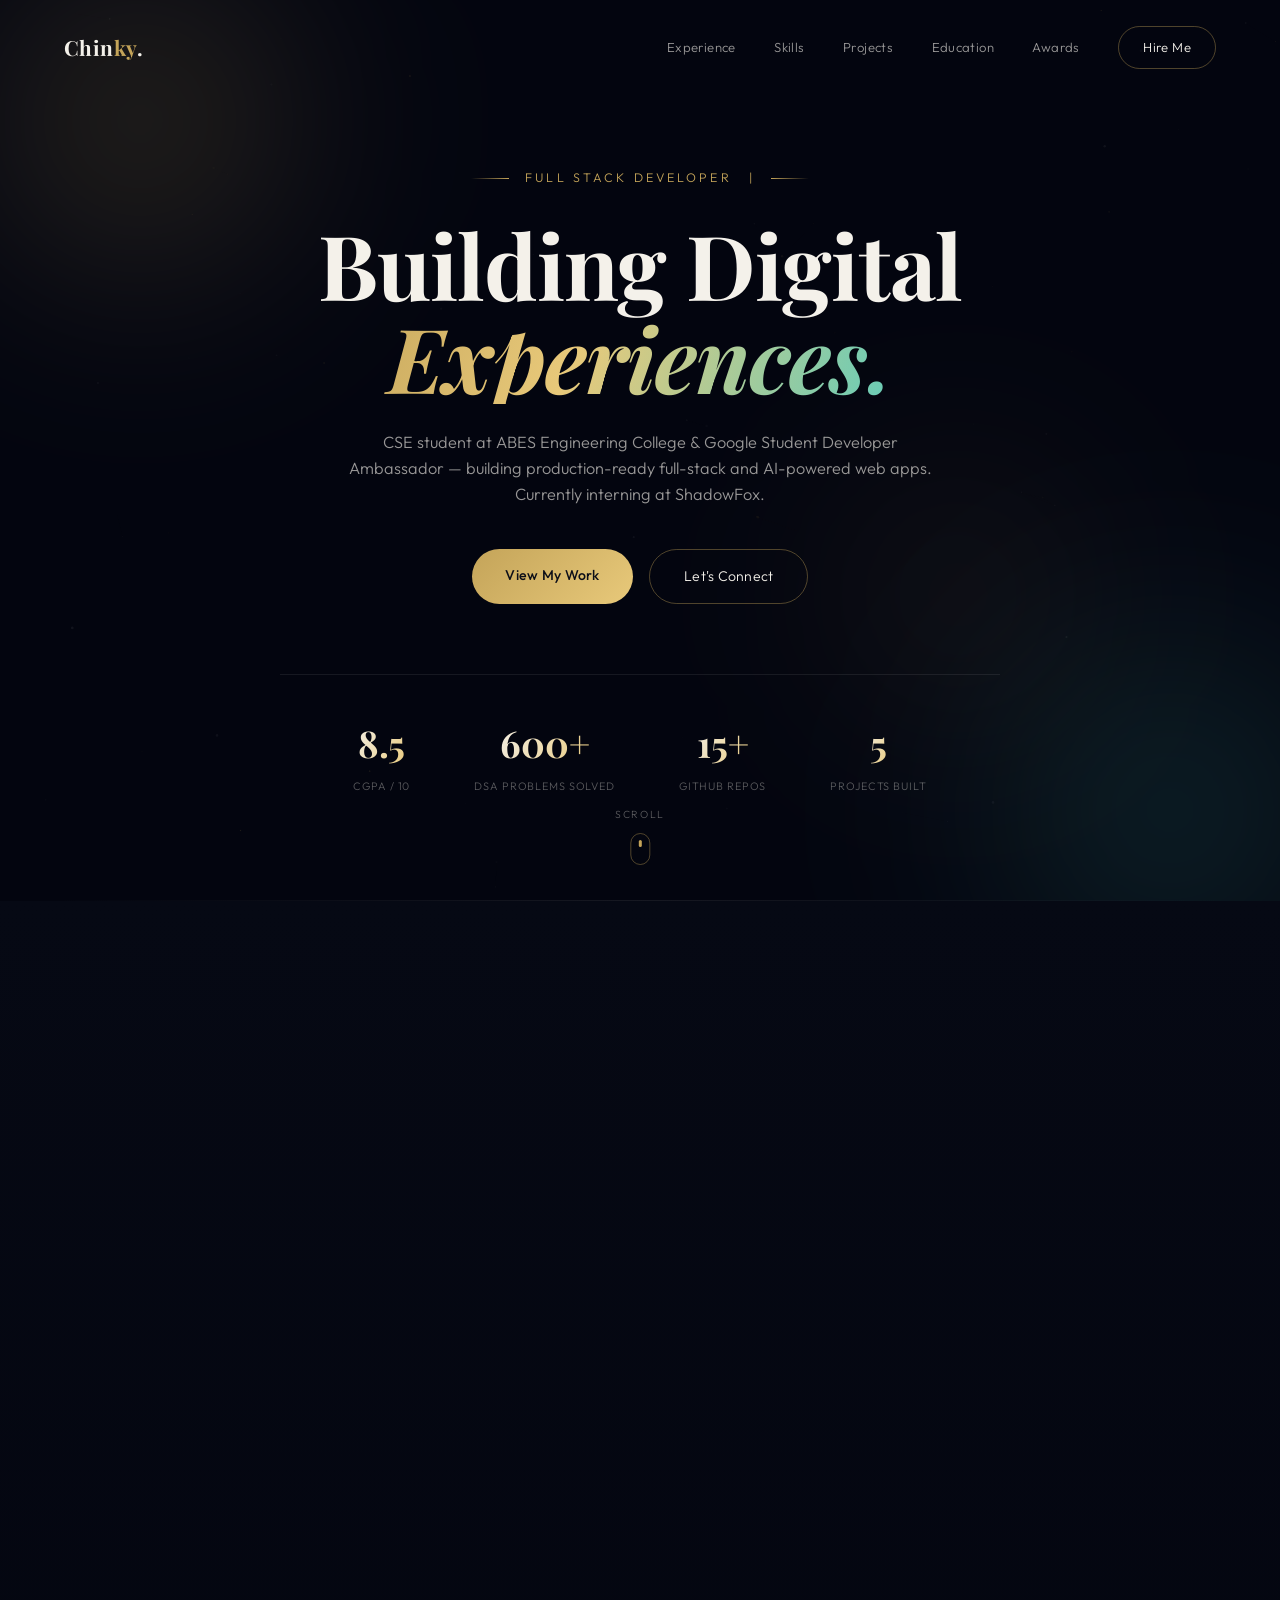
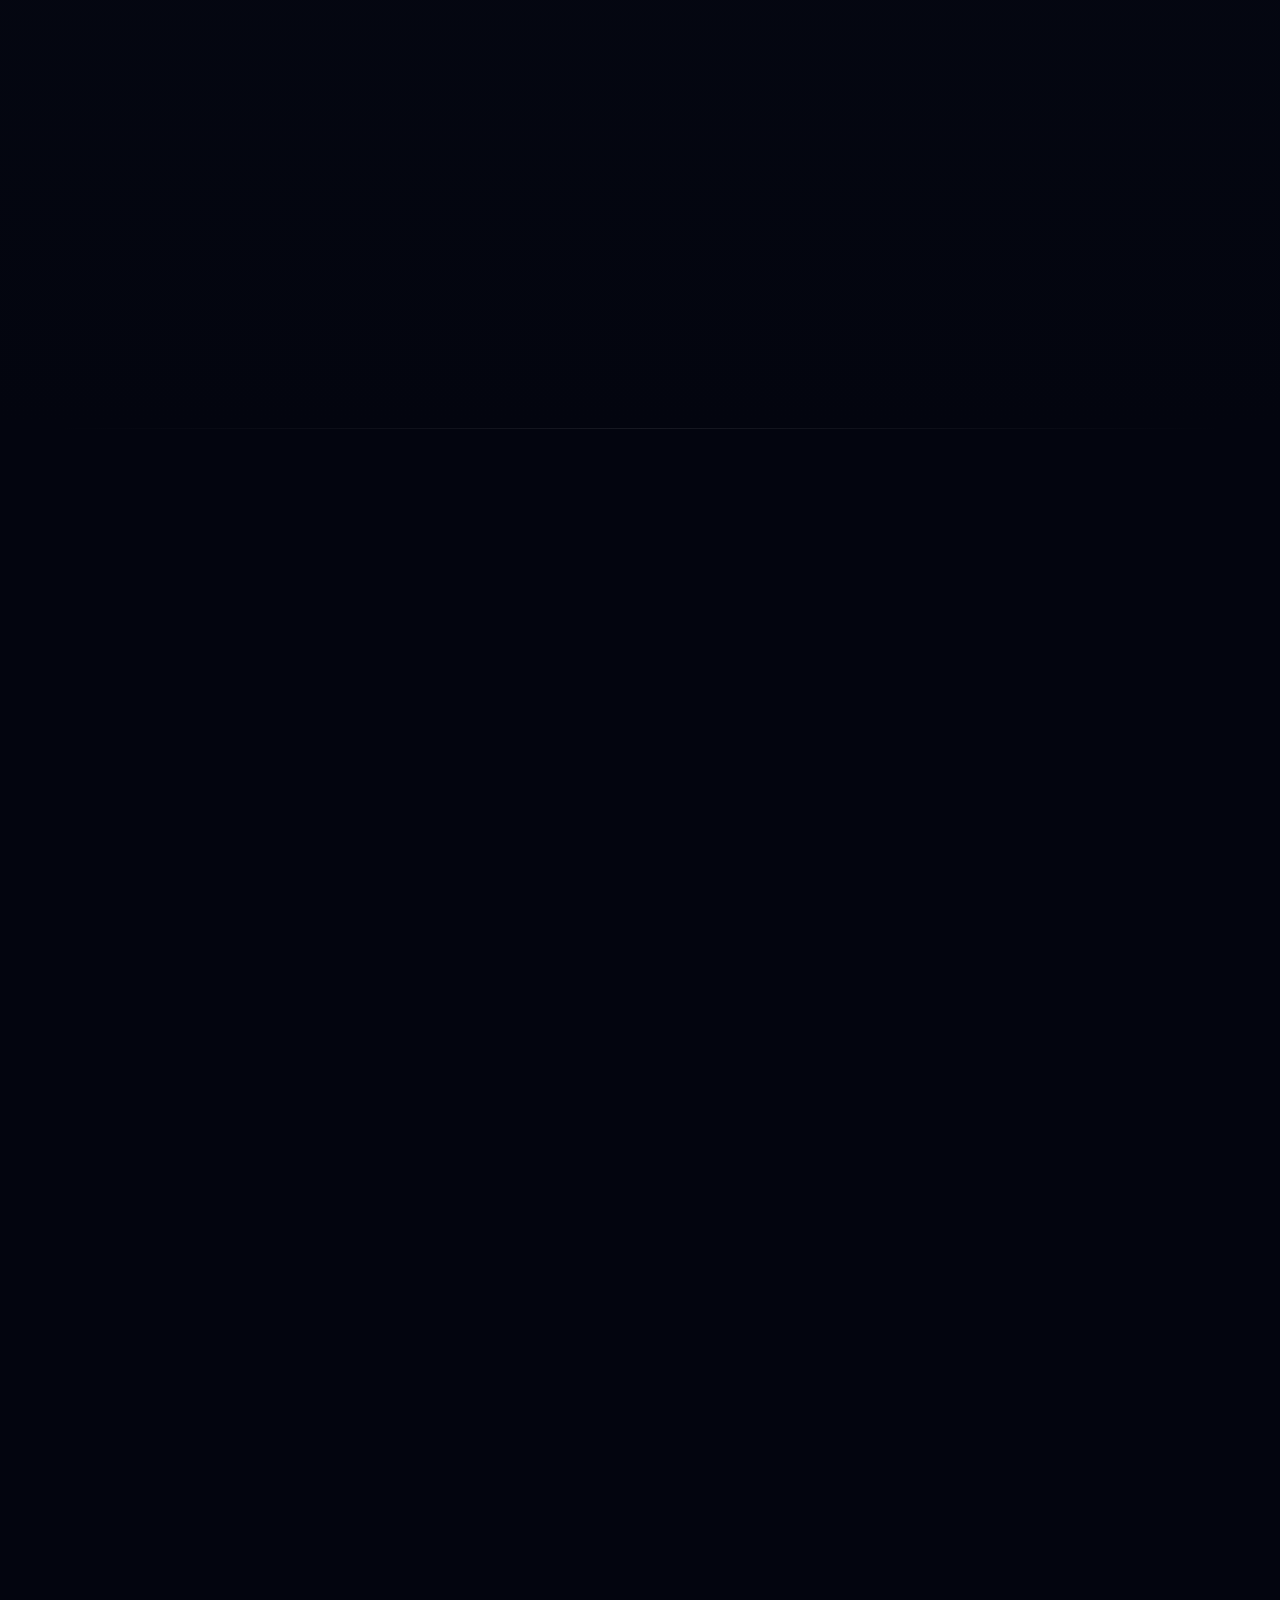
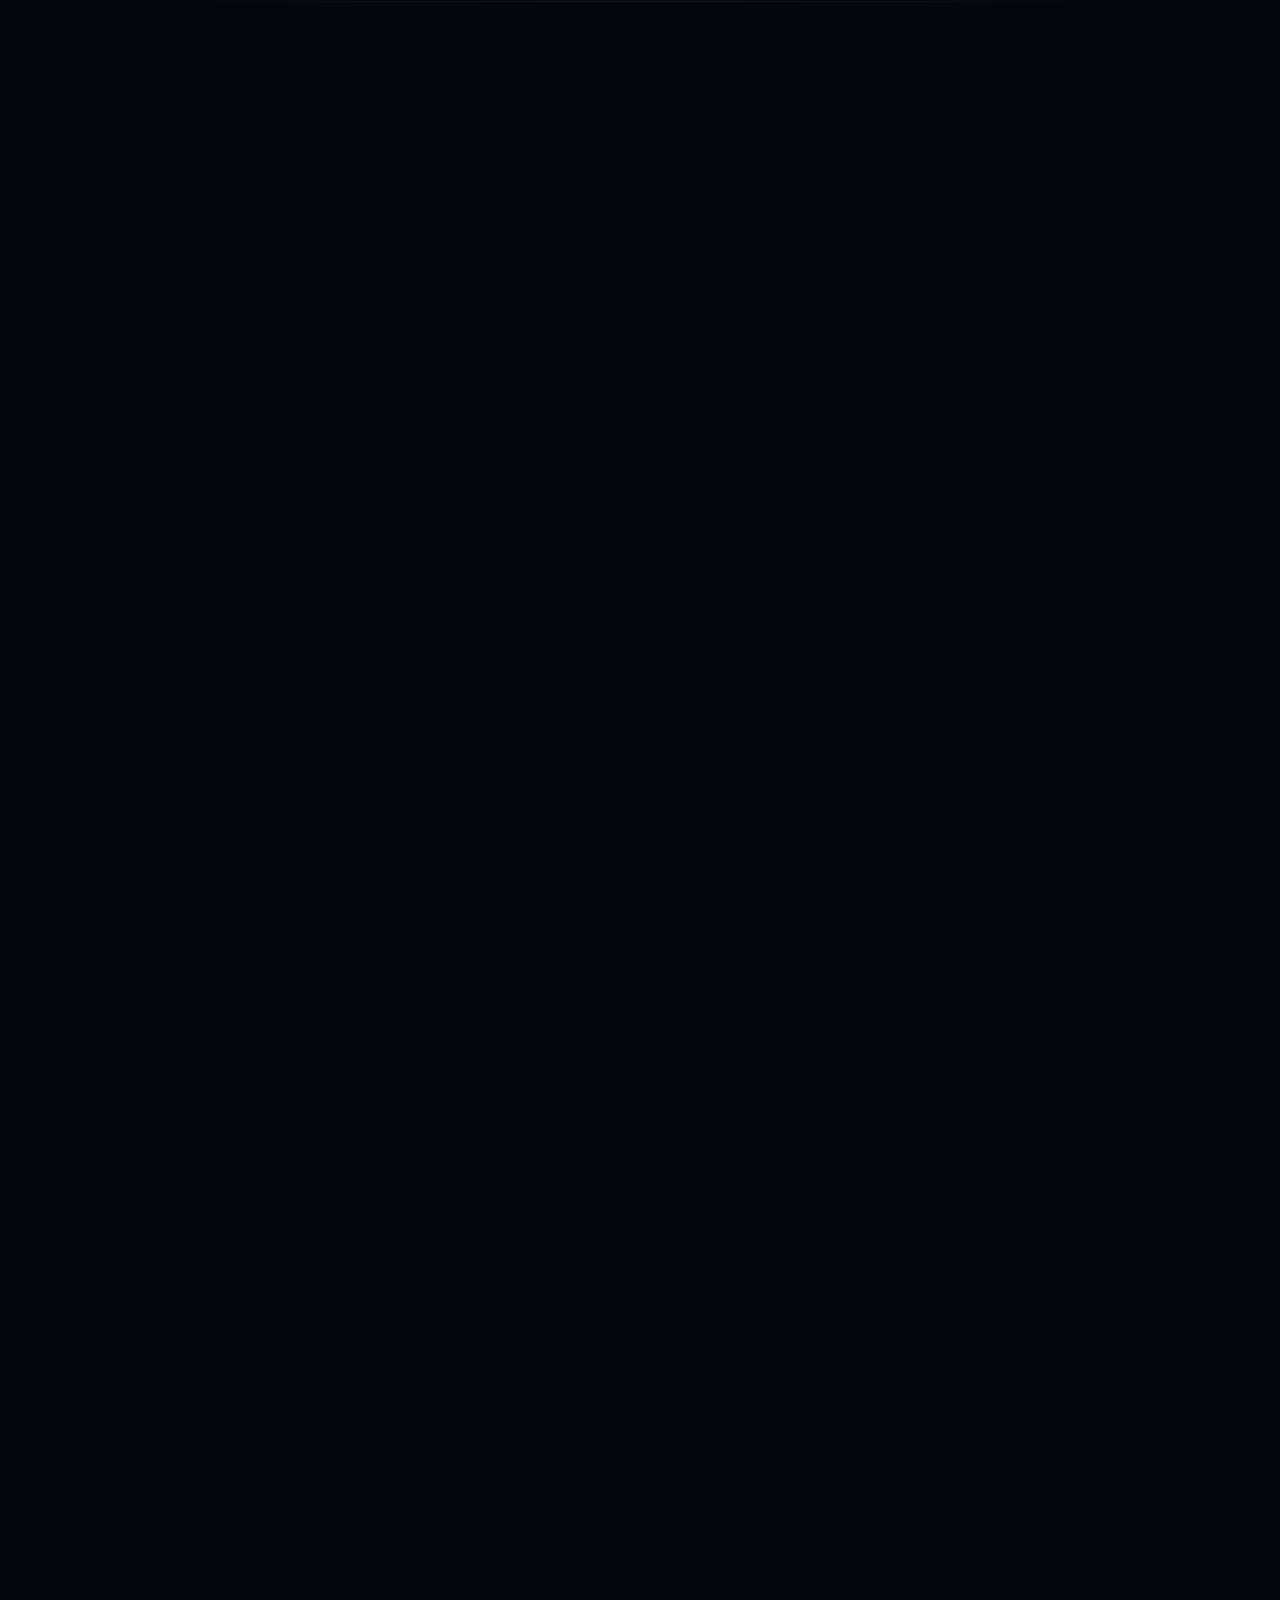
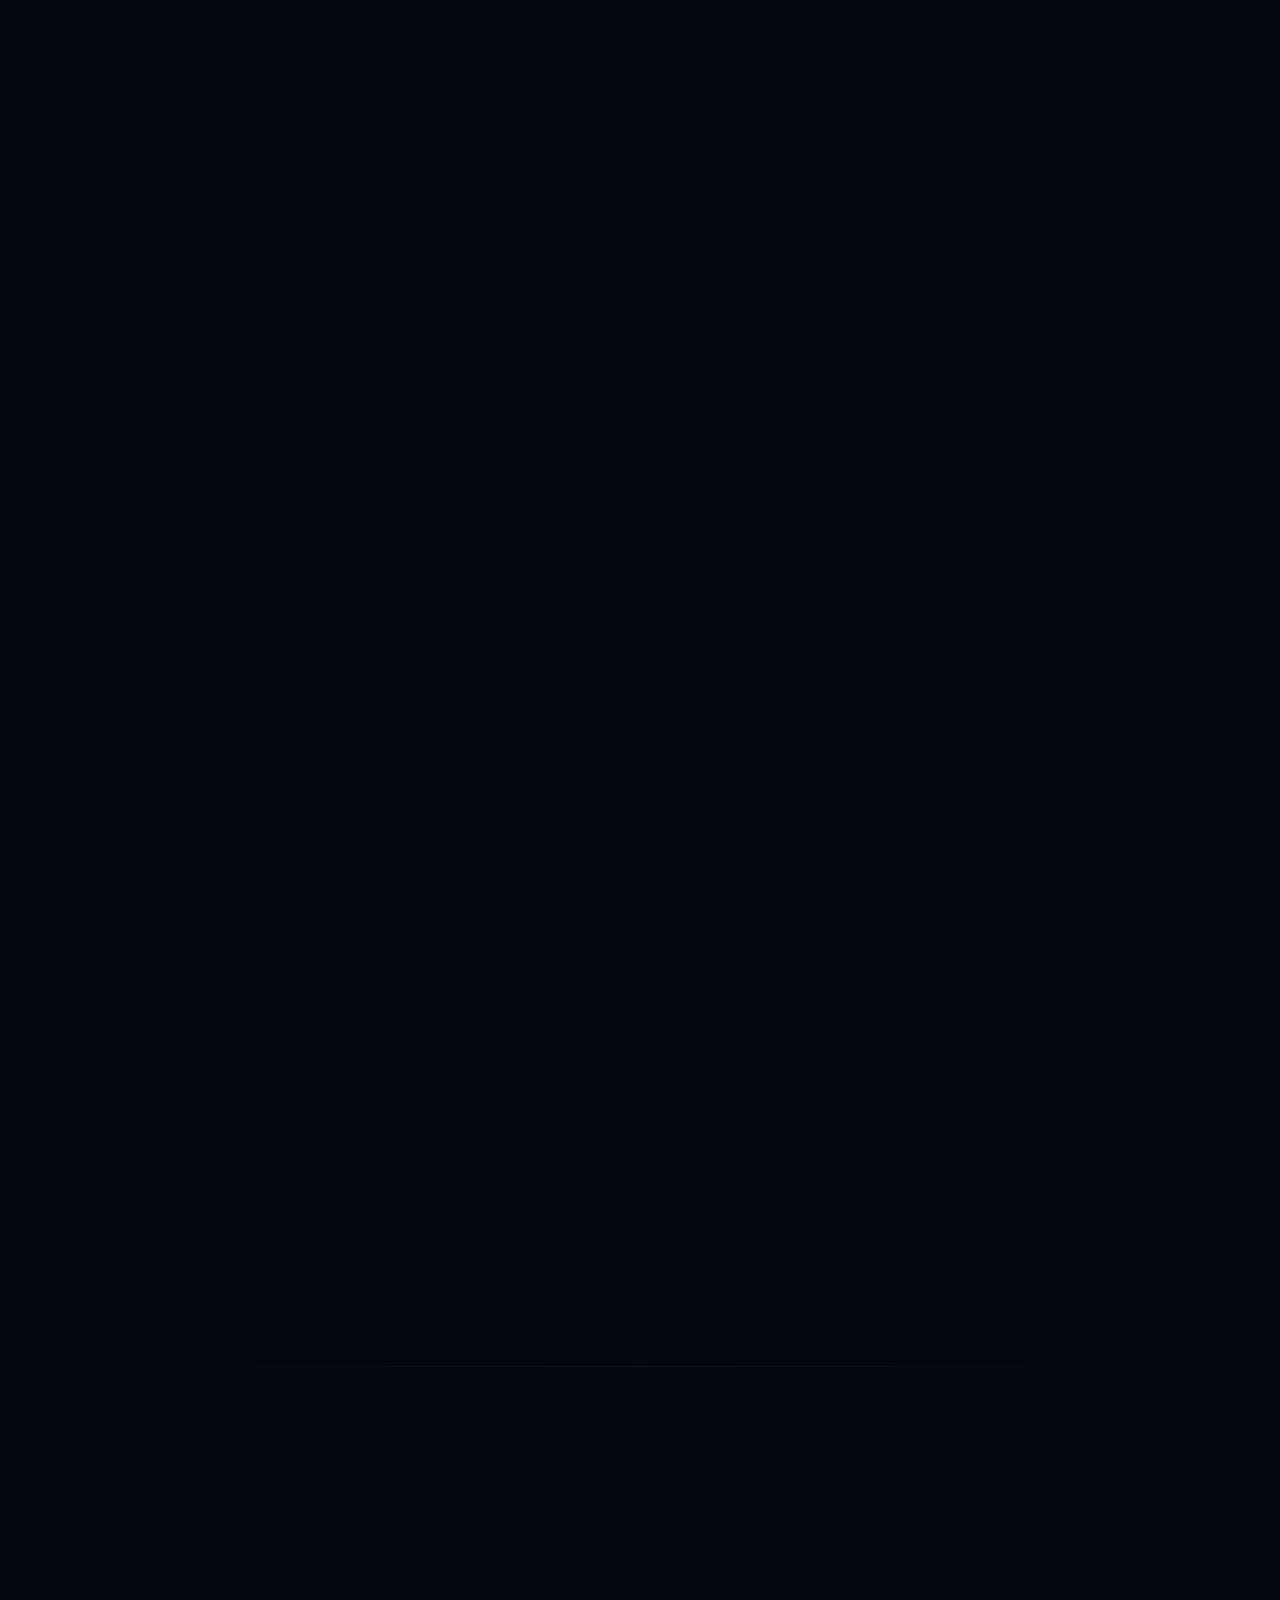
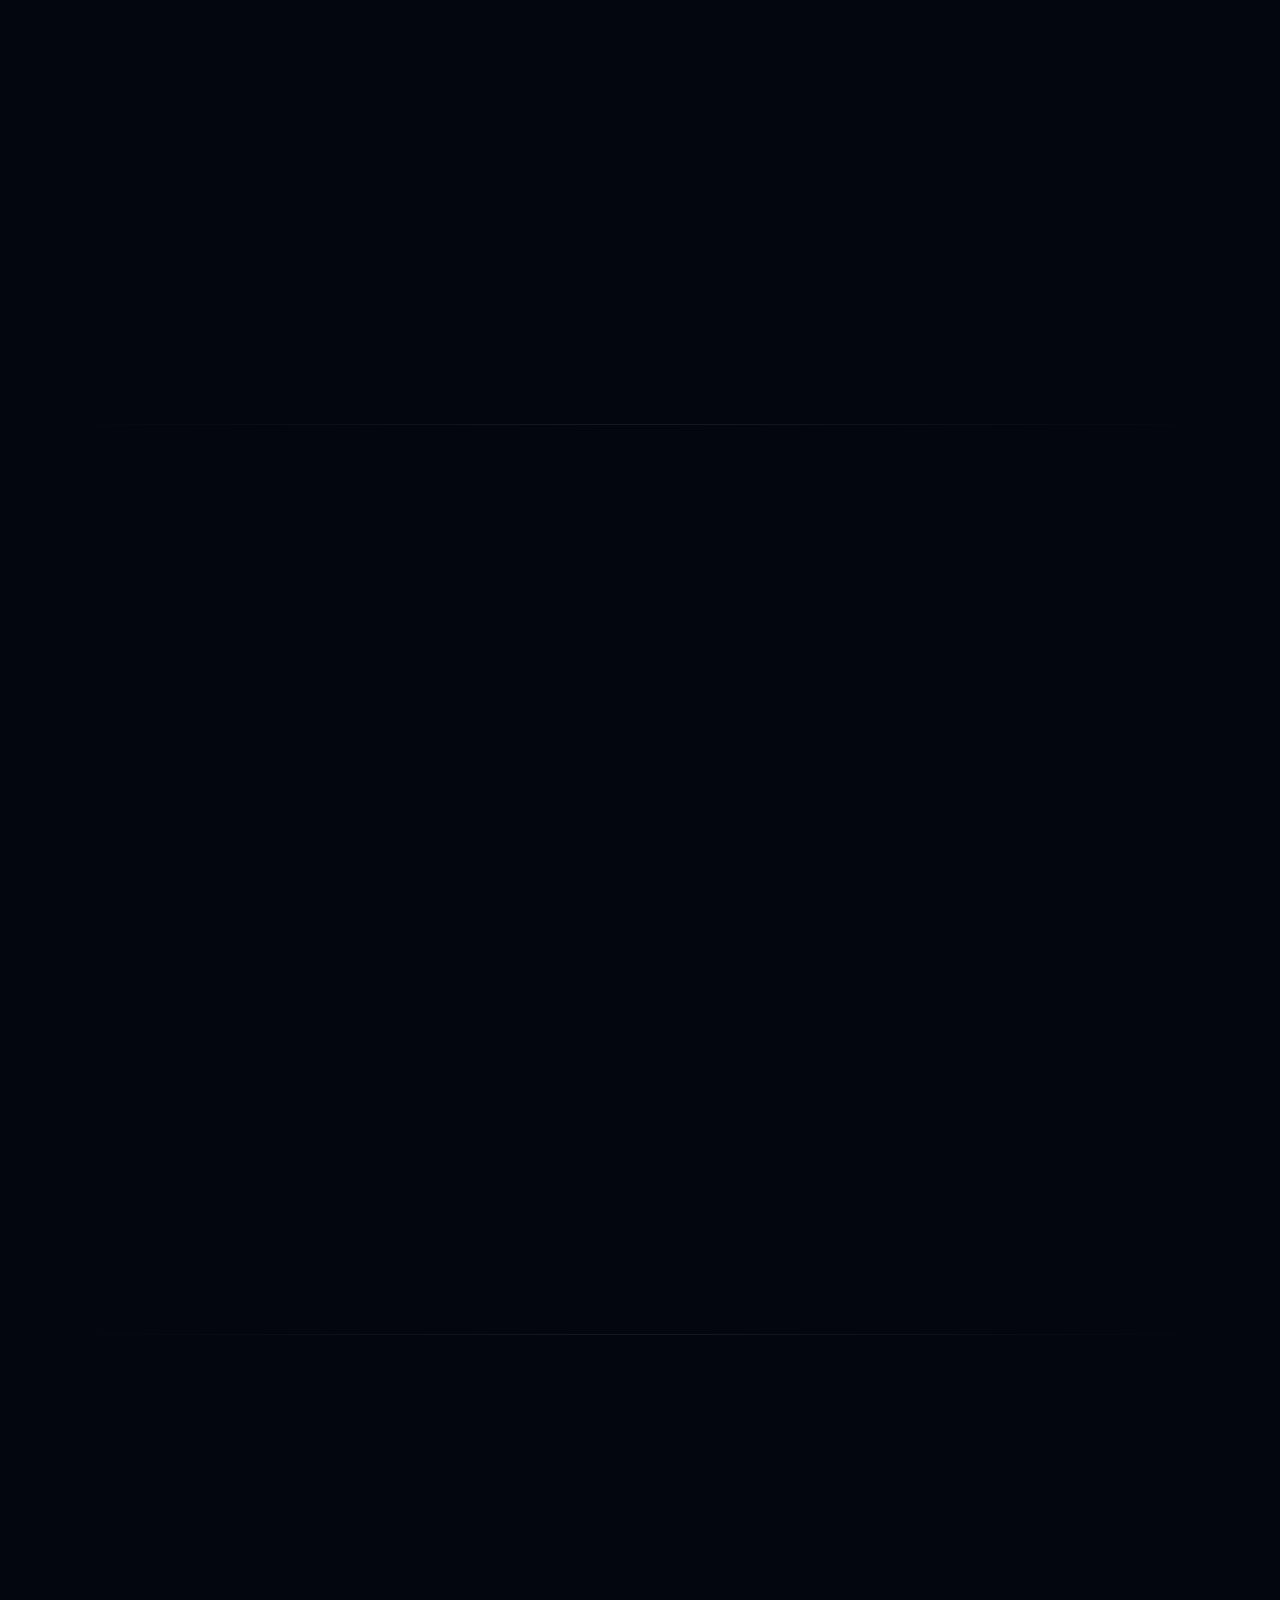
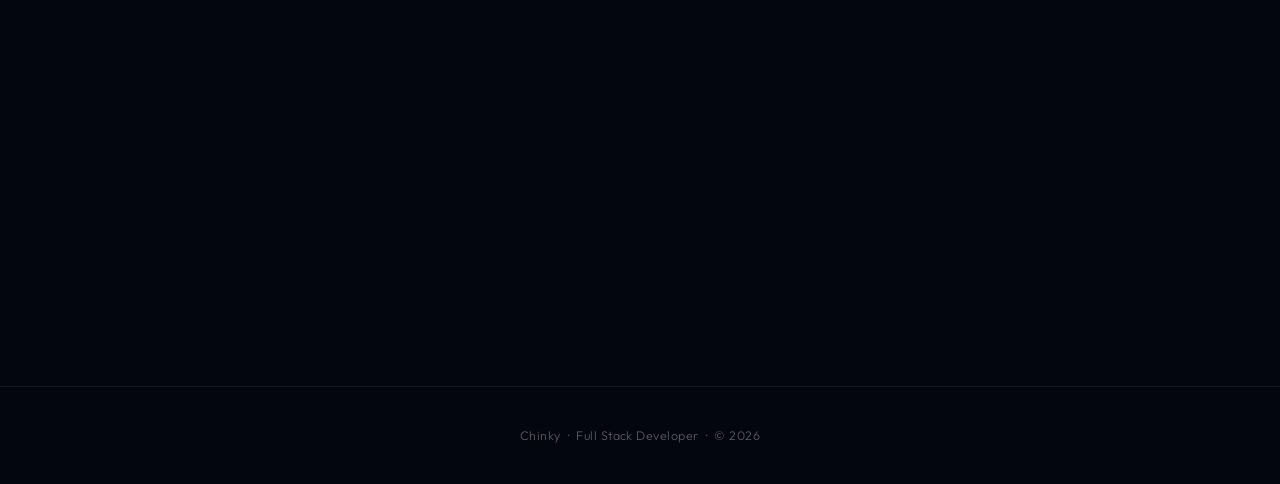
==== commit 562ad2f9: "adding details completely" ====
--- a/ShadowFox/Portfolio/index1.html
+++ b/ShadowFox/Portfolio/index1.html
@@ -50,7 +50,7 @@
   <a href="#projects" class="mobile-link">Projects</a>
   <a href="#education" class="mobile-link">Education</a>
   <a href="#achievements" class="mobile-link">Awards</a>
-  <a href="#contact" class="mobile-link mobile-cta">Hire Me</a>
+  <a href="#contact" class="mobile-link mobile-link-cta">Hire Me</a>
 </div>
 
 <!-- HERO -->
@@ -105,86 +105,49 @@
         <p class="section-kicker">Where I've Worked</p>
         <h2 class="section-title">Experience</h2>
       </div>
-
       <div class="exp-list">
-
-        <!-- ShadowFox -->
         <div class="exp-card reveal">
           <div class="exp-left">
             <span class="exp-date">Jun 2026 — Present</span>
+            <div class="exp-logo">
+              <img src="./images/shadowfox.png" alt="ShadowFox">
+            </div>
             <div class="exp-line"></div>
           </div>
-
           <div class="exp-right">
             <div class="exp-badge-row">
               <span class="proj-badge">Internship</span>
               <span class="proj-badge">Remote</span>
             </div>
-
             <h3 class="exp-role">Web Development Intern</h3>
-
-            <div class="exp-company">
-              <img
-                src="./images/shadowfox.png"
-                alt="ShadowFox Logo"
-                class="company-logo"
-              />
-              <span>ShadowFox</span>
-            </div>
-
-            <ul class="proj-desc">
-              <li>
-                Building and deploying real-world full-stack web projects under
-                a structured virtual internship focused on production-grade
-                development practices.
-              </li>
-              <li>
-                Gained hands-on exposure to REST API design, frontend
-                integration, and deployment workflows aligned with industry
-                standards.
-              </li>
-            </ul>
-          </div>
-        </div>
-
-        <!-- Google -->
+            <p class="exp-company">ShadowFox</p>
+            <ul class="proj-desc">
+              <li>Building and deploying real-world full-stack web projects under a structured virtual internship focused on production-grade development practices.</li>
+              <li>Gained hands-on exposure to REST API design, frontend integration, and deployment workflows aligned with industry standards.</li>
+            </ul>
+          </div>
+        </div>
         <div class="exp-card reveal reveal-delay-1">
           <div class="exp-left">
             <span class="exp-date">May 2026 — Present</span>
+            <div class="exp-logo">
+              <img src="./images/google.png" alt="Google">
+            </div>
             <div class="exp-line"></div>
           </div>
-
           <div class="exp-right">
             <div class="exp-badge-row">
               <span class="proj-badge">Ambassador</span>
               <span class="proj-badge">On-Campus</span>
             </div>
-
             <h3 class="exp-role">Google Student Developer Ambassador</h3>
-
-            <div class="exp-company">
-              <img
-                src="./images/google.png"
-                alt="Google Logo"
-                class="company-logo"
-              />
-              <span>Google</span>
-            </div>
-
-            <ul class="proj-desc">
-              <li>
-                Grew on-campus developer community to 200+ students by
-                organizing workshops on Google Cloud, Firebase, and Google AI
-                tools.
-              </li>
-              <li>
-                Delivered 5+ technical talks and demos; mentored peers on Google
-                Cloud certifications and industry-ready skill development.
-              </li>
-            </ul>
-          </div>
-        </div>
-
+            <p class="exp-company">Google</p>
+            <ul class="proj-desc">
+              <li>Grew on-campus developer community to 200+ students by organizing workshops on Google Cloud, Firebase, and Google AI tools.</li>
+              <li>Delivered 5+ technical talks and demos; mentored peers on Google Cloud certifications and industry-ready skill development.</li>
+            </ul>
+          </div>
+        </div>
       </div>
     </div>
   </div>
@@ -307,14 +270,12 @@
             </ul>
           </div>
           <div class="proj-visual">
-            <div class="proj-mockup">
-                          <a href="https://github.com/Chinky29/future-job-shield" target="_blank" rel="noopener" class="proj-mockup proj-mockup-link">
+            <a href="https://github.com/Chinky29/future-job-shield" target="_blank" rel="noopener" class="proj-mockup proj-mockup-link">
               <img src="./images/trusthire.png" alt="TrustHire Platform" onerror="this.style.display='none';this.nextElementSibling.style.display='flex'">
               <div class="proj-mockup-fallback">🌸</div>
               <div class="proj-mockup-glow"></div>
               <div class="proj-mockup-overlay"><span>View on GitHub ↗</span></div>
             </a>
-            </div>
             <div class="proj-stack-wrap">
               <div class="proj-stack-title">Tech Stack</div>
               <div class="proj-techs">
@@ -344,14 +305,12 @@
             </ul>
           </div>
           <div class="proj-visual">
-            <div class="proj-mockup">
-              <a href="https://github.com/Chinky29/EliteHer" target="_blank" rel="noopener" class="proj-mockup proj-mockup-link">
+            <a href="https://github.com/Chinky29/EliteHer" target="_blank" rel="noopener" class="proj-mockup proj-mockup-link">
               <img src="./images/aura.png" alt="AuraCycle App" onerror="this.style.display='none';this.nextElementSibling.style.display='flex'">
               <div class="proj-mockup-fallback">🌸</div>
               <div class="proj-mockup-glow"></div>
               <div class="proj-mockup-overlay"><span>View on GitHub ↗</span></div>
-</a>
-            </div>
+            </a>
             <div class="proj-stack-wrap">
               <div class="proj-stack-title">Tech Stack</div>
               <div class="proj-techs">
@@ -366,6 +325,7 @@
           </div>
         </div>
 
+        <!-- OptiStay — no GitHub link yet, deployment in progress -->
         <div class="proj-card reveal reveal-delay-2" id="p3">
           <div class="proj-info">
             <div class="proj-num-badge">03</div>
@@ -381,10 +341,11 @@
             </ul>
           </div>
           <div class="proj-visual">
-            <div class="proj-mockup">
+            <div class="proj-mockup proj-mockup-wip">
               <img src="./images/optistay.png" alt="OptiStay Platform" onerror="this.style.display='none';this.nextElementSibling.style.display='flex'">
               <div class="proj-mockup-fallback">🏠</div>
               <div class="proj-mockup-glow"></div>
+              <div class="proj-mockup-overlay proj-mockup-overlay-wip"><span>🚧 Coming Soon</span></div>
             </div>
             <div class="proj-stack-wrap">
               <div class="proj-stack-title">Tech Stack</div>
@@ -415,15 +376,12 @@
             </ul>
           </div>
           <div class="proj-visual">
-            <div class="proj-mockup">
-              
-              <a href="https://github.com/Chinky29/Simon-Says-Game" target="_blank" rel="noopener" class="proj-mockup proj-mockup-link">
+            <a href="https://github.com/Chinky29/Simon-Says-Game" target="_blank" rel="noopener" class="proj-mockup proj-mockup-link">
               <img src="./images/SIMON.png" alt="Simon Says Game" onerror="this.style.display='none';this.nextElementSibling.style.display='flex'">
-              <div class="proj-mockup-fallback">🌸</div>
+              <div class="proj-mockup-fallback">🎮</div>
               <div class="proj-mockup-glow"></div>
               <div class="proj-mockup-overlay"><span>View on GitHub ↗</span></div>
             </a>
-            </div>
             <div class="proj-stack-wrap">
               <div class="proj-stack-title">Tech Stack</div>
               <div class="proj-techs">
@@ -451,15 +409,12 @@
             </ul>
           </div>
           <div class="proj-visual">
-            <div class="proj-mockup">
-
-              <a href="https://github.com/Chinky29/Spotify-Clone" target="_blank" rel="noopener" class="proj-mockup proj-mockup-link">
+            <a href="https://github.com/Chinky29/Spotify-Clone" target="_blank" rel="noopener" class="proj-mockup proj-mockup-link">
               <img src="./images/spotify.png" alt="Spotify Clone" onerror="this.style.display='none';this.nextElementSibling.style.display='flex'">
-              <div class="proj-mockup-fallback">🌸</div>
+              <div class="proj-mockup-fallback">🎵</div>
               <div class="proj-mockup-glow"></div>
               <div class="proj-mockup-overlay"><span>View on GitHub ↗</span></div>
             </a>
-            </div>
             <div class="proj-stack-wrap">
               <div class="proj-stack-title">Tech Stack</div>
               <div class="proj-techs">
@@ -577,7 +532,7 @@
 </section>
 
 <footer>
-  <p>Chinky &nbsp;·&nbsp; Full Stack Developer &nbsp;·&nbsp; © 2025</p>
+  <p>Chinky &nbsp;·&nbsp; Full Stack Developer &nbsp;·&nbsp; © 2026</p>
 </footer>
 
 <script src="script.js"></script>
--- a/ShadowFox/Portfolio/style.css
+++ b/ShadowFox/Portfolio/style.css
@@ -2,637 +2,519 @@
    TOKENS & RESET
 ═══════════════════════════════════════════ */
 :root {
-  --bg:        #03050f;
-  --bg2:       #060914;
-  --surface:   rgba(255,255,255,0.035);
-  --border:    rgba(255,255,255,0.08);
-  --border-h:  rgba(196,164,89,0.4);
-  --ink:       #f0eee8;
-  --ink2:      rgba(240,238,232,0.55);
-  --gold:      #c4a459;
-  --gold2:     #e8cc8a;
-  --gold-glow: rgba(196,164,89,0.15);
-  --teal:      #4ecdc4;
-  --ease:      cubic-bezier(.16,1,.3,1);
-  --ease2:     cubic-bezier(.25,.46,.45,.94);
-}
-*,*::before,*::after { box-sizing: border-box; margin: 0; padding: 0; }
-html { scroll-behavior: smooth; font-size: 16px; }
+  --bg: #03050f;
+  --bg2: #060914;
+  --surface: rgba(255,255,255,0.035);
+  --surface-h: rgba(255,255,255,0.065);
+  --border: rgba(255,255,255,0.08);
+  --border-h: rgba(196,164,89,0.4);
+  --ink: #f4f1ea;
+  --ink-dim: rgba(244,241,234,0.62);
+  --ink-faint: rgba(244,241,234,0.36);
+  --gold: #c4a459;
+  --gold2: #e8c97a;
+  --teal: #4ecdc4;
+  --radius: 20px;
+  --radius-sm: 12px;
+  --maxw: 1180px;
+  --ease: cubic-bezier(.4,0,.2,1);
+  --ease2: cubic-bezier(.16,1,.3,1);
+}
+
+* { margin: 0; padding: 0; box-sizing: border-box; }
+
+html { scroll-behavior: smooth; }
+
 body {
-  background: var(--bg); color: var(--ink);
-  font-family: 'Outfit', sans-serif; font-weight: 300;
-  line-height: 1.6; overflow-x: hidden;
-  -webkit-font-smoothing: antialiased; cursor: none;
-}
+  background: var(--bg);
+  color: var(--ink);
+  font-family: 'Outfit', sans-serif;
+  font-weight: 300;
+  line-height: 1.6;
+  overflow-x: hidden;
+  position: relative;
+}
+
+h1, h2, h3, h4 { font-family: 'Playfair Display', serif; font-weight: 700; }
+
 a { color: inherit; text-decoration: none; }
 ul { list-style: none; }
-section { position: relative; }
+img { max-width: 100%; display: block; }
+button { font-family: inherit; cursor: pointer; background: none; border: none; color: inherit; }
+
+::selection { background: var(--gold); color: var(--bg); }
+
+::-webkit-scrollbar { width: 9px; }
+::-webkit-scrollbar-track { background: var(--bg); }
+::-webkit-scrollbar-thumb { background: linear-gradient(var(--gold), var(--teal)); border-radius: 10px; }
+
+:focus-visible { outline: 2px solid var(--gold); outline-offset: 3px; border-radius: 4px; }
 
 /* ═══════════════════════════════════════════
    LOADER
 ═══════════════════════════════════════════ */
 #loader {
   position: fixed; inset: 0; z-index: 9999;
-  background: var(--bg); display: flex; align-items: center; justify-content: center;
-  flex-direction: column; gap: 1.5rem;
-  transition: opacity .8s var(--ease), transform .8s var(--ease);
-}
-#loader.out { opacity: 0; pointer-events: none; transform: scale(1.04); }
+  background: var(--bg);
+  display: flex; flex-direction: column; align-items: center; justify-content: center; gap: 1.4rem;
+  transition: opacity .7s var(--ease2), visibility .7s var(--ease2);
+}
+#loader.out { opacity: 0; visibility: hidden; pointer-events: none; }
 .loader-logo {
-  font-family: 'Playfair Display', serif; font-size: 3rem; font-weight: 700;
-  letter-spacing: .05em; color: var(--gold);
-  animation: loaderPulse 1.4s ease-in-out infinite;
-}
-@keyframes loaderPulse { 0%,100%{opacity:.4;transform:scale(.98)} 50%{opacity:1;transform:scale(1)} }
-.loader-bar { width: 160px; height: 1px; background: rgba(196,164,89,.2); position: relative; overflow: hidden; }
+  font-family: 'Playfair Display', serif; font-weight: 900; font-size: 2.2rem;
+  letter-spacing: .04em; color: var(--ink);
+  background: linear-gradient(120deg, var(--gold), var(--teal));
+  -webkit-background-clip: text; background-clip: text; color: transparent;
+  animation: loaderPulse 1.6s ease infinite;
+}
+@keyframes loaderPulse { 0%,100% { opacity: .55; } 50% { opacity: 1; } }
+.loader-bar { width: 160px; height: 2px; background: var(--border); border-radius: 2px; overflow: hidden; }
 .loader-bar-fill {
-  position: absolute; left: 0; top: 0; height: 100%;
-  background: linear-gradient(90deg, transparent, var(--gold), transparent);
-  width: 40%; animation: loaderSlide 1.2s ease-in-out infinite;
-}
-@keyframes loaderSlide { from{left:-40%} to{left:140%} }
+  width: 0%; height: 100%; background: linear-gradient(90deg, var(--gold), var(--teal));
+  animation: loaderFill 1.5s var(--ease2) forwards;
+}
+@keyframes loaderFill { from { width: 0%; } to { width: 100%; } }
 
 /* ═══════════════════════════════════════════
    CUSTOM CURSOR
 ═══════════════════════════════════════════ */
-#cur {
-  position: fixed; width: 10px; height: 10px;
-  background: var(--gold); border-radius: 50%;
-  pointer-events: none; z-index: 8888;
-  transform: translate(-50%,-50%);
-  transition: transform .12s, width .3s, height .3s, background .3s;
-  mix-blend-mode: screen;
-}
+#cur, #cur-ring {
+  position: fixed; top: 0; left: 0; z-index: 9998;
+  pointer-events: none; border-radius: 50%;
+  transform: translate(-50%, -50%);
+  will-change: transform;
+}
+#cur { width: 6px; height: 6px; background: var(--gold); }
 #cur-ring {
-  position: fixed; width: 40px; height: 40px;
-  border: 1px solid rgba(196,164,89,.5); border-radius: 50%;
-  pointer-events: none; z-index: 8887;
-  transform: translate(-50%,-50%);
-  transition: width .4s var(--ease), height .4s var(--ease), opacity .3s, border-color .3s;
-}
-.cursor-expand #cur { width: 60px; height: 60px; background: rgba(196,164,89,.12); }
-.cursor-expand #cur-ring { width: 70px; height: 70px; border-color: rgba(196,164,89,.8); }
-
-/* ═══════════════════════════════════════════
-   CANVAS PARTICLES
-═══════════════════════════════════════════ */
-#particles { position: fixed; inset: 0; z-index: 0; pointer-events: none; }
-
-/* ═══════════════════════════════════════════
-   GRADIENT ORBS
-═══════════════════════════════════════════ */
+  width: 34px; height: 34px; border: 1px solid var(--border-h);
+  transition: width .25s var(--ease2), height .25s var(--ease2), border-color .25s;
+}
+#cur-ring.cur-hover { width: 56px; height: 56px; border-color: var(--gold); background: rgba(196,164,89,.06); }
+body.no-cursor #cur, body.no-cursor #cur-ring { display: none; }
+@media (hover: hover) and (pointer: fine) { body:not(.no-cursor) { cursor: none; } body:not(.no-cursor) a, body:not(.no-cursor) button { cursor: none; } }
+
+/* ═══════════════════════════════════════════
+   BACKGROUND — PARTICLES & ORBS
+═══════════════════════════════════════════ */
+#particles {
+  position: fixed; inset: 0; z-index: 0; pointer-events: none;
+  opacity: .55;
+}
 .orb {
-  position: fixed; border-radius: 50%; filter: blur(100px);
-  pointer-events: none; z-index: 1; opacity: .55;
-  animation: orbFloat 12s ease-in-out infinite alternate;
-}
-.orb1 { width:600px;height:600px;background:radial-gradient(circle,rgba(196,164,89,.18),transparent 70%);top:-200px;right:-150px;animation-delay:0s; }
-.orb2 { width:500px;height:500px;background:radial-gradient(circle,rgba(78,205,196,.1),transparent 70%);bottom:-150px;left:-100px;animation-delay:-5s; }
-.orb3 { width:400px;height:400px;background:radial-gradient(circle,rgba(196,164,89,.08),transparent 70%);top:50%;left:50%;animation-delay:-9s; }
-@keyframes orbFloat {
-  from { transform: translate(0,0) scale(1); }
-  to   { transform: translate(40px,30px) scale(1.08); }
-}
+  position: fixed; z-index: 0; border-radius: 50%;
+  filter: blur(90px); pointer-events: none; mix-blend-mode: screen;
+  will-change: transform;
+}
+.orb1 { width: 480px; height: 480px; top: -120px; left: -100px; background: radial-gradient(circle, rgba(196,164,89,.22), transparent 70%); }
+.orb2 { width: 540px; height: 540px; bottom: -180px; right: -160px; background: radial-gradient(circle, rgba(78,205,196,.16), transparent 70%); }
+.orb3 { width: 380px; height: 380px; top: 45%; left: 60%; background: radial-gradient(circle, rgba(196,164,89,.1), transparent 70%); }
+
+section, nav, footer, .mobile-menu, .mobile-overlay { position: relative; z-index: 2; }
 
 /* ═══════════════════════════════════════════
    NAV
 ═══════════════════════════════════════════ */
-nav {
-  position: fixed; top: 0; left: 0; right: 0; z-index: 500;
-  padding: 1.2rem 3rem;
+#nav {
+  position: fixed; top: 0; left: 0; right: 0; z-index: 1000;
   display: flex; align-items: center; justify-content: space-between;
-  transition: background .5s, backdrop-filter .5s, border-bottom .5s;
-}
-nav.solid {
-  background: rgba(3,5,15,.85); backdrop-filter: blur(20px) saturate(180%);
-  border-bottom: 1px solid var(--border);
-}
-.nav-logo {
-  font-family: 'Playfair Display', serif; font-size: 1.6rem; font-weight: 700;
-  letter-spacing: .03em; color: var(--ink);
-}
+  padding: 1.6rem clamp(1.5rem, 5vw, 4rem);
+  transition: background .4s var(--ease), border-color .4s var(--ease), padding .4s var(--ease);
+  border-bottom: 1px solid transparent;
+}
+#nav.scrolled {
+  background: rgba(3,5,15,.78); backdrop-filter: blur(16px);
+  border-bottom: 1px solid var(--border); padding: 1.1rem clamp(1.5rem, 5vw, 4rem);
+}
+.nav-logo { font-family: 'Playfair Display', serif; font-weight: 700; font-size: 1.3rem; letter-spacing: .02em; }
 .nav-logo span { color: var(--gold); }
-.nav-links { display: flex; gap: 2.5rem; align-items: center; }
+.nav-links { display: flex; align-items: center; gap: 2.4rem; }
 .nav-links a {
-  font-size: .72rem; letter-spacing: .14em; text-transform: uppercase;
-  font-weight: 400; color: var(--ink2);
-  position: relative; padding-bottom: 3px; transition: color .25s;
+  position: relative; font-size: .82rem; letter-spacing: .03em; color: var(--ink-dim);
+  transition: color .3s;
 }
 .nav-links a::after {
-  content: ''; position: absolute; bottom: 0; left: 0; right: 0;
-  height: 1px; background: var(--gold);
-  transform: scaleX(0); transform-origin: center;
-  transition: transform .35s var(--ease2);
+  content: ''; position: absolute; left: 0; bottom: -6px; width: 100%; height: 1px;
+  background: var(--gold); transform: scaleX(0); transform-origin: left; transition: transform .3s var(--ease2);
 }
 .nav-links a:hover { color: var(--ink); }
 .nav-links a:hover::after { transform: scaleX(1); }
 .nav-links a.nav-active { color: var(--gold); }
 .nav-links a.nav-active::after { transform: scaleX(1); }
 .nav-btn {
-  font-size: .7rem; letter-spacing: .14em; text-transform: uppercase; font-weight: 500;
-  color: var(--bg); background: var(--gold);
-  padding: .6rem 1.6rem; border-radius: 100px;
-  transition: all .3s var(--ease2); border: 1px solid var(--gold);
-}
-.nav-btn:hover { background: transparent; color: var(--gold); }
-.nav-btn.nav-active { color: var(--bg) !important; }
-.nav-btn.nav-active::after { display: none; }
-
-/* Hamburger */
+  padding: .65rem 1.5rem !important; border: 1px solid var(--border-h); border-radius: 999px;
+  color: var(--ink) !important;
+}
+.nav-btn::after { display: none; }
+.nav-btn:hover { background: var(--gold); color: var(--bg) !important; border-color: var(--gold); }
+
 .nav-hamburger {
-  display: none; flex-direction: column; gap: 5px;
-  background: none; border: none; cursor: pointer; padding: 4px; z-index: 600;
+  display: none; flex-direction: column; justify-content: center; gap: 5px;
+  width: 34px; height: 34px; z-index: 1100;
 }
 .nav-hamburger span {
-  display: block; width: 24px; height: 1.5px; background: var(--ink);
-  transition: all .35s var(--ease2); transform-origin: center;
+  display: block; width: 100%; height: 1.5px; background: var(--ink);
+  transition: transform .35s var(--ease2), opacity .25s;
 }
 .nav-hamburger.open span:nth-child(1) { transform: translateY(6.5px) rotate(45deg); }
-.nav-hamburger.open span:nth-child(2) { opacity: 0; transform: scaleX(0); }
+.nav-hamburger.open span:nth-child(2) { opacity: 0; }
 .nav-hamburger.open span:nth-child(3) { transform: translateY(-6.5px) rotate(-45deg); }
 
-/* Mobile menu */
+/* ═══════════════════════════════════════════
+   MOBILE MENU
+═══════════════════════════════════════════ */
+.mobile-overlay {
+  position: fixed; inset: 0; z-index: 1050;
+  background: rgba(3,5,15,.6); backdrop-filter: blur(4px);
+  opacity: 0; visibility: hidden; transition: opacity .4s var(--ease);
+}
+.mobile-overlay.open { opacity: 1; visibility: visible; }
 .mobile-menu {
-  position: fixed; inset: 0; z-index: 550;
-  background: rgba(3,5,15,.97); backdrop-filter: blur(24px);
-  display: flex; flex-direction: column; align-items: center; justify-content: center; gap: 2rem;
-  opacity: 0; pointer-events: none;
-  transition: opacity .4s var(--ease);
-}
-.mobile-menu.open { opacity: 1; pointer-events: all; }
-.mobile-link {
-  font-family: 'Playfair Display', serif; font-size: 2rem; font-weight: 700;
-  color: var(--ink2); letter-spacing: -.02em;
-  transition: color .25s, transform .25s;
-}
-.mobile-link:hover { color: var(--gold); transform: translateX(6px); }
-.mobile-cta {
-  font-family: 'Outfit', sans-serif; font-size: .8rem; letter-spacing: .16em;
-  text-transform: uppercase; font-weight: 500;
-  color: var(--bg); background: var(--gold);
-  padding: .8rem 2.4rem; border-radius: 100px; margin-top: 1rem;
-}
-.mobile-cta:hover { transform: none; color: var(--bg); opacity: .85; }
+  position: fixed; top: 0; right: 0; bottom: 0; z-index: 1090;
+  width: min(320px, 80vw); background: var(--bg2); border-left: 1px solid var(--border);
+  display: flex; flex-direction: column; align-items: flex-start; justify-content: center; gap: 1.8rem;
+  padding: 3rem 2.6rem;
+  transform: translateX(100%); transition: transform .45s var(--ease2);
+}
+.mobile-menu.open { transform: translateX(0); }
+.mobile-link { font-size: 1.1rem; font-family: 'Playfair Display', serif; color: var(--ink-dim); transition: color .3s, transform .3s; }
+.mobile-link:hover { color: var(--gold); transform: translateX(4px); }
+.mobile-link-cta {
+  margin-top: .6rem; padding: .75rem 1.6rem; border: 1px solid var(--gold); border-radius: 999px;
+  color: var(--gold) !important; font-family: 'Outfit', sans-serif; font-size: .85rem;
+}
+.mobile-menu-close {
+  position: absolute; top: 1.6rem; right: 1.8rem; font-size: 1.3rem; color: var(--ink-dim);
+  transition: color .3s, transform .3s;
+}
+.mobile-menu-close:hover { color: var(--gold); transform: rotate(90deg); }
 
 /* ═══════════════════════════════════════════
    HERO
 ═══════════════════════════════════════════ */
 #hero {
-  min-height: 100vh; display: flex; flex-direction: column;
-  align-items: center; justify-content: center;
-  text-align: center; padding: 8rem 2rem 4rem;
-  position: relative; z-index: 2; overflow: hidden;
+  min-height: 100vh; display: flex; flex-direction: column; align-items: center; justify-content: center;
+  text-align: center; padding: 8rem 1.5rem 4rem;
 }
 .hero-eyebrow {
-  display: inline-flex; align-items: center; gap: .7rem;
-  font-size: .7rem; letter-spacing: .2em; text-transform: uppercase;
-  color: var(--gold2); margin-bottom: 2.5rem;
-  opacity: 0; transform: translateY(20px);
-  animation: fadeUp .8s .4s var(--ease) forwards;
-  min-height: 1.2em;
-}
-.eyebrow-line { width: 40px; height: 1px; background: var(--gold); }
-.typed-cursor { color: var(--gold); animation: blink .7s step-end infinite; margin-left: 1px; }
-@keyframes blink { 0%,100%{opacity:1} 50%{opacity:0} }
+  display: flex; align-items: center; gap: 1rem; margin-bottom: 1.8rem;
+  font-size: .78rem; letter-spacing: .25em; text-transform: uppercase; color: var(--gold);
+}
+.eyebrow-line { width: 38px; height: 1px; background: linear-gradient(90deg, transparent, var(--gold)); }
+.hero-eyebrow .eyebrow-line:last-child { background: linear-gradient(90deg, var(--gold), transparent); }
+#typed-role { min-width: 1ch; }
+.typed-cursor { color: var(--gold); margin-left: 1px; animation: blink .7s step-end infinite; }
+@keyframes blink { 0%, 100% { opacity: 1; } 50% { opacity: 0; } }
+
 .hero-title {
-  font-family: 'Playfair Display', serif;
-  font-size: clamp(4rem,9vw,9rem);
-  font-weight: 900; line-height: .92;
-  letter-spacing: -.03em;
-  opacity: 0; animation: fadeUp .9s .6s var(--ease) forwards;
+  font-size: clamp(2.6rem, 7.2vw, 5.6rem); line-height: 1.04; letter-spacing: -.01em;
+  margin-bottom: 1.6rem;
 }
 .hero-title .line1 { display: block; color: var(--ink); }
 .hero-title .line2 {
-  display: block; font-style: italic; font-weight: 400;
-  background: linear-gradient(135deg, var(--gold), var(--gold2), var(--teal));
-  -webkit-background-clip: text; -webkit-text-fill-color: transparent; background-clip: text;
-  filter: drop-shadow(0 0 40px rgba(196,164,89,.35));
+  display: block; font-style: italic;
+  background: linear-gradient(110deg, var(--gold) 0%, var(--gold2) 40%, var(--teal) 100%);
+  -webkit-background-clip: text; background-clip: text; color: transparent;
 }
 .hero-sub {
-  margin-top: 2rem; font-size: 1rem; color: var(--ink2);
-  max-width: 540px; line-height: 1.8;
-  opacity: 0; animation: fadeUp .8s .8s var(--ease) forwards;
-}
-.hero-ctas {
-  display: flex; gap: 1.2rem; margin-top: 3rem; flex-wrap: wrap; justify-content: center;
-  opacity: 0; animation: fadeUp .8s 1s var(--ease) forwards;
-}
+  max-width: 600px; color: var(--ink-dim); font-size: 1.02rem; font-weight: 300;
+  margin-bottom: 2.6rem;
+}
+.hero-ctas { display: flex; gap: 1rem; flex-wrap: wrap; justify-content: center; margin-bottom: 4.4rem; }
 .btn-glow {
-  position: relative; padding: .85rem 2.5rem; border-radius: 100px;
-  font-size: .72rem; letter-spacing: .14em; text-transform: uppercase; font-weight: 500;
-  font-family: 'Outfit', sans-serif; transition: all .35s var(--ease2); overflow: hidden;
+  padding: .95rem 2.1rem; border-radius: 999px; font-size: .88rem; letter-spacing: .02em;
+  transition: transform .35s var(--ease2), box-shadow .35s, background .35s, color .35s, border-color .35s;
 }
 .btn-glow.primary {
-  background: linear-gradient(135deg, var(--gold), var(--gold2));
-  color: var(--bg); border: none;
-  box-shadow: 0 0 30px rgba(196,164,89,.3), 0 4px 20px rgba(0,0,0,.3);
-}
-.btn-glow.primary:hover {
-  box-shadow: 0 0 60px rgba(196,164,89,.5), 0 8px 30px rgba(0,0,0,.4);
-  transform: translateY(-2px);
-}
-.btn-glow.secondary {
-  background: transparent; color: var(--ink);
-  border: 1px solid var(--border); backdrop-filter: blur(10px);
-}
-.btn-glow.secondary:hover { border-color: var(--gold); color: var(--gold); transform: translateY(-2px); }
+  background: linear-gradient(135deg, var(--gold), var(--gold2)); color: #0c0e18; font-weight: 500;
+  box-shadow: 0 0 0 rgba(196,164,89,0);
+}
+.btn-glow.primary:hover { transform: translateY(-3px); box-shadow: 0 14px 36px rgba(196,164,89,.28); }
+.btn-glow.secondary { border: 1px solid var(--border-h); color: var(--ink); }
+.btn-glow.secondary:hover { background: var(--surface); border-color: var(--gold); transform: translateY(-3px); }
+
 .hero-stats {
-  display: flex; gap: 3.5rem; margin-top: 5rem;
-  padding-top: 3rem; border-top: 1px solid var(--border);
-  opacity: 0; animation: fadeUp .8s 1.2s var(--ease) forwards;
-  flex-wrap: wrap; justify-content: center;
-}
+  display: flex; gap: clamp(1.6rem, 5vw, 4rem); flex-wrap: wrap; justify-content: center;
+  padding-top: 2.4rem; border-top: 1px solid var(--border); width: min(720px, 100%);
+}
+.hstat { display: flex; flex-direction: column; align-items: center; gap: .35rem; }
 .hstat-num {
-  font-family: 'Playfair Display', serif;
-  font-size: 2.8rem; font-weight: 700;
-  background: linear-gradient(135deg, var(--gold), var(--gold2));
-  -webkit-background-clip: text; -webkit-text-fill-color: transparent; background-clip: text;
-  line-height: 1;
-}
-.hstat-label { font-size: .65rem; letter-spacing: .15em; text-transform: uppercase; color: var(--ink2); margin-top: .3rem; }
+  font-family: 'Playfair Display', serif; font-weight: 700; font-size: clamp(1.7rem, 3.4vw, 2.3rem);
+  font-variant-numeric: tabular-nums;
+  background: linear-gradient(120deg, var(--ink), var(--gold2));
+  -webkit-background-clip: text; background-clip: text; color: transparent;
+}
+.hstat-label { font-size: .68rem; letter-spacing: .08em; text-transform: uppercase; color: var(--ink-faint); }
+
 .scroll-cue {
-  position: absolute; bottom: 2.5rem; left: 50%; transform: translateX(-50%);
+  position: absolute; bottom: 2.2rem; left: 50%; transform: translateX(-50%);
   display: flex; flex-direction: column; align-items: center; gap: .6rem;
-  opacity: 0; animation: fadeUp .8s 1.8s var(--ease) forwards;
-}
-.scroll-cue span { font-size: .6rem; letter-spacing: .2em; text-transform: uppercase; color: var(--ink2); }
-.scroll-mouse {
-  width: 22px; height: 34px; border: 1px solid var(--border); border-radius: 11px;
-  display: flex; justify-content: center; padding-top: 6px;
-}
-.scroll-dot {
-  width: 3px; height: 6px; background: var(--gold); border-radius: 2px;
-  animation: scrollDown 1.8s ease-in-out infinite;
-}
-@keyframes scrollDown { 0%{transform:translateY(0);opacity:1} 100%{transform:translateY(10px);opacity:0} }
-@keyframes fadeUp { from{opacity:0;transform:translateY(28px)} to{opacity:1;transform:none} }
-
-/* ═══════════════════════════════════════════
-   SECTION SHARED
-═══════════════════════════════════════════ */
-.section-wrap { padding: 8rem 3rem; position: relative; z-index: 2; }
-.section-head { margin-bottom: 4rem; text-align: center; }
+  font-size: .65rem; letter-spacing: .15em; text-transform: uppercase; color: var(--ink-faint);
+  animation: cueFloat 2.6s ease-in-out infinite;
+}
+.scroll-mouse { width: 20px; height: 32px; border: 1px solid var(--border-h); border-radius: 12px; position: relative; }
+.scroll-dot { width: 3px; height: 7px; background: var(--gold); border-radius: 2px; position: absolute; top: 6px; left: 50%; transform: translateX(-50%); animation: scrollDot 1.6s ease infinite; }
+@keyframes scrollDot { 0% { opacity: 1; top: 6px; } 70% { opacity: 0; top: 18px; } 100% { opacity: 0; top: 6px; } }
+@keyframes cueFloat { 0%, 100% { transform: translate(-50%, 0); } 50% { transform: translate(-50%, 8px); } }
+
+/* ═══════════════════════════════════════════
+   SHARED SECTION PATTERNS
+═══════════════════════════════════════════ */
+section { padding: 7.5rem 0; }
+.section-wrap { padding: 0 clamp(1.5rem, 5vw, 4rem); }
+.max-w { max-width: var(--maxw); margin: 0 auto; }
+.section-head { margin-bottom: 3.6rem; }
 .section-kicker {
-  font-size: .65rem; letter-spacing: .22em; text-transform: uppercase;
-  color: var(--gold); display: inline-flex; align-items: center; gap: .7rem; margin-bottom: 1rem;
-}
-.section-kicker::before,.section-kicker::after { content: ''; width: 40px; height: 1px; background: var(--gold); opacity: .5; }
-.section-title {
-  font-family: 'Playfair Display', serif;
-  font-size: clamp(2.2rem,4.5vw,3.5rem); font-weight: 700;
-  letter-spacing: -.03em; color: var(--ink);
-}
-.max-w { max-width: 1100px; margin: 0 auto; }
+  display: inline-flex; align-items: center; gap: .8rem;
+  font-size: .72rem; letter-spacing: .22em; text-transform: uppercase; color: var(--gold);
+  margin-bottom: .9rem;
+}
+.section-kicker::before, .section-kicker::after { content: ''; width: 26px; height: 1px; background: var(--gold); opacity: .5; }
+.section-title { font-size: clamp(1.9rem, 4vw, 2.7rem); color: var(--ink); }
+.divider { height: 1px; max-width: var(--maxw); margin: 0 auto; background: linear-gradient(90deg, transparent, var(--border), transparent); }
 
 /* ═══════════════════════════════════════════
    EXPERIENCE
 ═══════════════════════════════════════════ */
 #experience { background: linear-gradient(180deg, var(--bg2) 0%, var(--bg) 100%); }
-.exp-list { display: flex; flex-direction: column; gap: 1.5rem; }
+.exp-list { display: flex; flex-direction: column; gap: 2rem; }
 .exp-card {
   display: grid; grid-template-columns: 180px 1fr; gap: 2.5rem;
   background: var(--surface); border: 1px solid var(--border);
-  border-radius: 20px; padding: 2.5rem;
-  transition: border-color .35s, box-shadow .4s, transform .4s var(--ease2);
-  position: relative; overflow: hidden;
+  border-radius: var(--radius); padding: 2.5rem;
+  transition: border-color .35s, box-shadow .4s, transform .25s var(--ease2);
+  position: relative; overflow: hidden; transform-style: preserve-3d; will-change: transform;
 }
 .exp-card::after {
   content: ''; position: absolute; top: 0; left: 0; right: 0; height: 2px;
   background: linear-gradient(90deg, transparent, var(--gold), var(--teal), transparent);
   opacity: 0; transition: opacity .4s;
 }
-.exp-card:hover { border-color: rgba(196,164,89,.3); transform: translateY(-4px); box-shadow: 0 20px 60px rgba(0,0,0,.5); }
+.exp-card:hover { border-color: rgba(196,164,89,.25); box-shadow: 0 20px 60px rgba(0,0,0,.4); }
 .exp-card:hover::after { opacity: 1; }
 .exp-left { display: flex; flex-direction: column; align-items: flex-start; gap: .8rem; padding-top: .3rem; }
 .exp-date { font-size: .62rem; letter-spacing: .15em; text-transform: uppercase; color: var(--gold); white-space: nowrap; }
 .exp-line { width: 1px; flex: 1; background: linear-gradient(180deg, var(--gold), transparent); opacity: .3; min-height: 40px; }
-.exp-right { display: flex; flex-direction: column; }
-.exp-badge-row { display: flex; gap: .6rem; margin-bottom: .8rem; flex-wrap: wrap; }
-.exp-role {
-  font-family: 'Playfair Display', serif; font-size: 1.3rem; font-weight: 700;
-  color: var(--ink); margin-bottom: .3rem; line-height: 1.2;
-}
+.exp-role { font-family: 'Playfair Display', serif; font-size: 1.3rem; font-weight: 700; color: var(--ink); margin-bottom: .3rem; line-height: 1.2; }
 .exp-company { font-size: .75rem; letter-spacing: .1em; text-transform: uppercase; color: var(--gold2); margin-bottom: 1rem; font-weight: 500; }
+.exp-badge-row { display: flex; gap: .6rem; margin-bottom: .8rem; }
+.exp-right .proj-desc li { color: var(--ink-dim); font-size: .92rem; padding-left: 1.2rem; position: relative; margin-bottom: .55rem; }
+.exp-right .proj-desc li::before { content: '—'; position: absolute; left: 0; color: var(--gold); opacity: .7; }
+
+/* shared small badge pill (used in exp + projects) */
+.proj-badge {
+  font-size: .64rem; letter-spacing: .08em; text-transform: uppercase; color: var(--teal);
+  border: 1px solid rgba(78,205,196,.3); background: rgba(78,205,196,.06);
+  padding: .3rem .75rem; border-radius: 999px;
+}
 
 /* ═══════════════════════════════════════════
    SKILLS
 ═══════════════════════════════════════════ */
-#skills { background: linear-gradient(180deg, var(--bg) 0%, var(--bg2) 100%); }
-.skills-grid {
-  display: grid; grid-template-columns: repeat(3,1fr); gap: 1.5px;
-  background: var(--border); border: 1px solid var(--border); border-radius: 16px; overflow: hidden;
-}
+.skills-grid { display: grid; grid-template-columns: repeat(3, 1fr); gap: 1.6rem; }
+.skill-block-center { grid-column: 2; }
 .skill-block {
-  background: var(--bg2); padding: 2rem 2.2rem;
-  position: relative; overflow: hidden; transition: background .35s;
-}
-.skill-block::before {
-  content: ''; position: absolute; inset: 0;
-  background: linear-gradient(135deg, var(--gold-glow), transparent 60%);
-  opacity: 0; transition: opacity .4s;
-}
-.skill-block:hover { background: #0a0d1e; }
-.skill-block:hover::before { opacity: 1; }
-.skill-centered { grid-column: 2; }
-.skill-block-icon {
-  width: 44px; height: 44px; border-radius: 10px;
-  background: rgba(196,164,89,.08); border: 1px solid rgba(196,164,89,.2);
-  display: flex; align-items: center; justify-content: center;
-  font-size: 1.1rem; margin-bottom: 1.2rem;
-  transition: transform .3s var(--ease2), background .3s;
-}
-.skill-block:hover .skill-block-icon { transform: scale(1.1) rotate(-5deg); background: rgba(196,164,89,.15); }
-.skill-block-cat {
-  font-size: .62rem; letter-spacing: .16em; text-transform: uppercase;
-  color: var(--gold); margin-bottom: .8rem; font-weight: 500;
-}
-.skill-tags { display: flex; flex-wrap: wrap; gap: .4rem; }
+  background: var(--surface); border: 1px solid var(--border); border-radius: var(--radius);
+  padding: 2rem; transition: border-color .35s, transform .35s var(--ease2), box-shadow .35s;
+}
+.skill-block:hover { border-color: rgba(196,164,89,.3); transform: translateY(-4px); box-shadow: 0 16px 44px rgba(0,0,0,.35); }
+.skill-block-icon { font-size: 1.6rem; margin-bottom: 1rem; }
+.skill-block-cat { font-size: .68rem; letter-spacing: .14em; text-transform: uppercase; color: var(--gold); margin-bottom: 1.1rem; }
+.skill-tags { display: flex; flex-wrap: wrap; gap: .55rem; }
 .skill-tag {
-  font-size: .72rem; color: var(--ink2);
-  background: rgba(255,255,255,.04); border: 1px solid rgba(255,255,255,.06);
-  padding: .28rem .7rem; border-radius: 100px; transition: all .25s;
-}
-.skill-block:hover .skill-tag { border-color: rgba(196,164,89,.25); color: var(--ink); }
+  font-size: .78rem; color: var(--ink-dim); border: 1px solid var(--border); border-radius: 8px;
+  padding: .42rem .8rem; transition: border-color .3s, color .3s, background .3s;
+}
+.skill-tag:hover { border-color: var(--teal); color: var(--ink); background: rgba(78,205,196,.06); }
 
 /* ═══════════════════════════════════════════
    PROJECTS
 ═══════════════════════════════════════════ */
-#projects { background: var(--bg); }
-.proj-list { display: flex; flex-direction: column; gap: 2rem; }
+.proj-list { display: flex; flex-direction: column; gap: 4rem; }
 .proj-card {
-  position: relative;
-  background: var(--surface);
-  border: 1px solid var(--border);
-  border-radius: 20px; padding: 2.8rem;
-  display: grid; grid-template-columns: 1fr 1fr; gap: 3rem; align-items: center;
-  overflow: hidden;
-  transition: border-color .4s, box-shadow .4s, transform .4s var(--ease2);
-  transform-style: preserve-3d;
-}
-.proj-card::before {
-  content: ''; position: absolute; inset: 0;
-  background: radial-gradient(ellipse at var(--mx,50%) var(--my,50%), rgba(196,164,89,.06) 0%, transparent 60%);
-  opacity: 0; transition: opacity .4s; border-radius: 20px; pointer-events: none;
-}
-.proj-card:hover {
-  border-color: rgba(196,164,89,.3);
-  box-shadow: 0 20px 80px rgba(0,0,0,.5), 0 0 0 1px rgba(196,164,89,.1);
-  transform: translateY(-4px);
-}
-.proj-card:hover::before { opacity: 1; }
-.proj-info { display: flex; flex-direction: column; justify-content: center; }
+  display: grid; grid-template-columns: 1.05fr .95fr; gap: 3.2rem; align-items: center;
+  background: var(--surface); border: 1px solid var(--border); border-radius: var(--radius);
+  padding: 2.8rem; position: relative; overflow: hidden;
+  transition: border-color .4s, box-shadow .4s;
+}
+.proj-card:hover { border-color: rgba(196,164,89,.22); box-shadow: 0 24px 70px rgba(0,0,0,.42); }
+.proj-card:nth-child(even) .proj-content { order: 2; }
+.proj-card:nth-child(even) .proj-visual { order: 1; }
+
+.proj-content { display: flex; flex-direction: column; justify-content: center; }
 .proj-num-badge {
-  font-family: 'Playfair Display', serif;
-  font-size: 4rem; font-weight: 900;
-  color: rgba(196,164,89,.08); line-height: 1; margin-bottom: 1rem;
-  transition: color .4s; letter-spacing: -.05em;
-}
-.proj-card:hover .proj-num-badge { color: rgba(196,164,89,.16); }
-.proj-badge-row { display: flex; align-items: center; gap: .7rem; margin-bottom: 1rem; flex-wrap: wrap; }
-.proj-badge {
-  font-size: .6rem; letter-spacing: .12em; text-transform: uppercase;
-  color: var(--gold); background: rgba(196,164,89,.1);
-  border: 1px solid rgba(196,164,89,.2);
-  padding: .2rem .6rem; border-radius: 100px;
-}
-.proj-title {
-  font-family: 'Playfair Display', serif;
-  font-size: 1.8rem; font-weight: 700; letter-spacing: -.03em;
-  color: var(--ink); margin-bottom: 1rem; line-height: 1.1;
-}
-.proj-desc { font-size: .82rem; color: var(--ink2); line-height: 1.85; }
-.proj-desc li { padding-left: 1.2rem; position: relative; margin-bottom: .4rem; }
-.proj-desc li::before { content: '→'; position: absolute; left: 0; color: var(--gold); font-size: .75rem; }
-
-/* Project visual column */
-.proj-visual { display: flex; flex-direction: column; gap: 1.4rem; }
-
-/* Mockup image frame */
+  font-family: 'Playfair Display', serif; font-size: .85rem; color: var(--gold);
+  opacity: .65; margin-bottom: 1rem; letter-spacing: .05em;
+}
+.proj-badge-row { display: flex; gap: .6rem; margin-bottom: 1rem; }
+.proj-title { font-size: 1.5rem; color: var(--ink); margin-bottom: 1.1rem; line-height: 1.25; }
+.proj-desc li { color: var(--ink-dim); font-size: .92rem; padding-left: 1.2rem; position: relative; margin-bottom: .65rem; }
+.proj-desc li::before { content: '—'; position: absolute; left: 0; color: var(--gold); opacity: .7; }
+
+.proj-visual { display: flex; flex-direction: column; gap: 1.4rem; justify-content: center; }
 .proj-mockup {
-  aspect-ratio: 16 / 9;
-  border-radius: 12px;
-  overflow: hidden;
-  background: linear-gradient(135deg, rgba(196,164,89,.06), rgba(78,205,196,.04));
-  border: 1px solid var(--border);
-  position: relative;
-  transition: transform .4s var(--ease2), box-shadow .4s;
+  aspect-ratio: 16/9; border-radius: var(--radius-sm); overflow: hidden;
+  background: linear-gradient(135deg, rgba(196,164,89,.08), rgba(78,205,196,.05));
+  border: 1px solid var(--border); display: flex; align-items: center; justify-content: center;
+  position: relative; transition: transform .4s var(--ease2), box-shadow .4s;
+  transform-style: preserve-3d; will-change: transform;
 }
 .proj-mockup img {
-  position: absolute;
-  inset: 0;
-  width: 100%;
-  height: 100%;
-  object-fit: cover;
-  object-position: top center;
-  display: block;
-  transition: transform .6s var(--ease2), filter .4s;
-  filter: brightness(.88) saturate(1.1);
-}
-.proj-card:hover .proj-mockup img {
-  transform: scale(1.04);
-  filter: brightness(1) saturate(1.15);
-}
-.proj-mockup-fallback {
-  position: absolute; inset: 0;
-  display: none;
-  align-items: center; justify-content: center;
-  font-size: 2.8rem; z-index: 1;
-}
+  position: absolute; inset: 0; width: 100%; height: 100%;
+  object-fit: cover; object-position: top center; border-radius: var(--radius-sm);
+  transition: transform .6s var(--ease2), filter .4s; filter: brightness(.92) saturate(1.1);
+  z-index: 1; animation: imgFadeIn .6s ease forwards;
+}
+@keyframes imgFadeIn { from { opacity: 0; transform: scale(1.02); } to { opacity: 1; transform: scale(1); } }
+.proj-mockup-fallback { display: none; font-size: 2.6rem; position: relative; z-index: 2; align-items: center; justify-content: center; }
 .proj-mockup-glow {
-  position: absolute; inset: 0;
-  background: radial-gradient(circle at 30% 30%, rgba(196,164,89,.1), transparent 60%);
-  pointer-events: none; z-index: 2;
-}
-.proj-card:hover .proj-mockup {
-  transform: perspective(700px) rotateY(-4deg) rotateX(2deg);
-  box-shadow: 16px 16px 50px rgba(0,0,0,.5);
-}
-
-/* Shimmer sweep on hover */
+  position: absolute; inset: 0; z-index: 2; pointer-events: none;
+  background: radial-gradient(circle at 30% 30%, rgba(196,164,89,.14), transparent 60%);
+}
 .proj-mockup::after {
-  content: '';
-  position: absolute; inset: 0;
+  content: ''; position: absolute; inset: 0; z-index: 3; pointer-events: none; opacity: 0;
   background: linear-gradient(120deg, transparent 30%, rgba(196,164,89,.08) 50%, transparent 70%);
-  z-index: 3; opacity: 0; transform: translateX(-100%);
-  pointer-events: none;
-}
-.proj-card:hover .proj-mockup::after {
-  opacity: 1;
-  animation: shimmer 1.1s ease forwards;
-}
-@keyframes shimmer { from{transform:translateX(-100%)} to{transform:translateX(120%)} }
-
-.proj-stack-wrap { display: flex; flex-direction: column; gap: .5rem; }
-.proj-stack-title { font-size: .6rem; letter-spacing: .15em; text-transform: uppercase; color: var(--ink2); }
+  transform: translateX(-100%); transition: opacity .1s;
+}
+.proj-card:hover .proj-mockup::after { opacity: 1; animation: shimmer 1.2s ease forwards; }
+@keyframes shimmer { from { transform: translateX(-100%); } to { transform: translateX(100%); } }
+.proj-card:hover .proj-mockup img { transform: scale(1.05); filter: brightness(1) saturate(1.2); }
+
+.proj-stack-title { font-size: .65rem; letter-spacing: .14em; text-transform: uppercase; color: var(--ink-faint); margin-bottom: .7rem; }
 .proj-techs { display: flex; flex-wrap: wrap; gap: .5rem; }
 .proj-tech {
-  font-size: .68rem; letter-spacing: .06em;
-  color: var(--ink2); background: rgba(255,255,255,.04);
-  border: 1px solid var(--border); padding: .3rem .8rem; border-radius: 100px;
-  transition: all .25s;
-}
-.proj-card:hover .proj-tech { border-color: rgba(196,164,89,.22); color: var(--ink); }
+  font-size: .74rem; color: var(--ink-dim); border: 1px solid var(--border); border-radius: 7px;
+  padding: .36rem .7rem; transition: border-color .3s, color .3s;
+}
+.proj-tech:hover { border-color: var(--gold); color: var(--ink); }
 
 /* ═══════════════════════════════════════════
    EDUCATION
 ═══════════════════════════════════════════ */
-#education { background: linear-gradient(180deg, var(--bg2) 0%, var(--bg) 100%); }
-.edu-grid { display: grid; grid-template-columns: 1fr 1fr; gap: 1.5rem; }
+.edu-grid { display: grid; grid-template-columns: repeat(2, 1fr); gap: 1.8rem; }
 .edu-card {
-  position: relative; border: 1px solid var(--border); border-radius: 20px;
-  padding: 2.5rem; overflow: hidden;
-  background: var(--surface);
-  transition: border-color .35s, transform .4s var(--ease2), box-shadow .4s;
-}
-.edu-card::after {
+  background: var(--surface); border: 1px solid var(--border); border-radius: var(--radius);
+  padding: 2.4rem; transition: border-color .35s, transform .25s var(--ease2), box-shadow .35s;
+  transform-style: preserve-3d; will-change: transform;
+}
+.edu-card:hover { border-color: rgba(196,164,89,.25); box-shadow: 0 18px 50px rgba(0,0,0,.38); }
+.edu-year { font-size: .72rem; letter-spacing: .1em; text-transform: uppercase; color: var(--gold); margin-bottom: 1rem; }
+.edu-degree { font-size: 1.25rem; line-height: 1.3; color: var(--ink); margin-bottom: .9rem; }
+.edu-school { font-size: .88rem; color: var(--ink-dim); margin-bottom: 1.3rem; }
+.edu-score { font-size: .78rem; color: var(--teal); letter-spacing: .04em; }
+
+/* ═══════════════════════════════════════════
+   ACHIEVEMENTS
+═══════════════════════════════════════════ */
+.ach-grid { display: grid; grid-template-columns: repeat(3, 1fr); gap: 1.6rem; }
+.ach-card {
+  background: var(--surface); border: 1px solid var(--border); border-radius: var(--radius);
+  padding: 2.2rem 1.8rem; transition: border-color .35s, transform .25s var(--ease2), box-shadow .35s;
+  transform-style: preserve-3d; will-change: transform; position: relative; overflow: hidden;
+}
+.ach-card:hover { border-color: rgba(196,164,89,.25); box-shadow: 0 18px 50px rgba(0,0,0,.38); }
+.ach-card-featured { border-color: rgba(196,164,89,.3); background: linear-gradient(160deg, rgba(196,164,89,.07), var(--surface) 60%); }
+.ach-card-featured::after {
   content: ''; position: absolute; top: 0; left: 0; right: 0; height: 2px;
-  background: linear-gradient(90deg, transparent, var(--gold), var(--teal), transparent);
-  opacity: 0; transition: opacity .4s;
-}
-.edu-card:hover { border-color: rgba(196,164,89,.25); transform: translateY(-5px); box-shadow: 0 20px 60px rgba(0,0,0,.4); }
-.edu-card:hover::after { opacity: 1; }
-.edu-year { font-size: .65rem; letter-spacing: .15em; text-transform: uppercase; color: var(--gold); margin-bottom: 1.2rem; }
-.edu-degree { font-family: 'Playfair Display', serif; font-size: 1.3rem; font-weight: 700; color: var(--ink); line-height: 1.2; margin-bottom: .6rem; }
-.edu-school { font-size: .82rem; color: var(--ink2); margin-bottom: 1.4rem; line-height: 1.5; }
-.edu-score {
-  display: inline-flex; align-items: center; gap: .5rem;
-  font-size: .72rem; font-weight: 500;
-  color: var(--gold2); background: rgba(196,164,89,.08);
-  border: 1px solid rgba(196,164,89,.2);
-  padding: .35rem 1rem; border-radius: 100px; letter-spacing: .06em;
-}
-
-/* ═══════════════════════════════════════════
-   ACHIEVEMENTS
-═══════════════════════════════════════════ */
-#achievements { background: var(--bg); }
-.ach-grid { display: grid; grid-template-columns: repeat(4,1fr); gap: 1.5rem; }
-.ach-card {
-  position: relative; border: 1px solid var(--border); border-radius: 18px;
-  padding: 2rem 1.6rem; text-align: center;
-  background: var(--surface); overflow: hidden;
-  transition: all .4s var(--ease2);
-}
-.ach-card::before {
-  content: ''; position: absolute; inset: 0;
-  background: radial-gradient(circle at 50% 0%, rgba(196,164,89,.1), transparent 60%);
-  opacity: 0; transition: opacity .4s;
-}
-.ach-card:hover { border-color: rgba(196,164,89,.3); transform: translateY(-6px); box-shadow: 0 20px 50px rgba(0,0,0,.5); }
-.ach-card:hover::before { opacity: 1; }
-.ach-icon-wrap {
-  width: 54px; height: 54px; margin: 0 auto 1.3rem;
-  border-radius: 14px;
-  background: linear-gradient(135deg, rgba(196,164,89,.15), rgba(196,164,89,.05));
-  border: 1px solid rgba(196,164,89,.2);
-  display: flex; align-items: center; justify-content: center;
-  font-size: 1.4rem; transition: transform .35s var(--ease2);
-}
-.ach-card:hover .ach-icon-wrap { transform: scale(1.12) rotate(-6deg); }
-.ach-title { font-family: 'Playfair Display', serif; font-size: 1rem; font-weight: 700; color: var(--ink); margin-bottom: .5rem; }
-.ach-desc { font-size: .73rem; color: var(--ink2); line-height: 1.65; }
+  background: linear-gradient(90deg, var(--gold), var(--teal));
+}
+.ach-tag {
+  display: inline-block; font-size: .62rem; letter-spacing: .1em; text-transform: uppercase;
+  color: var(--gold); border: 1px solid rgba(196,164,89,.35); border-radius: 999px;
+  padding: .25rem .65rem; margin-bottom: 1rem;
+}
+.ach-icon-wrap { font-size: 1.8rem; margin-bottom: 1.2rem; }
+.ach-title { font-size: 1.05rem; color: var(--ink); margin-bottom: .7rem; }
+.ach-desc { font-size: .84rem; color: var(--ink-dim); line-height: 1.55; }
 
 /* ═══════════════════════════════════════════
    CONTACT
 ═══════════════════════════════════════════ */
-#contact { background: linear-gradient(180deg, var(--bg) 0%, var(--bg2) 100%); }
-.contact-wrap {
-  position: relative;
-  background: var(--surface);
-  border: 1px solid var(--border); border-radius: 28px; padding: 6rem 4rem;
-  text-align: center; overflow: hidden; backdrop-filter: blur(20px);
-}
+#contact { padding-bottom: 8rem; }
+.contact-wrap { text-align: center; position: relative; padding: 4rem 1.5rem; }
 .contact-orb {
-  position: absolute; width: 500px; height: 500px; border-radius: 50%;
-  background: radial-gradient(circle, rgba(196,164,89,.12), transparent 65%);
-  top: -200px; left: 50%; transform: translateX(-50%); pointer-events: none;
-  animation: orbFloat 8s ease-in-out infinite alternate;
-}
-.contact-title {
-  font-family: 'Playfair Display', serif;
-  font-size: clamp(2.5rem,5vw,4.5rem); font-weight: 700;
-  letter-spacing: -.04em; color: var(--ink); margin-bottom: .5rem; position: relative;
-}
+  position: absolute; top: 50%; left: 50%; width: 600px; height: 400px;
+  transform: translate(-50%, -50%); z-index: -1; pointer-events: none;
+  background: radial-gradient(ellipse, rgba(196,164,89,.1), transparent 70%);
+  filter: blur(40px);
+}
+.contact-title { font-size: clamp(2.1rem, 5vw, 3.2rem); margin-bottom: 1.2rem; color: var(--ink); }
 .contact-title em {
-  font-style: italic; font-weight: 400;
-  background: linear-gradient(135deg, var(--gold), var(--gold2), var(--teal));
-  -webkit-background-clip: text; -webkit-text-fill-color: transparent; background-clip: text;
-}
-.contact-sub { font-size: .9rem; color: var(--ink2); margin: 1.2rem auto 3rem; max-width: 440px; line-height: 1.8; position: relative; }
-.contact-links { display: flex; flex-wrap: wrap; justify-content: center; gap: 1rem; position: relative; }
+  font-style: italic;
+  background: linear-gradient(110deg, var(--gold), var(--teal));
+  -webkit-background-clip: text; background-clip: text; color: transparent;
+}
+.contact-sub { max-width: 480px; margin: 0 auto 2.6rem; color: var(--ink-dim); font-size: .98rem; }
+.contact-links { display: flex; flex-wrap: wrap; gap: .9rem; justify-content: center; }
 .clink {
-  display: inline-flex; align-items: center; gap: .6rem;
-  font-size: .72rem; letter-spacing: .1em; text-transform: uppercase; font-weight: 500;
-  color: var(--ink2); background: rgba(255,255,255,.04);
-  border: 1px solid var(--border); padding: .8rem 1.8rem; border-radius: 100px;
-  transition: all .35s var(--ease2); position: relative; overflow: hidden;
-}
-.clink::before {
-  content: ''; position: absolute; inset: 0;
-  background: linear-gradient(135deg, var(--gold), var(--gold2));
-  transform: scaleX(0); transform-origin: left; transition: transform .35s var(--ease2);
-  border-radius: 100px;
-}
-.clink:hover::before { transform: scaleX(1); }
-.clink:hover { color: var(--bg); border-color: transparent; transform: translateY(-3px); box-shadow: 0 10px 40px rgba(196,164,89,.3); }
-.clink-icon,.clink svg { position: relative; z-index: 1; }
-.clink span { position: relative; z-index: 1; }
+  display: flex; align-items: center; gap: .55rem; padding: .8rem 1.4rem;
+  border: 1px solid var(--border); border-radius: 999px; font-size: .85rem; color: var(--ink-dim);
+  transition: border-color .3s, color .3s, transform .3s var(--ease2), background .3s;
+}
+.clink-icon { color: var(--gold); }
+.clink:hover { border-color: var(--gold); color: var(--ink); transform: translateY(-3px); background: var(--surface); }
 
 /* ═══════════════════════════════════════════
    FOOTER
 ═══════════════════════════════════════════ */
 footer {
-  text-align: center; padding: 2.5rem;
-  border-top: 1px solid var(--border);
-  font-size: .65rem; letter-spacing: .12em; text-transform: uppercase; color: var(--ink2);
-  position: relative; z-index: 2;
+  text-align: center; padding: 2.4rem 1.5rem; border-top: 1px solid var(--border);
+  font-size: .78rem; letter-spacing: .04em; color: var(--ink-faint);
 }
 
 /* ═══════════════════════════════════════════
    SCROLL REVEAL
 ═══════════════════════════════════════════ */
-.reveal { opacity: 0; transform: translateY(40px); transition: opacity .8s var(--ease), transform .8s var(--ease); }
-.reveal.visible { opacity: 1; transform: none; }
-.reveal-delay-1 { transition-delay: .08s; }
-.reveal-delay-2 { transition-delay: .16s; }
-.reveal-delay-3 { transition-delay: .24s; }
-.reveal-delay-4 { transition-delay: .32s; }
-
-/* ═══════════════════════════════════════════
-   DIVIDER
-═══════════════════════════════════════════ */
-.divider {
-  max-width: 1100px; margin: 0 auto;
-  height: 1px; background: linear-gradient(90deg, transparent, var(--border), transparent);
-}
+.reveal { opacity: 0; transform: translateY(34px); transition: opacity .8s var(--ease2), transform .8s var(--ease2); }
+.reveal.active { opacity: 1; transform: none; }
+.reveal-delay-1.active { transition-delay: .1s; }
+.reveal-delay-2.active { transition-delay: .2s; }
+.reveal-delay-3.active { transition-delay: .3s; }
+.reveal-delay-4.active { transition-delay: .4s; }
 
 /* ═══════════════════════════════════════════
    RESPONSIVE
 ═══════════════════════════════════════════ */
+@media (max-width: 1024px) {
+  .ach-grid { grid-template-columns: repeat(2, 1fr); }
+}
+
 @media (max-width: 900px) {
-  nav { padding: 1rem 1.5rem; }
   .nav-links { display: none; }
   .nav-hamburger { display: flex; }
-  .section-wrap { padding: 5rem 1.5rem; }
-  .skills-grid { grid-template-columns: 1fr 1fr; }
-  .skill-centered { grid-column: auto; }
-  .proj-card { grid-template-columns: 1fr; gap: 2rem; }
-  .proj-info { order: 1; }
-  .proj-visual { order: 2; }
-  .proj-mockup { aspect-ratio: 16/8; }
-  .edu-grid { grid-template-columns: 1fr; }
-  .ach-grid { grid-template-columns: 1fr 1fr; }
+
   .exp-card { grid-template-columns: 1fr; gap: 1rem; }
   .exp-line { display: none; }
-  .contact-wrap { padding: 4rem 2rem; }
-}
-@media (max-width: 600px) {
+
+  .skills-grid { grid-template-columns: repeat(2, 1fr); }
+  .skill-block-center { grid-column: span 2; }
+
+  .proj-card { grid-template-columns: 1fr; gap: 2rem; padding: 2rem; }
+  .proj-card:nth-child(even) .proj-content,
+  .proj-card:nth-child(even) .proj-visual { order: initial; }
+  .proj-mockup { aspect-ratio: 16/7; }
+  .proj-mockup img { object-position: center top; }
+
+  .edu-grid { grid-template-columns: 1fr; }
+}
+
+@media (max-width: 640px) {
+  section { padding: 5rem 0; }
+  .hero-stats { gap: 1.6rem 2rem; }
   .skills-grid { grid-template-columns: 1fr; }
-  .ach-grid { grid-template-columns: 1fr 1fr; }
-  .hero-stats { gap: 2rem; }
-  .contact-wrap { padding: 3rem 1.5rem; }
-  .proj-title { font-size: 1.4rem; }
-}
+  .skill-block-center { grid-column: span 1; }
+  .ach-grid { grid-template-columns: 1fr; }
+  .hero-ctas { flex-direction: column; width: 100%; }
+  .btn-glow { width: 100%; text-align: center; }
+}
+
+/* ═══════════════════════════════════════════
+   ACCESSIBILITY
+═══════════════════════════════════════════ */
+@media (prefers-reduced-motion: reduce) {
+  *, *::before, *::after { animation-duration: .001ms !important; animation-iteration-count: 1 !important; transition-duration: .001ms !important; scroll-behavior: auto !important; }
+  .reveal { opacity: 1; transform: none; }
+}
+
 /* GitHub link overlay on project images */
 .proj-mockup-link {
   display: block;
@@ -672,40 +554,42 @@
   border-color: var(--gold);
   color: var(--gold);
 }
-/* Company Name + Logo */
-.exp-company {
+/* GitHub link overlay on project images */
+.proj-mockup-link {
+  display: block;
+  cursor: pointer;
+  text-decoration: none;
+}
+
+.proj-mockup-overlay {
+  position: absolute;
+  inset: 0;
+  background: rgba(3, 5, 15, 0.75);
   display: flex;
   align-items: center;
-  gap: 12px;
-  margin: 10px 0 16px;
-  font-size: 1rem;
-  font-weight: 600;
-  color: var(--text-primary, #ffffff);
-}
-
-.company-logo {
-  width: 38px;
-  height: 38px;
-  object-fit: contain;
-  background: #fff;
-  border-radius: 8px;
-  padding: 4px;
-  box-shadow: 0 2px 10px rgba(0, 0, 0, 0.1);
-}
-
-.exp-company span {
-  font-size: 1rem;
-  font-weight: 600;
-}
-
-/* Responsive */
-@media (max-width: 768px) {
-  .company-logo {
-    width: 32px;
-    height: 32px;
-  }
-
-  .exp-company span {
-    font-size: 0.95rem;
-  }
+  justify-content: center;
+  opacity: 0;
+  transition: opacity .35s var(--ease2);
+  z-index: 4;
+  backdrop-filter: blur(3px);
+}
+
+.proj-mockup-overlay span {
+  font-size: .72rem;
+  letter-spacing: .18em;
+  text-transform: uppercase;
+  font-weight: 500;
+  color: var(--gold2);
+  border: 1px solid rgba(196,164,89,.4);
+  padding: .6rem 1.4rem;
+  border-radius: 100px;
+  background: rgba(196,164,89,.08);
+  transition: all .25s;
+}
+
+.proj-mockup-link:hover .proj-mockup-overlay { opacity: 1; }
+.proj-mockup-link:hover .proj-mockup-overlay span {
+  background: rgba(196,164,89,.18);
+  border-color: var(--gold);
+  color: var(--gold);
 }
